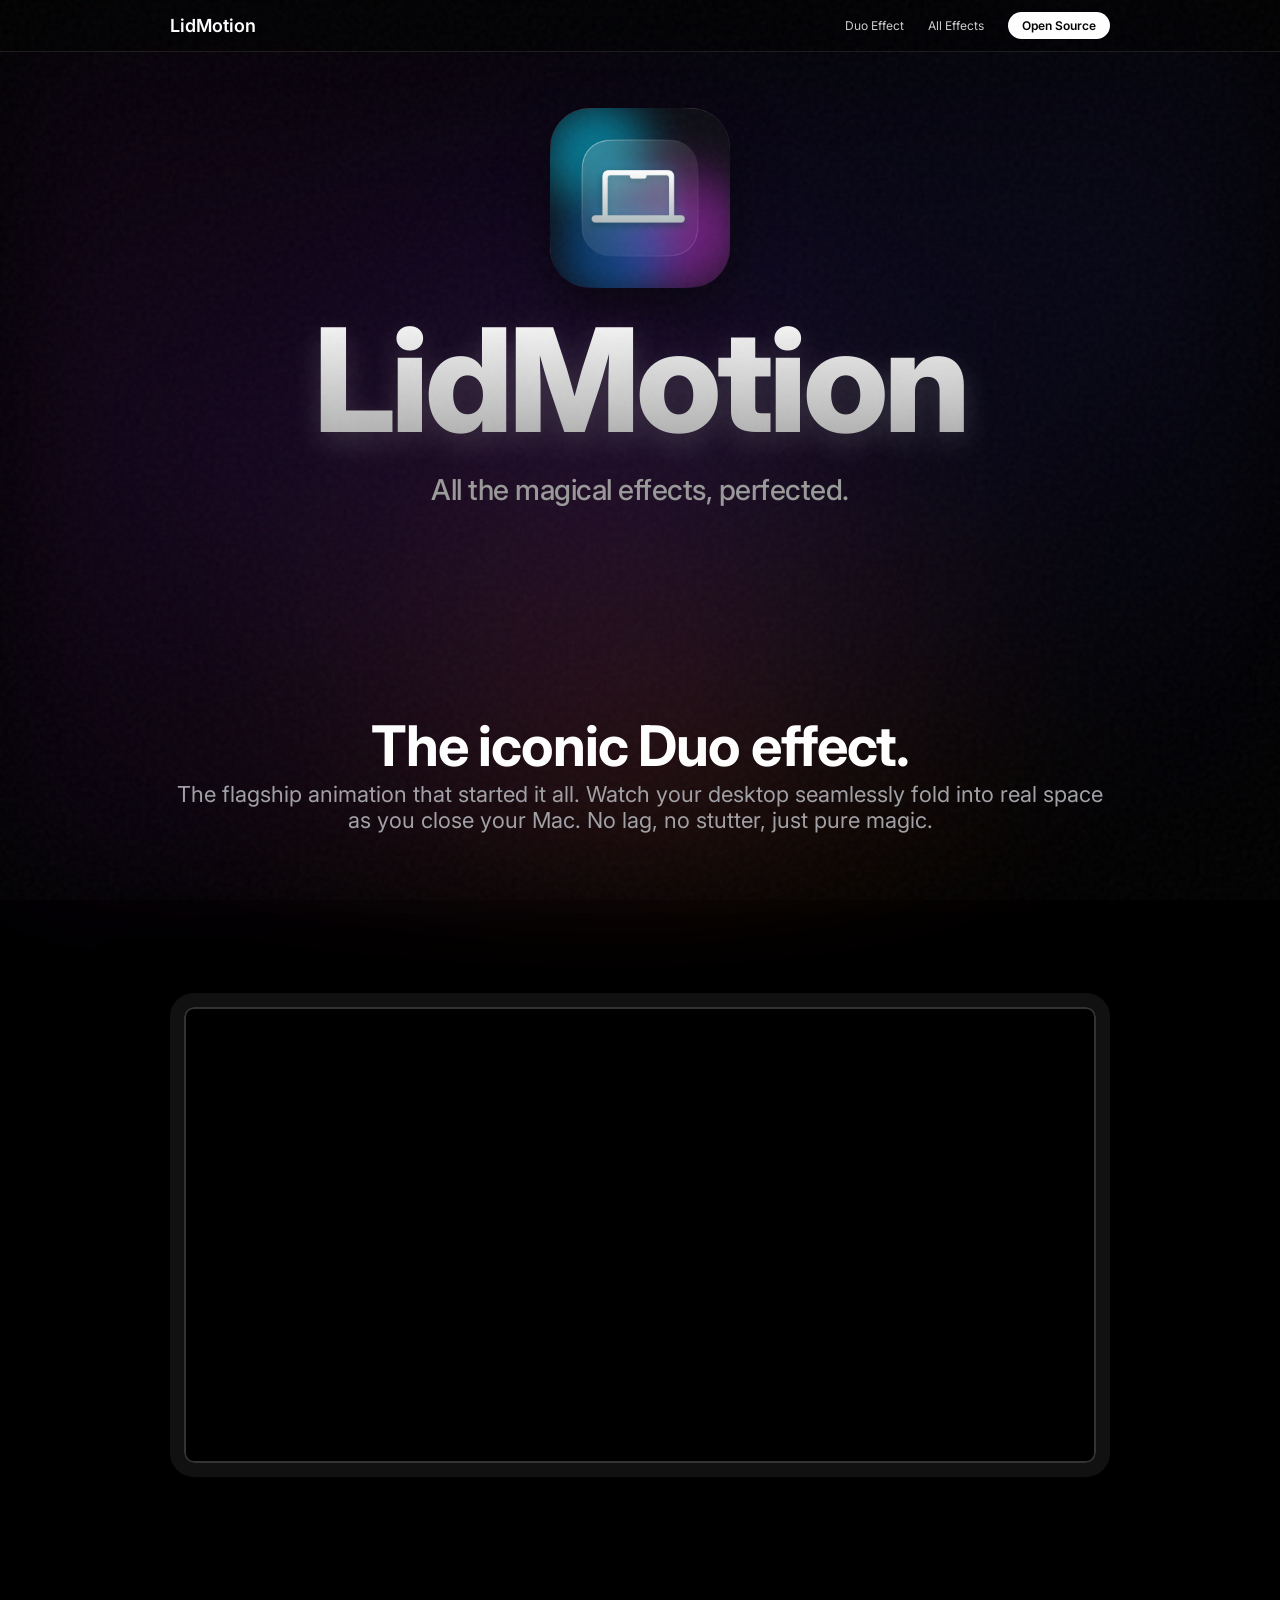
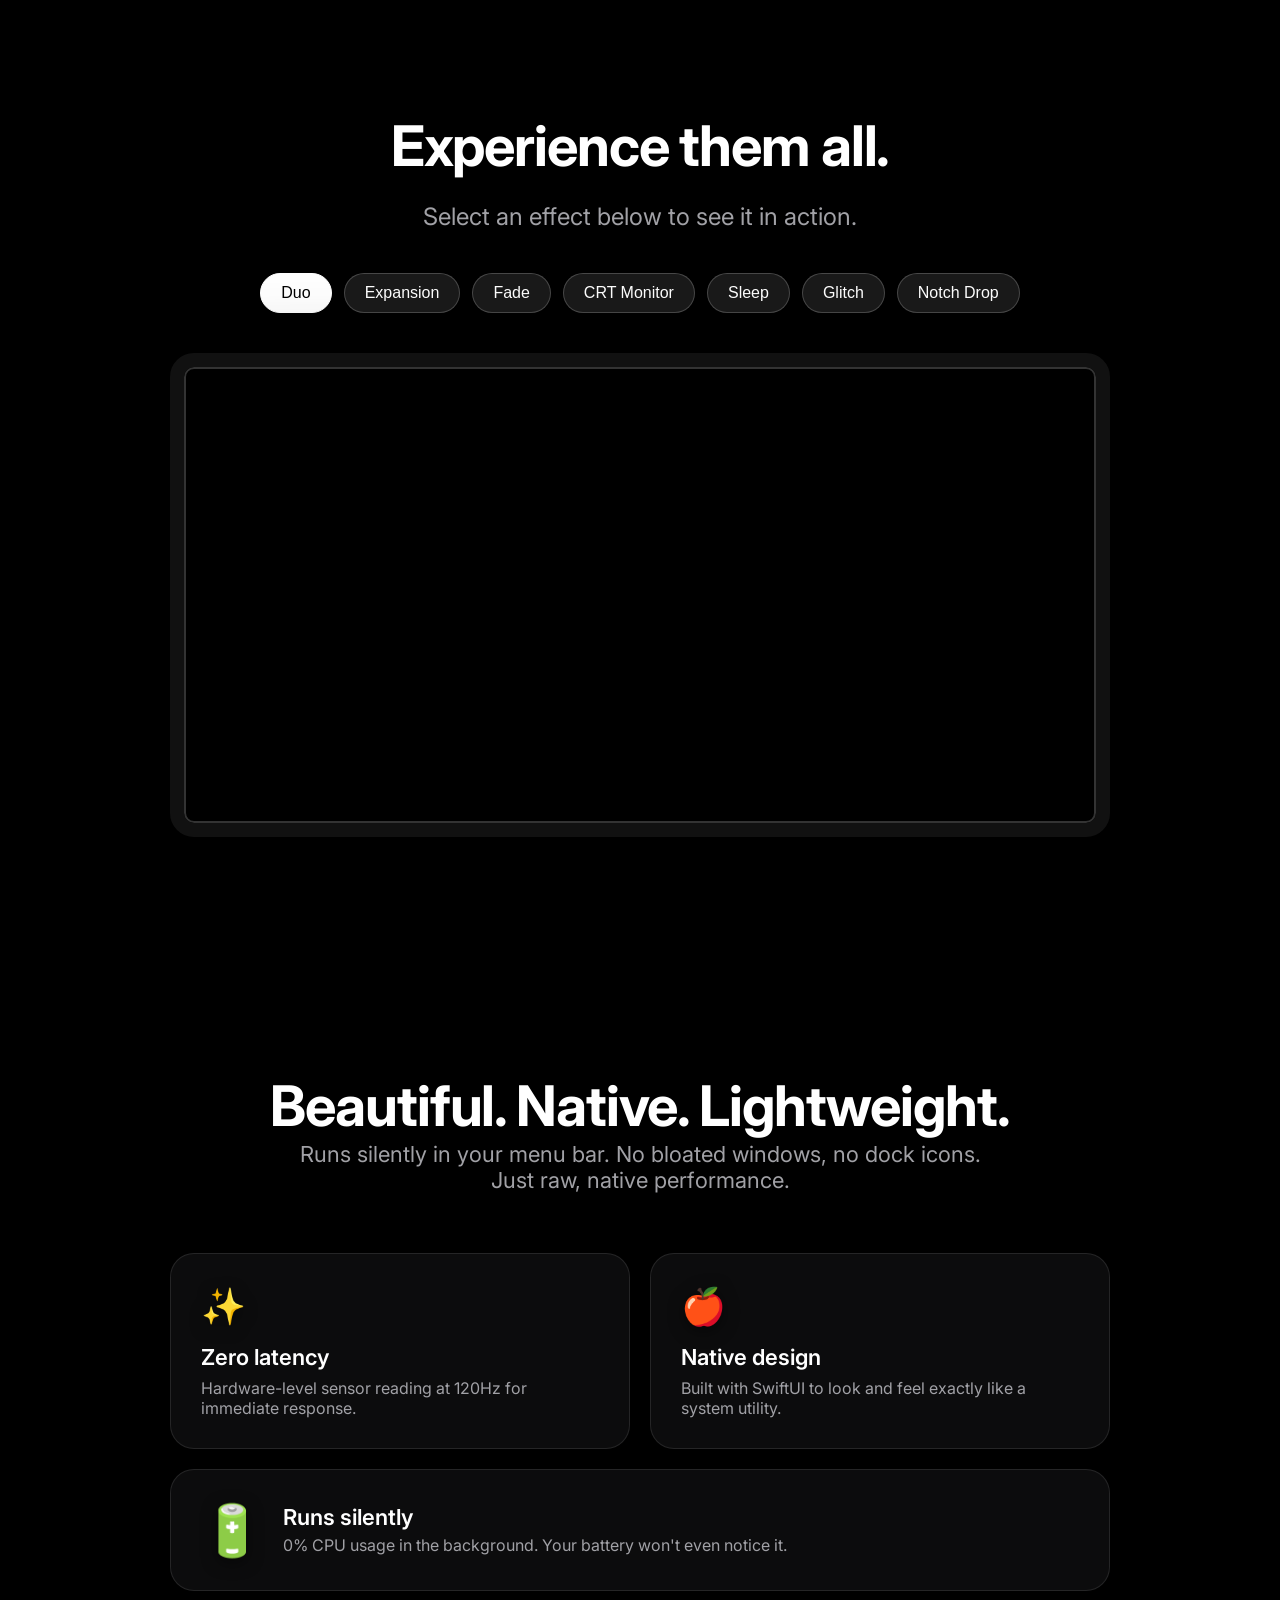
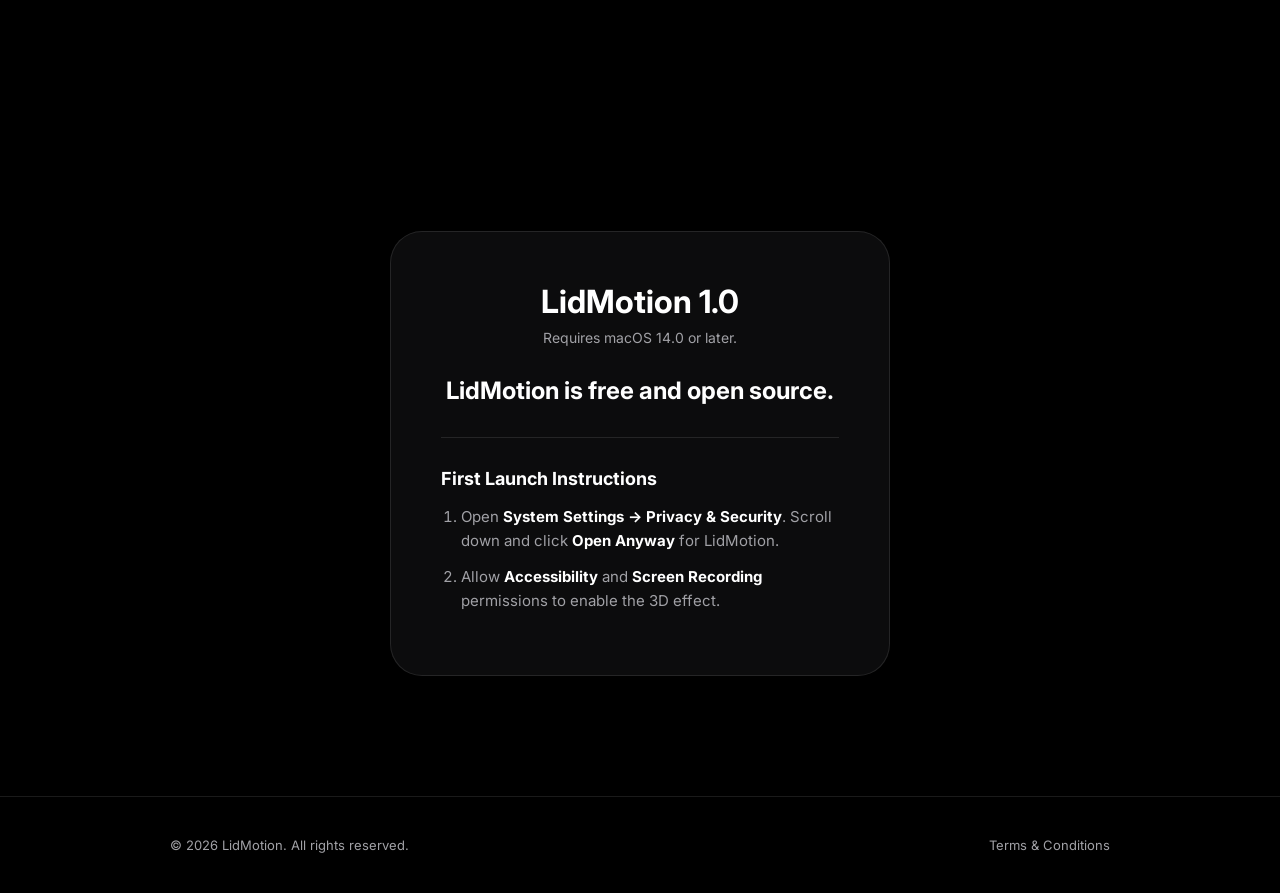
==== Website/index.html @ 9d360ab9 "Initial open source release" ====
<!DOCTYPE html>
<html lang="en">
<head>
    <meta charset="UTF-8">
    <meta name="viewport" content="width=device-width, initial-scale=1.0">
    <title>LidMotion – MacBook Closing Effects & Duo Effect</title>
    <meta name="description" content="LidMotion brings beautiful closing effects to your MacBook, including the iconic Duo effect, Expansion, Fade, CRT and more. Native, lightweight and built for macOS.">
    <link rel="preconnect" href="https://fonts.googleapis.com">
    <link rel="preconnect" href="https://fonts.gstatic.com" crossorigin>
    <link href="https://fonts.googleapis.com/css2?family=Inter:wght@400;500;600;700&display=swap" rel="stylesheet">
    <link rel="stylesheet" href="styles.css">
    

    <link rel="canonical" href="https://lidmotion.n4nhcnd8bg.workers.dev/">
    <meta property="og:title" content="LidMotion – MacBook Closing Effects & Duo Effect">
    <meta property="og:description" content="LidMotion brings beautiful closing effects to your MacBook, including the iconic Duo effect, Expansion, Fade, CRT and more. Native, lightweight and built for macOS.">
    <meta property="og:type" content="website">
    <meta property="og:url" content="https://lidmotion.n4nhcnd8bg.workers.dev/">
    <script type="application/ld+json">
    {
      "@context": "https://schema.org/",
      "@type": "Product",
      "name": "LidMotion",
      "image": "https://lidmotion.n4nhcnd8bg.workers.dev/AppIcon.png",
      "description": "LidMotion brings beautiful closing effects to your MacBook, including the iconic Duo effect, Expansion, Fade, CRT and more. Native, lightweight and built for macOS.",
      "brand": {
        "@type": "Brand",
        "name": "LidMotion"
      },
      "url": "https://lidmotion.n4nhcnd8bg.workers.dev/"
    }
    </script>

    <link rel="icon" type="image/png" href="favicon.png">
    <meta property="og:site_name" content="LidMotion">
    <script type="application/ld+json">
    {
      "@context": "https://schema.org",
      "@type": "WebSite",
      "name": "LidMotion",
      "url": "https://lidmotion.n4nhcnd8bg.workers.dev/"
    }
    </script>
</head>
<body>
    <div class="mesh-gradient-center"></div>

    <nav class="nav-bar">
        <div class="nav-content">
            <a href="#" class="logo">LidMotion</a>
            <div class="nav-links">
                <a href="#duo">Duo Effect</a>
                <a href="#effects">All Effects</a>
                <a href="#pricing" class="btn-buy">Open Source</a>
            </div>
        </div>
    </nav>

    <main>
        
        <!-- Hero Section -->
        
    <header class="hero-header">
        <img src="AppIcon.png" alt="LidMotion Icon" class="hero-icon">
        <h1 class="hero-title">LidMotion</h1>
        <p class="hero-subtitle">All the magical effects, perfected.</p>
    </header>

    <!-- ARCHIVED 3D MAC ANIMATION
    <section class="hero-scroll-container" id="hero-scroll-container">
            <div class="hero-sticky-content">
                <img src="AppIcon.png" alt="LidMotion Icon" class="hero-icon">
                <h1 class="hero-title">LidMotion</h1>
                <p class="hero-subtitle">All the magical effects, perfected.</p>
                
                <div class="mac-3d-wrapper">
                    <div class="mac-3d" id="mac-3d">
                        <div class="mac-lid" id="mac-lid">
                            <div class="mac-screen">
                                <div class="mac-notch"></div>
                                
                                
                                
                                <div class="mac-ui">
                                    <div class="mac-wallpaper"></div>
                                    
                                    <div class="mac-dock">
                                    </div>

                                </div>

                                </div>


                                <div class="screen-dimmer" id="screen-dimmer"></div>
                            </div>
                        </div>
                        <div class="mac-base">
                            <div class="mac-base-layer" style="transform: translateZ(-1px)"></div>
                            <div class="mac-base-layer" style="transform: translateZ(-2px)"></div>
                            <div class="mac-base-layer" style="transform: translateZ(-3px)"></div>
                            <div class="mac-base-layer" style="transform: translateZ(-4px)"></div>
                            <div class="mac-base-layer" style="transform: translateZ(-5px)"></div>
                            <div class="mac-base-layer" style="transform: translateZ(-6px)"></div>
                            <div class="mac-base-layer" style="transform: translateZ(-7px)"></div>
                            <div class="mac-base-layer" style="transform: translateZ(-8px)"></div>
                            <div class="mac-base-layer" style="transform: translateZ(-9px)"></div>
                            <div class="mac-base-layer bottom-layer" style="transform: translateZ(-10px)"></div>
                            <div class="mac-base-layer top-layer" style="transform: translateZ(0)">
                                <div class="mac-keyboard"></div>
                                <div class="mac-trackpad"></div>
                            </div>
                        </div>
                    </div>
                </div>
                </div>
            </div>
        </section>
    -->

    <!-- Dedicated Duo Section -->
        <section id="duo" class="duo-section">
            <div class="content-wrapper flex-center">
                <h2 class="section-title fade-up">The iconic Duo effect.</h2>
                <div class="ui-media fade-up" style="margin-bottom: 60px;">
                    <p class="ui-text">The flagship animation that started it all. Watch your desktop seamlessly fold into real space as you close your Mac. No lag, no stutter, just pure magic.</p>
                </div>
                
                
                <div class="video-presentation fade-up" style="margin-top: 40px;">
                    <video src="https://pub-20faaccbb97540da9fa31b25764ba036.r2.dev/video%20prova/IMG_1843.mov" autoplay loop muted playsinline></video>
                </div>

            </div>
        </section>

        <!-- Effects Showcase Section -->
        <section id="effects" class="interactive-showcase">
            <div class="content-wrapper">
                <h2 class="section-title fade-up">Experience them all.</h2>
                <p class="section-text fade-up" style="margin-bottom: 40px;">Select an effect below to see it in action.</p>
                
                <div class="interactive-container fade-up">
                    <div class="effect-selector">
                        <button class="effect-btn active" data-video="https://pub-20faaccbb97540da9fa31b25764ba036.r2.dev/video%20prova/IMG_1843.mov">Duo</button>
                        <button class="effect-btn" data-video="https://pub-20faaccbb97540da9fa31b25764ba036.r2.dev/video%20prova/IMG_1844.mov">Expansion</button>
                        <button class="effect-btn" data-video="https://pub-20faaccbb97540da9fa31b25764ba036.r2.dev/video%20prova/IMG_1845.mov">Fade</button>
                        <button class="effect-btn" data-video="https://pub-20faaccbb97540da9fa31b25764ba036.r2.dev/video%20prova/IMG_1846.mov">CRT Monitor</button>
                        <button class="effect-btn" data-video="https://pub-20faaccbb97540da9fa31b25764ba036.r2.dev/video%20prova/IMG_1847.mov">Sleep</button>
                        <button class="effect-btn" data-video="https://pub-20faaccbb97540da9fa31b25764ba036.r2.dev/video%20prova/IMG_1848.mov">Glitch</button>
                        <button class="effect-btn" data-video="https://pub-20faaccbb97540da9fa31b25764ba036.r2.dev/video%20prova/IMG_1849.mov">Notch Drop</button>
                    </div>
                    
                    
                    <div class="video-presentation showcase-mockup">
                        <video id="showcase-video" src="https://pub-20faaccbb97540da9fa31b25764ba036.r2.dev/video%20prova/IMG_1843.mov" autoplay loop muted playsinline></video>
                    </div>

                </div>
            </div>
        </section>

        <!-- App UI Section -->
        <section id="features" class="ui-section">
            <div class="content-wrapper flex-center">
                <h2 class="section-title fade-up">Beautiful. Native. Lightweight.</h2>
                
                <div class="ui-media fade-up">
                    <p class="ui-text">Runs silently in your menu bar. No bloated windows, no dock icons.<br>Just raw, native performance.</p>
                </div>
                
                <div class="bento-grid fade-up">
                    <div class="bento-card">
                        <div class="feature-icon">✨</div>
                        <h3>Zero latency</h3>
                        <p>Hardware-level sensor reading at 120Hz for immediate response.</p>
                    </div>
                    <div class="bento-card">
                        <div class="feature-icon">🍎</div>
                        <h3>Native design</h3>
                        <p>Built with SwiftUI to look and feel exactly like a system utility.</p>
                    </div>
                    <div class="bento-card" style="grid-column: 1 / -1; display: flex; align-items: center; gap: 20px;">
                        <div class="feature-icon" style="margin: 0; font-size: 50px;">🔋</div>
                        <div>
                            <h3 style="margin: 0 0 5px 0;">Runs silently</h3>
                            <p style="margin: 0;">0% CPU usage in the background. Your battery won't even notice it.</p>
                        </div>
                    </div>
                </div>
            </div>
        </section>

        <!-- Pricing & Installation -->
        <section id="pricing" class="pricing-section">
            <div class="content-wrapper">
                <div class="pricing-card fade-up">
                    <h2 class="price-title">LidMotion 1.0</h2>
                    <p class="compatibility">Requires macOS 14.0 or later.</p>
                    <div class="price" style="font-size: 1.5rem; margin-bottom: 2rem;">LidMotion is free and open source.</div>
                    
                    <div class="install-instructions">
                        <h4>First Launch Instructions</h4>
                        <ol>
                            <li>Open <strong>System Settings → Privacy & Security</strong>. Scroll down and click <strong>Open Anyway</strong> for LidMotion.</li>
                            <li>Allow <strong>Accessibility</strong> and <strong>Screen Recording</strong> permissions to enable the 3D effect.</li>
                        </ol>
                    </div>
                </div>
            </div>
        </section>
    </main>

    <footer class="footer">
        <div class="content-wrapper footer-wrapper" style="display: flex; justify-content: space-between; align-items: center; flex-wrap: wrap; gap: 10px;">
            <p class="copyright" style="margin: 0;">&copy; 2026 LidMotion. All rights reserved.</p>
            <div class="footer-links">
                <a href="terms.html" style="color: var(--text-secondary); text-decoration: none; font-size: 13px;">Terms & Conditions</a>
            </div>
        </div>
    </footer>

    <script>
        // Prevent horizontal scroll bouncing on iOS
        document.body.addEventListener('touchmove', function(e) { 
            // passive listener
        }, { passive: true });

        const observer = new IntersectionObserver((entries) => {
            entries.forEach(entry => {
                if (entry.isIntersecting) {
                    entry.target.style.animationPlayState = 'running';
                    observer.unobserve(entry.target);
                }
            });
        }, { threshold: 0.1, rootMargin: "0px 0px -50px 0px" });

        document.querySelectorAll('.fade-up').forEach((el) => {
            el.style.animationPlayState = 'paused';
            observer.observe(el);
        });

        // Interactive Showcase Logic
        const buttons = document.querySelectorAll('.effect-btn');
        const showcaseVideo = document.getElementById('showcase-video');

        buttons.forEach(btn => {
            btn.addEventListener('click', () => {
                buttons.forEach(b => b.classList.remove('active'));
                btn.classList.add('active');
                const newSrc = btn.getAttribute('data-video');
                showcaseVideo.src = newSrc;
                showcaseVideo.play();
            });
        });

        // CSS 3D Mac Scrubbing Logic
        const heroContainer = document.getElementById('hero-scroll-container');

        const macLid = document.getElementById('mac-lid');
        const screenDimmer = document.getElementById('screen-dimmer');
        const stickyContent = document.querySelector('.hero-sticky-content');
        
        let isScrolling = false;
        
        
        function resizeMac() {
            const wrapper = document.querySelector('.mac-3d-wrapper');
            if (!wrapper) return;
            if (!wrapper) return;
            const availableWidth = window.innerWidth * 0.9;
            const availableHeight = window.innerHeight - 300;
            let scaleX = availableWidth / 1000;
            let MathScale = Math.min(scaleX, availableHeight / 800, 1.2);
            wrapper.style.transform = `scale(${MathScale})`;
        }
        window.addEventListener('resize', resizeMac);
        window.addEventListener('DOMContentLoaded', resizeMac);

        function updateMacAnimation() {
            if (!heroContainer) return;
            resizeMac(); // Ensure scale is correct

            const rect = heroContainer.getBoundingClientRect();
            const scrollRange = rect.height - window.innerHeight;
            
            let scrollProgress = 0;
            if (rect.top < 0) {
                scrollProgress = Math.min(1, -rect.top / scrollRange);
            }
            
            // DELAY THE CLOSING ANIMATION:
            // 0.0 to 0.15 -> Do nothing, let user scroll the Mac fully into view
            // 0.15 to 0.75 -> Close the Mac
            let animProgress = 0;
            // From 10% to 45% of the scroll range: Close the Mac.
            // From 45% to 100%: It stays perfectly closed on screen!
            if (scrollProgress > 0.05) {
                // Stretch the closing animation across the ENTIRE scroll range so it never looks "stuck"
                animProgress = Math.min(1, (scrollProgress - 0.05) / 0.95);
            }
            // Overclose slightly to -92 to ensure perfect intersection visual
            const angle = animProgress * -92; // -92 degrees is perfectly closed over the keyboard
            macLid.style.transform = `rotateX(${angle}deg)`;
            
            // Dim screen as it closes
            const dimOpacity = Math.min(1, animProgress * 1.5);
            screenDimmer.style.opacity = dimOpacity;

            // Fade out the entire hero block at the very end
            
            
            
            
            isScrolling = false;
        }

        window.addEventListener('scroll', () => {
            if (!isScrolling) {
                isScrolling = true;
                requestAnimationFrame(updateMacAnimation);
            }
        });
        
        // Initial setup
        updateMacAnimation();
    </script>
</body>
</html>
---- Website/styles.css ----
html { overflow-x: hidden; }
:root {
    --card-bg: rgba(20, 20, 22, 0.6);
    --card-bg-hover: rgba(30, 30, 35, 0.8);
    --text-primary: #ffffff;
    --text-secondary: #a1a1a6;
    --primary: #ffffff;
    --primary-hover: #f0f0f0;
    --font-family: "SF Pro Display", "SF Pro Text", "Inter", -apple-system, BlinkMacSystemFont, "Segoe UI", Roboto, Helvetica, Arial, sans-serif;
    --border-dark: rgba(255, 255, 255, 0.1);
}

* {
    margin: 0;
    padding: 0;
    box-sizing: border-box;
}

body {
    overflow-x: hidden;
    width: 100%;
    font-family: var(--font-family);
    background: #000000;
    color: var(--text-primary);
    overflow-x: hidden;
    position: relative;
}

/* Organic Noise Overlay to prevent banding */
body::before {
    content: "";
    position: fixed;
    top: 0; left: 0; width: 100vw; height: 100vh;
    background-image: url("data:image/svg+xml,%3Csvg viewBox='0 0 200 200' xmlns='http://www.w3.org/2000/svg'%3E%3Cfilter id='noiseFilter'%3E%3CfeTurbulence type='fractalNoise' baseFrequency='0.85' numOctaves='3' stitchTiles='stitch'/%3E%3C/filter%3E%3Crect width='100%25' height='100%25' filter='url(%23noiseFilter)'/%3E%3C/svg%3E");
    opacity: 0.04;
    pointer-events: none;
    z-index: 9999;
}

/* Center Mesh Gradient */

.mesh-gradient-center {
    position: fixed;
    top: 0;
    left: 0;
    width: 100vw;
    height: 100vh;
    z-index: 1; /* behind everything */
    background: 
        radial-gradient(circle at 15% 50%, rgba(62, 18, 86, 0.4) 0%, transparent 60%),
        radial-gradient(circle at 85% 30%, rgba(16, 15, 46, 0.6) 0%, transparent 50%),
        radial-gradient(circle at 50% 80%, rgba(255, 106, 0, 0.15) 0%, transparent 50%),
        radial-gradient(circle at 50% 50%, rgba(40, 20, 100, 0.5) 0%, transparent 60%);
    background-color: #000;
    filter: blur(60px);
    opacity: 0.8;
    animation: meshBreath 15s infinite alternate ease-in-out;
    pointer-events: none;
}
@keyframes meshBreath {
    0% { transform: scale(1) translate(0, 0); }
    100% { transform: scale(1.1) translate(-2%, 2%); }
}


.content-wrapper {
    max-width: 980px;
    margin: 0 auto;
    padding: 0 20px;
    text-align: center;
}

.flex-center {
    display: flex;
    flex-direction: column;
    align-items: center;
}

/* Typography */
.section-title {
    font-size: 56px;
    line-height: 1.07;
    font-weight: 700;
    letter-spacing: -0.02em;
    margin-bottom: 24px;
}

.section-text {
    font-size: 24px;
    line-height: 1.33;
    color: var(--text-secondary);
    max-width: 700px;
    margin: 0 auto;
}

/* Entrance Animation (@keyframes as requested) */
.fade-up {
    opacity: 0;
    transform: translateY(30px);
    animation: fadeUpAnim 1s cubic-bezier(0.2, 0.8, 0.2, 1) forwards;
    position: relative;
    z-index: 2; /* above mesh gradient */
}

/* Hero delays */
.hero-icon.fade-up { animation-delay: 0.2s; }
.hero-title.fade-up { animation-delay: 0.4s; }
.hero-subtitle.fade-up { animation-delay: 0.6s; }
.hero-content > .fade-up:last-child { animation-delay: 0.8s; }

@keyframes fadeUpAnim {
    0% {
        opacity: 0;
        transform: translateY(30px);
    }
    100% {
        opacity: 1;
        transform: translateY(0);
    }
}

/* Glassmorphism Nav */
.nav-bar {
    position: fixed; /* Floating header */
    top: 0;
    width: 100%;
    height: 52px;
    background: rgba(0, 0, 0, 0.5);
    backdrop-filter: blur(20px);
    -webkit-backdrop-filter: blur(20px);
    z-index: 9998;
    border-bottom: 1px solid var(--border-dark);
}
.nav-content {
    max-width: 980px;
    margin: 0 auto;
    height: 100%;
    padding: 0 20px;
    display: flex;
    justify-content: space-between;
    align-items: center;
}
.logo {
    font-weight: 600;
    font-size: 18px;
    color: #fff;
    text-decoration: none;
}
.nav-links {
    display: flex;
    align-items: center;
    gap: 24px;
    font-size: 12px;
}
.nav-links a {
    color: #fff;
    text-decoration: none;
    opacity: 0.8;
    transition: opacity 0.2s;
}
.nav-links a:hover {
    opacity: 1;
}

/* Premium Buy Button (Nav) */
.btn-buy {
    background: var(--primary);
    color: #000 !important;
    padding: 6px 14px;
    border-radius: 999px;
    font-weight: 600;
    opacity: 1 !important;
    transition: transform 0.2s, box-shadow 0.2s;
}
.btn-buy:hover {
    transform: scale(1.05);
    box-shadow: 0 0 15px rgba(255, 255, 255, 0.3);
}

/* HERO SECTION */









































.hero-subtitle {
    font-size: 1.8rem;
    color: #999;
    margin-top: 10px;
    font-weight: 500;
    letter-spacing: -0.5px;
}


/* Sections Base */
section:not(.hero-section) {
    padding: 120px 0;
    position: relative;
    z-index: 2;
}

/* UI Section */
.ui-text {
    font-size: 22px;
    color: var(--text-secondary);
    margin-top: -20px;
    margin-bottom: 60px;
}

/* Bento & Effects Grids */
.bento-grid {
    display: grid;
    grid-template-columns: repeat(2, 1fr);
    gap: 20px;
    text-align: left;
}
.bento-card {
    background: var(--card-bg);
    border: 1px solid var(--border-dark);
    border-radius: 24px;
    padding: 30px;
    backdrop-filter: blur(20px);
    -webkit-backdrop-filter: blur(20px);
}
.feature-icon, .effect-icon {
    font-size: 36px;
    margin-bottom: 16px;
    filter: drop-shadow(0 4px 8px rgba(0,0,0,0.5));
}
.bento-card h3, .effect-card h3 {
    font-size: 22px;
    font-weight: 600;
    margin-bottom: 8px;
}
.bento-card p, .effect-card p {
    font-size: 16px;
    color: var(--text-secondary);
}

.effects-grid {
    display: grid;
    grid-template-columns: repeat(3, 1fr);
    gap: 20px;
}
.effect-card {
    background: var(--card-bg);
    border: 1px solid var(--border-dark);
    padding: 30px;
    border-radius: 24px;
    text-align: left;
    backdrop-filter: blur(20px);
    -webkit-backdrop-filter: blur(20px);
}
.highlight-card {
    background: rgba(255, 255, 255, 0.1);
    border-color: rgba(255,255,255,0.3);
}

/* Pricing & Instructions */
.pricing-card {
    max-width: 500px;
    margin: 0 auto;
    padding: 50px;
    background: var(--card-bg);
    border: 1px solid var(--border-dark);
    border-radius: 32px;
    backdrop-filter: blur(20px);
    -webkit-backdrop-filter: blur(20px);
}
.price-title {
    font-size: 32px;
    font-weight: 700;
    margin-bottom: 8px;
}
.compatibility {
    font-size: 14px;
    color: var(--text-secondary);
    margin-bottom: 30px;
}
.price {
    font-size: 64px;
    font-weight: 700;
    margin-bottom: 30px;
}

/* Premium Buy Button (Large) */
.btn-buy-large {
    background: var(--primary);
    color: #000;
    border: none;
    width: 100%;
    padding: 18px;
    font-size: 18px;
    font-weight: 600;
    border-radius: 999px; /* Perfectly round corners */
    cursor: pointer;
    transition: transform 0.2s, box-shadow 0.2s;
    margin-bottom: 40px;
}
.btn-buy-large:hover {
    transform: scale(1.05);
    box-shadow: 0 0 20px rgba(255, 255, 255, 0.3);
}

.install-instructions {
    text-align: left;
    border-top: 1px solid var(--border-dark);
    padding-top: 30px;
}
.install-instructions h4 {
    font-size: 18px;
    margin-bottom: 16px;
}
.install-instructions ol {
    padding-left: 20px;
    color: var(--text-secondary);
    font-size: 15px;
    line-height: 1.6;
}
.install-instructions li {
    margin-bottom: 12px;
}
.install-instructions strong {
    color: var(--text-primary);
}

.footer {
    padding: 40px 0;
    border-top: 1px solid var(--border-dark);
    color: var(--text-secondary);
    font-size: 13px;
    position: relative;
    z-index: 2;
}

@media (max-width: 768px) {
    
    .hero-subtitle { font-size: 1.5rem; }
    .bento-grid, .effects-grid { grid-template-columns: 1fr; }
    .effect-card[style] { grid-column: 1 / -1 !important; }
}

/* Interactive Showcase */
.interactive-showcase {
    padding: 120px 0;
    position: relative;
    z-index: 2;
}
.interactive-container {
    display: flex;
    flex-direction: column;
    align-items: center;
    gap: 40px;
}
.effect-selector {
    display: flex;
    flex-wrap: wrap;
    justify-content: center;
    gap: 12px;
}
.effect-btn {
    background: rgba(255, 255, 255, 0.1);
    border: 1px solid rgba(255, 255, 255, 0.2);
    color: var(--text-primary);
    padding: 10px 20px;
    border-radius: 999px;
    font-size: 16px;
    font-weight: 500;
    cursor: pointer;
    transition: all 0.2s;
    backdrop-filter: blur(10px);
    -webkit-backdrop-filter: blur(10px);
}
.effect-btn:hover {
    background: rgba(255, 255, 255, 0.2);
    transform: translateY(-2px);
}
.effect-btn.active {
    background: var(--text-primary);
    color: #000;
    border-color: var(--text-primary);
}
.showcase-mockup {
    margin-top: 20px;
}


/* Clean MacBook Mockup with Video */


/* Interactive Showcase */
.interactive-showcase {
    padding: 120px 0;
    position: relative;
    z-index: 2;
}
.interactive-container {
    display: flex;
    flex-direction: column;
    align-items: center;
    gap: 40px;
}
.effect-selector {
    display: flex;
    flex-wrap: wrap;
    justify-content: center;
    gap: 12px;
}
.effect-btn {
    background: rgba(255, 255, 255, 0.1);
    border: 1px solid rgba(255, 255, 255, 0.2);
    color: var(--text-primary);
    padding: 10px 20px;
    border-radius: 999px;
    font-size: 16px;
    font-weight: 500;
    cursor: pointer;
    transition: all 0.2s;
    backdrop-filter: blur(10px);
    -webkit-backdrop-filter: blur(10px);
}
.effect-btn:hover {
    background: rgba(255, 255, 255, 0.2);
    transform: translateY(-2px);
}
.effect-btn.active {
    background: var(--text-primary);
    color: #000;
    border-color: var(--text-primary);
}
.showcase-mockup {
    margin-top: 20px;
}

    font-size: 14px;
    color: #aaa;
    margin-top: 4px;
}
.mba-notch::after {
    content: '';
    position: absolute;
    top: 50%;
    left: 50%;
    transform: translate(-50%, -50%);
    width: 8px;
    height: 8px;
    border-radius: 50%;
    background: #111;
    box-shadow: inset 0 0 2px rgba(255,255,255,0.2);
}

main, nav {
    position: relative;
    z-index: 2;
}

@media (max-width: 768px) {
    
    
    
    
}

/* Video Presentation (Replaces Fake CSS Mockups) */

.video-presentation {
    width: 100%;
    max-width: 1000px;
    margin: 0 auto;
    border-radius: 24px;
    border: 14px solid #111; /* The iPad-style thick border you liked */
    overflow: hidden;
    background: #000;
    box-shadow: 0 40px 100px rgba(0,0,0,0.8), inset 0 0 0 2px #333;
    position: relative;
    z-index: 10;
}

.video-presentation video {
    width: 100%;
    height: auto;
    display: block;
}

/* Ensure text is centered properly on all devices */
.hero-subtitle, .section-text, .hero-title, .ui-text {
    text-align: center;
}


@media (max-height: 900px) {
    .video-presentation
    
}
@media (max-height: 750px) {
    .video-presentation
    
    
}

/* CSS 3D Scroll Hero */
.hero-scroll-container {
    height: 250vh; /* Plenty of time to admire the closed Mac */
    position: relative;
    z-index: 10;
}



.hero-sticky-content {
    position: sticky;
    top: 0;
    height: 100vh;
    display: flex;
    flex-direction: column;
    align-items: center;
    justify-content: flex-start; /* Push everything to the top */
    padding: 0; /* Remove padding to push to absolute top */
    padding-top: 10vh; /* Dynamic spacing from top */
    box-sizing: border-box;
    width: 100%;
    perspective: 1500px;
}









.mac-3d-wrapper {
    margin: 5vh auto 0 auto;
    width: 1000px;
    height: 625px;
    perspective: 3000px;
    position: relative;
    transform-origin: top center;
    /* Scale is applied via JS */
}









.mac-3d {
    position: absolute;
    width: 1000px;
    height: 625px;
    transform-style: preserve-3d;
    transform: rotateX(15deg);
}





.mac-lid {
    position: absolute;
    width: 1000px;
    height: 625px;
    top: 0; left: 0;
    transform-origin: bottom center;
    transform-style: preserve-3d;
    z-index: 2;
}



.mac-screen {
    position: absolute;
    top: 10px; left: 10px; right: 10px; bottom: 10px;
    background: linear-gradient(135deg, #100f2e, #3e1256, #FF6A00);
    border-radius: 12px 12px 0 0;
    overflow: hidden;
    display: flex;
    flex-direction: column;
    align-items: center;
    justify-content: center;
    text-align: center;
}

.mac-notch {
    position: absolute;
    top: 0; left: 50%;
    transform: translateX(-50%);
    width: 90px; /* Smaller width */
    height: 14px; /* Smaller height */
    background: #080808;
    border-radius: 0 0 8px 8px;
    z-index: 10;
}


.mac-notch::after {
    content: '';
    position: absolute;
    top: 50%; left: 50%;
    transform: translate(-50%, -50%);
    width: 4px; height: 4px; /* Smaller camera */
    background: #111;
    border-radius: 50%;
    box-shadow: inset 0 0 2px rgba(255,255,255,0.4);
}

.screen-dimmer {
    position: absolute;
    inset: 0;
    background: #000;
    z-index: 20;
    opacity: 0;
    pointer-events: none;
    will-change: opacity;
}






.mac-base {
    position: absolute;
    width: 1000px;
    height: 650px;
    top: 625px; left: 0;
    transform-origin: top center;
    transform: rotateX(90deg);
    transform-style: preserve-3d;
    z-index: 1;
}








.mac-base-layer {
    position: absolute;
    inset: 0;
    background: #111; /* Dark edge color */
    border-radius: 0 0 20px 20px;
    border: 1px solid #222;
    border-top: none;
}
.top-layer {
    background: linear-gradient(to bottom, #1a1a1c, #0a0a0b);
}
.bottom-layer {
    box-shadow: 0 40px 100px rgba(0,0,0,1); /* Shadow cast onto table */
}


.mac-keyboard {
    position: absolute;
    top: 10%; left: 8%; right: 8%; height: 45%;
    background: #000;
    border-radius: 8px;
    box-shadow: inset 0 2px 10px rgba(0,0,0,0.9);
}
/* Let's draw some fake keys so it looks like a real keyboard! */
.mac-keyboard::after {
    content: '';
    position: absolute;
    inset: 4px;
    background-image: 
      linear-gradient(90deg, transparent 95%, #111 95%),
      linear-gradient(0deg, transparent 90%, #111 90%);
    background-size: 6% 16%; /* Grid of keys */
    border-radius: 4px;
    background-color: #1a1a1c;
}




.mac-trackpad {
    position: absolute;
    bottom: 5%; left: 35%; right: 35%; height: 35%;
    background: #111;
    border: 1px solid #222;
    border-radius: 8px;
}



@media (max-height: 900px) {
    .mac-3d-wrapper { max-width: 600px; }
}
@media (max-width: 768px) {
    .mac-3d-wrapper { margin-top: 20px; }
    
}

.mac-ui {
    width: 100%;
    height: 100%;
    position: relative;
    display: flex;
    flex-direction: column;
    align-items: center;
    justify-content: center;
}
.mac-menubar {
    position: absolute;
    top: 0; left: 0; right: 0;
    height: 24px;
    background: rgba(0,0,0,0.2);
    backdrop-filter: blur(10px);
    display: flex;
    justify-content: space-between;
    padding: 0 15px;
    font-size: 12px;
    color: white;
    align-items: center;
    font-weight: 500;
}

@media (max-height: 850px) {
    .mac-3d-wrapper { max-width: 600px; margin-top: 10px; }
    .hero-sticky-content { padding-top: 80px; }
    
    
}
@media (max-height: 700px) {
    .mac-3d-wrapper { max-width: 500px; }
    .hero-sticky-content { padding-top: 60px; }
    
    .hero-subtitle { font-size: 1.2rem; }
}

.mac-wallpaper {
    position: absolute;
    inset: 0;
    background: radial-gradient(circle at 80% 20%, #4a00e0, transparent 50%),
                radial-gradient(circle at 20% 80%, #8e2de2, transparent 50%),
                linear-gradient(135deg, #0f0c29, #302b63, #24243e);
    opacity: 0.9;
}


.mac-dock {
    position: absolute;
    bottom: 8px;
    left: 50%;
    transform: translateX(-50%);
    width: 60px;
    height: 6px;
    border-radius: 3px;
    background: rgba(255, 255, 255, 0.4);
    box-shadow: 0 2px 5px rgba(0,0,0,0.5);
}



.mac-lid {
    transform-style: preserve-3d;
}
.mac-lid-front, 
.mac-lid-back {
    transform: rotateY(180deg) translateZ(1px); /* Physical Z thickness */
    background: linear-gradient(to bottom, #3a3a3c, #1a1a1c);
    border: 1px solid #555;
    box-shadow: inset 0 0 20px rgba(0,0,0,0.5);
    display: flex;
    justify-content: center;
    align-items: center;
}


.mac-lid-front {
    transform: translateZ(1px); /* Physical Z thickness solves Safari glitches */
    border: 2px solid #222;
    background: #000;
    overflow: hidden;
}

.mac-lid-back {
    transform: rotateY(180deg) translateZ(1px);
    background: linear-gradient(to bottom, #3a3a3c, #1a1a1c); /* Aluminum shell */
    border: 1px solid #555;
    box-shadow: inset 0 0 20px rgba(0,0,0,0.5);
    display: flex;
    justify-content: center;
    align-items: center;
}



.mac-apple-logo {
    font-size: 140px;
    color: #f0f0f0;
    transform: scale(-1, 1);
    text-shadow: 0 4px 15px rgba(0,0,0,0.8);
}




.hero-header {
    display: flex;
    flex-direction: column;
    align-items: center;
    justify-content: center;
    padding: 15vh 20px 8vh 20px;
    text-align: center;
}

.hero-title {
    font-size: min(18vw, 9rem); /* Absolutely massive */
    font-weight: 800;
    margin: 20px 0 10px 0;
    line-height: 1;
    letter-spacing: -4px;
    background: linear-gradient(180deg, #ffffff 0%, #a0a0a0 100%);
    -webkit-background-clip: text;
    -webkit-text-fill-color: transparent;
    text-shadow: 0px 10px 30px rgba(255,255,255,0.15);
    text-align: center;
}

.hero-icon {
    width: 180px;
    border-radius: 40px;
    box-shadow: 0 20px 50px rgba(0,0,0,0.5), inset 0 2px 4px rgba(255,255,255,0.3);
    display: block;
    margin: 0 auto;
}

.hero-header {
    display: flex;
    flex-direction: column;
    align-items: center;
    justify-content: center;
    padding: 12vh 20px 10vh 20px;
    text-align: center;
    width: 100%;
}

@media (max-width: 768px) {
    .hero-title { font-size: min(15vw, 5rem); letter-spacing: -2px; }
    .hero-icon { width: 120px; border-radius: 28px; }
    .hero-header { padding: 10vh 20px 8vh 20px; }
}
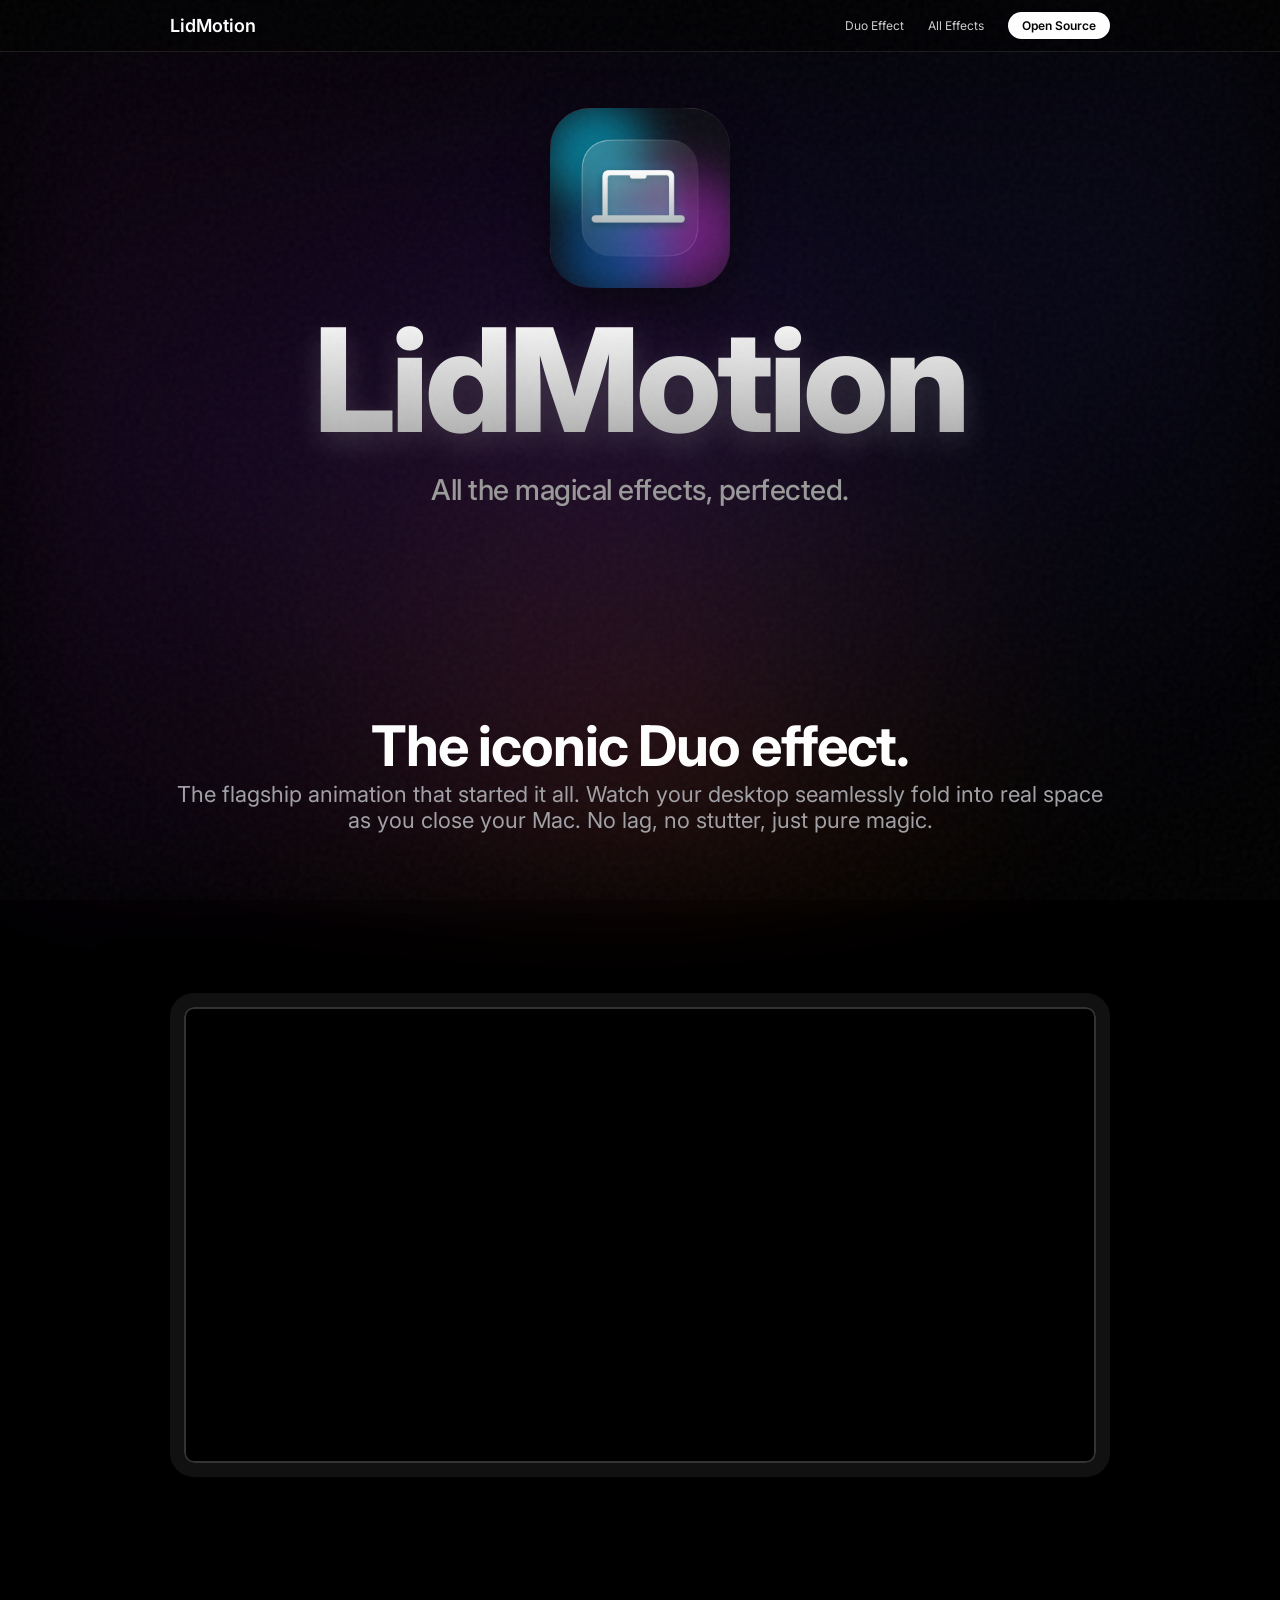
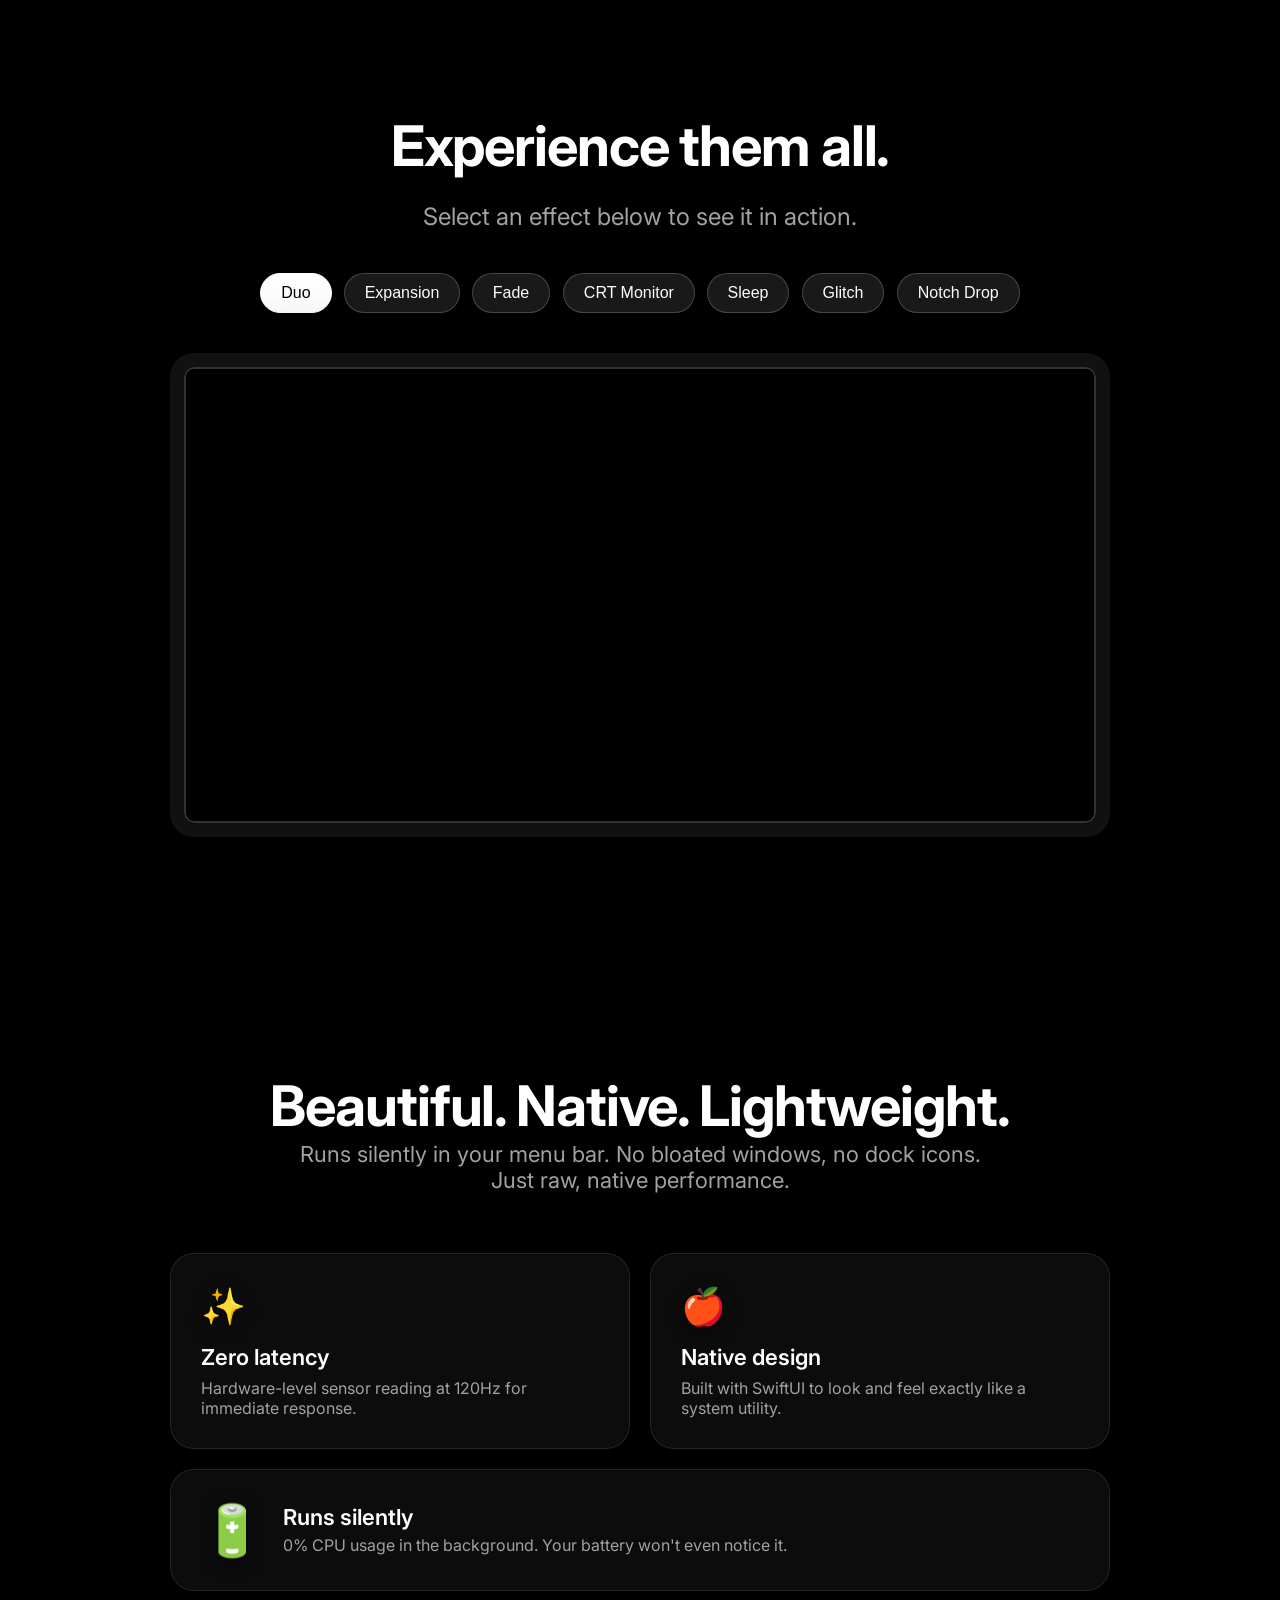
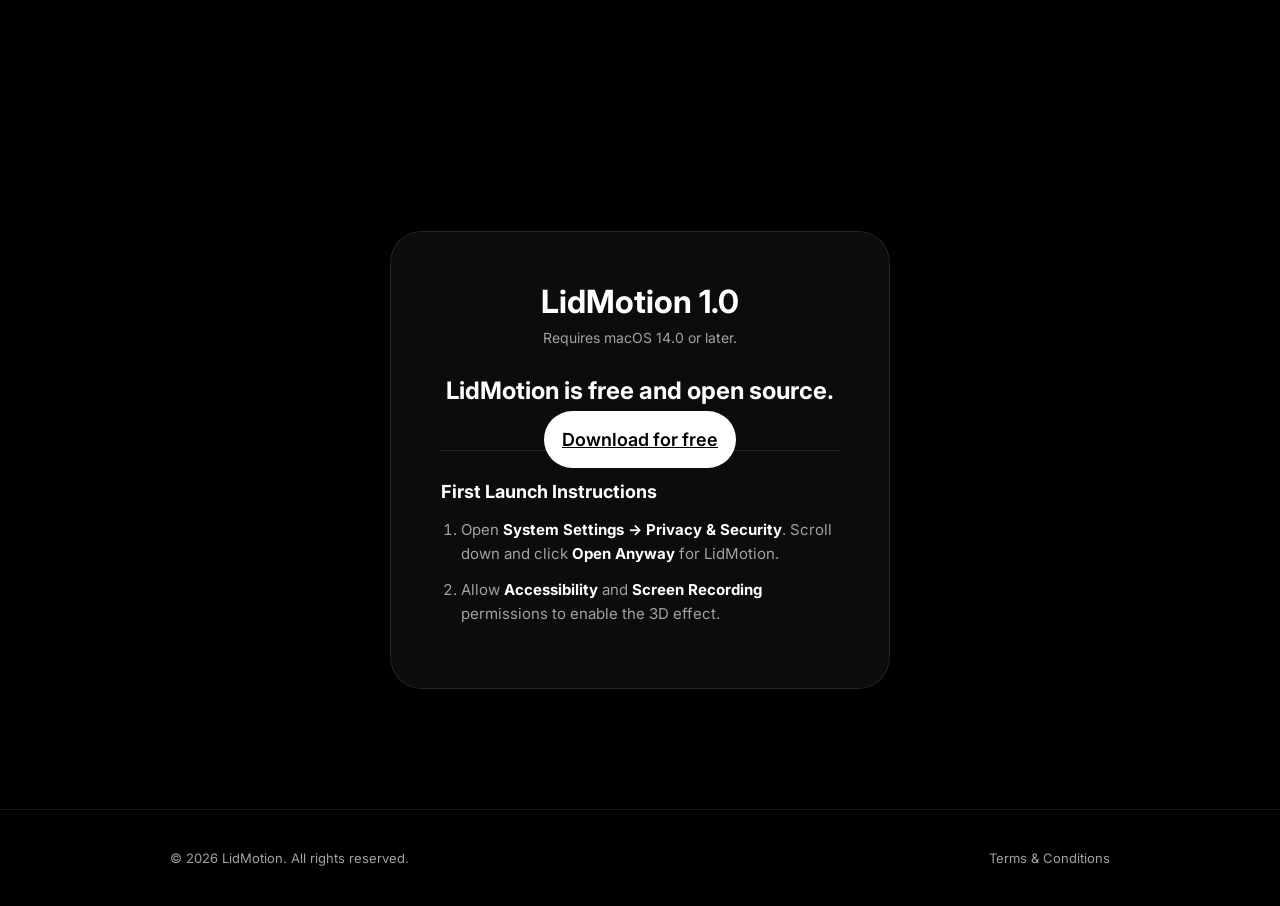
==== commit f8017f97: "Add download button linking to GitHub Release" ====
--- a/Website/index.html
+++ b/Website/index.html
@@ -197,7 +197,8 @@
                 <div class="pricing-card fade-up">
                     <h2 class="price-title">LidMotion 1.0</h2>
                     <p class="compatibility">Requires macOS 14.0 or later.</p>
-                    <div class="price" style="font-size: 1.5rem; margin-bottom: 2rem;">LidMotion is free and open source.</div>
+                    <div class="price" style="font-size: 1.5rem; margin-bottom: 1.5rem;">LidMotion is free and open source.</div>
+                    <a href="https://github.com/tommasogodi06-crypto/LidMotion/releases/tag/v1.0.0" class="btn-buy-large" target="_blank" rel="noopener">Download for free</a>
                     
                     <div class="install-instructions">
                         <h4>First Launch Instructions</h4>
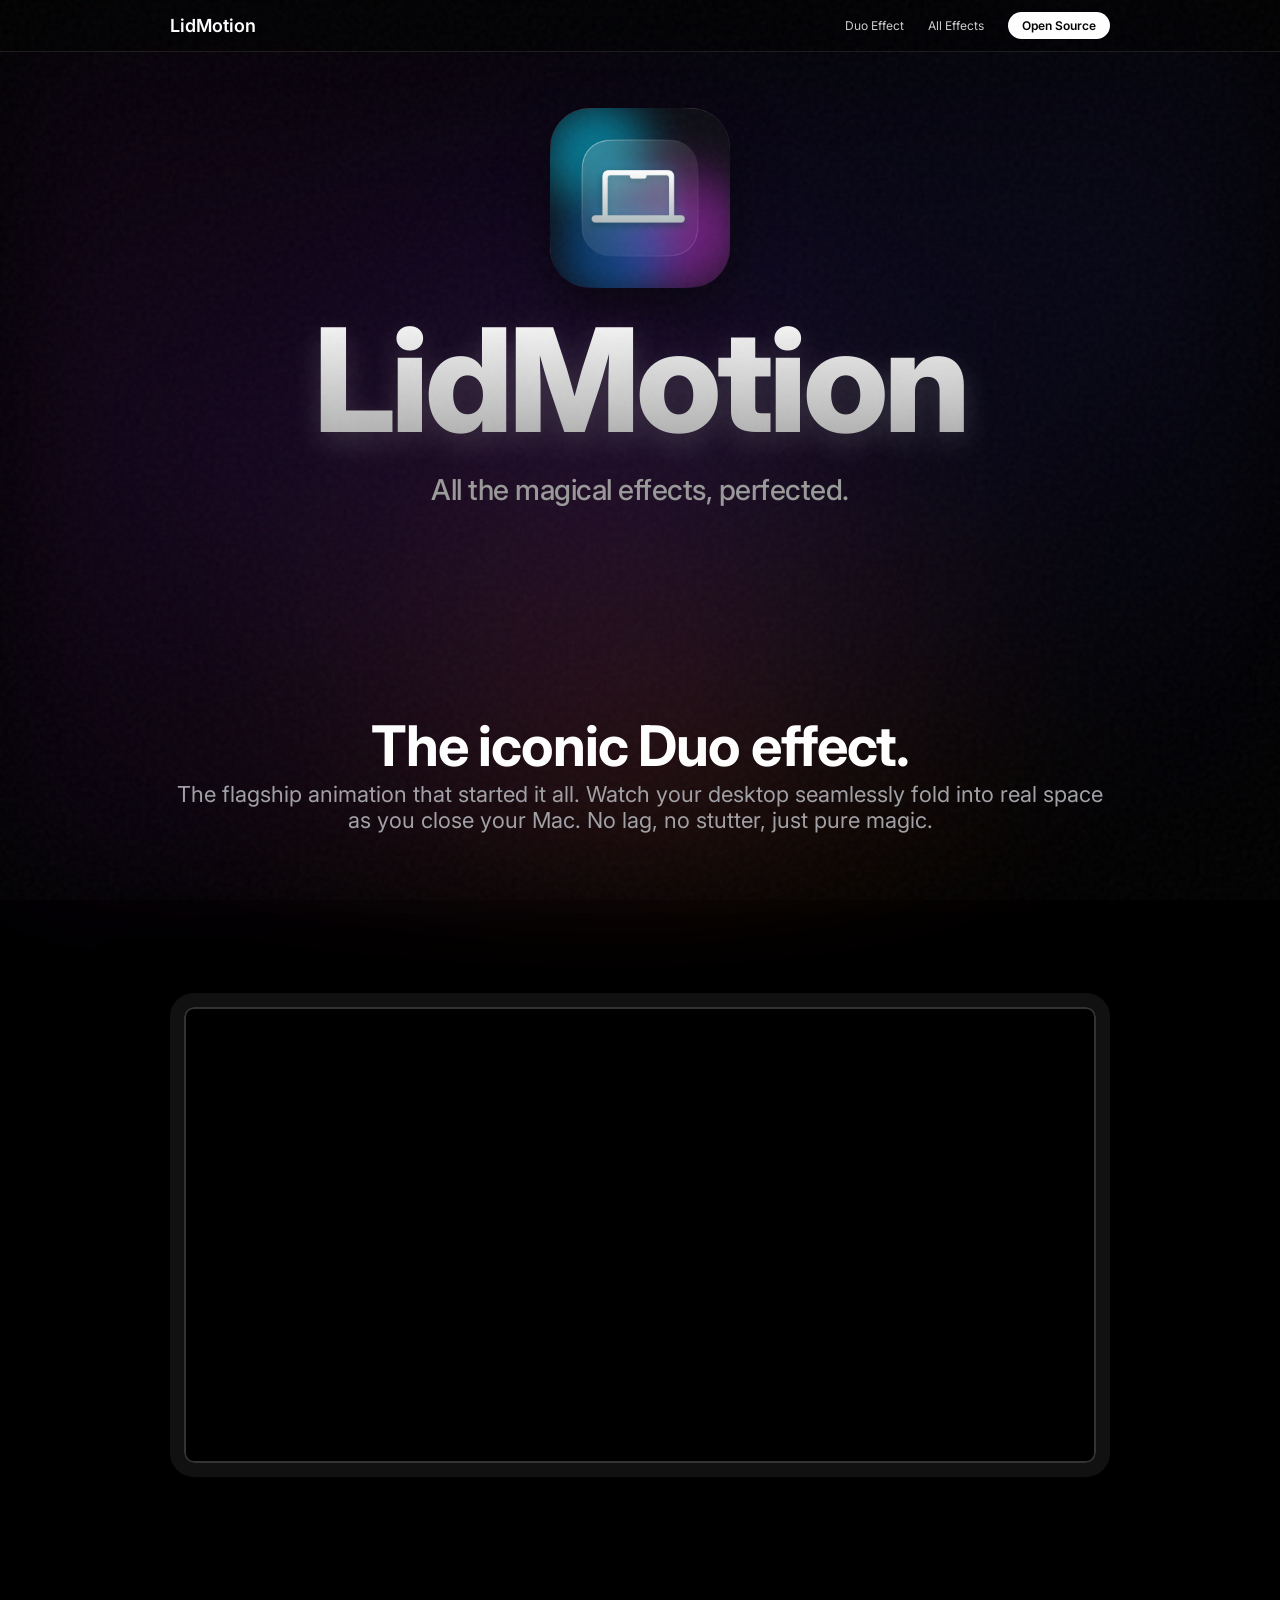
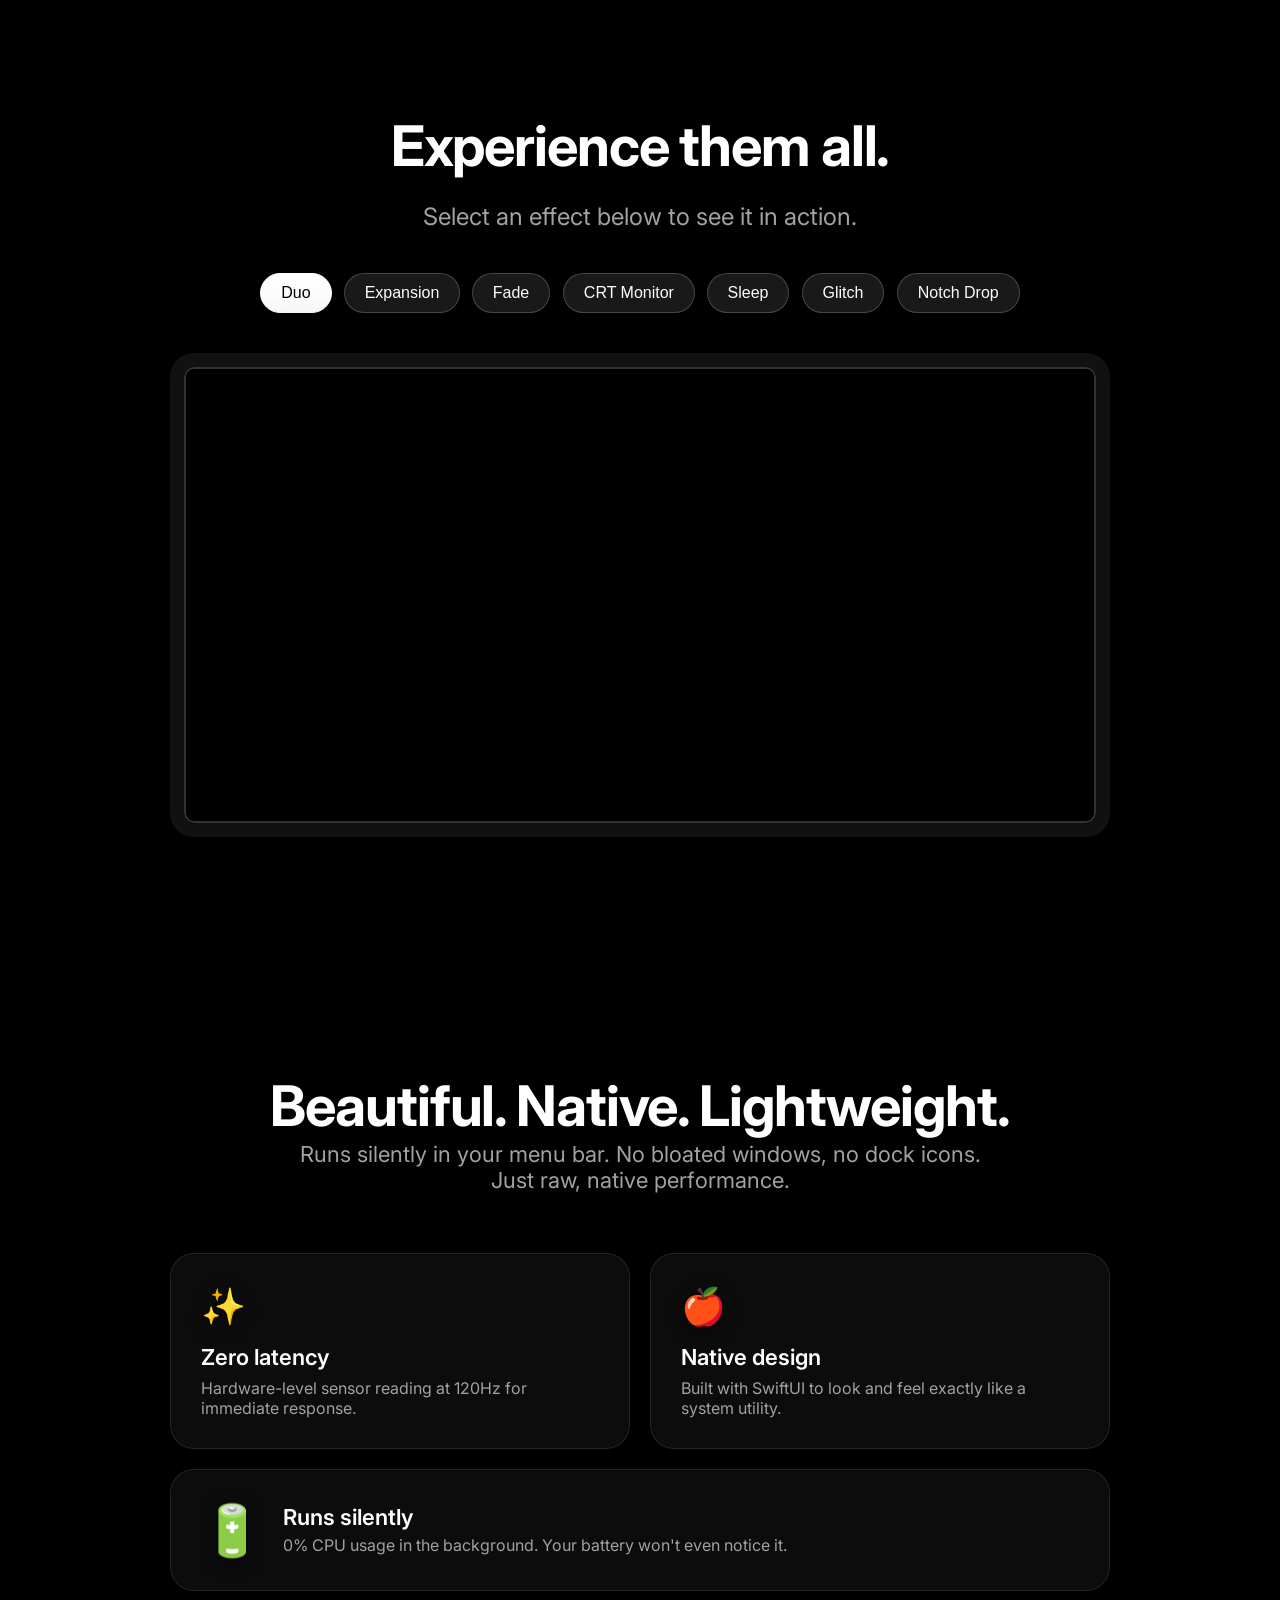
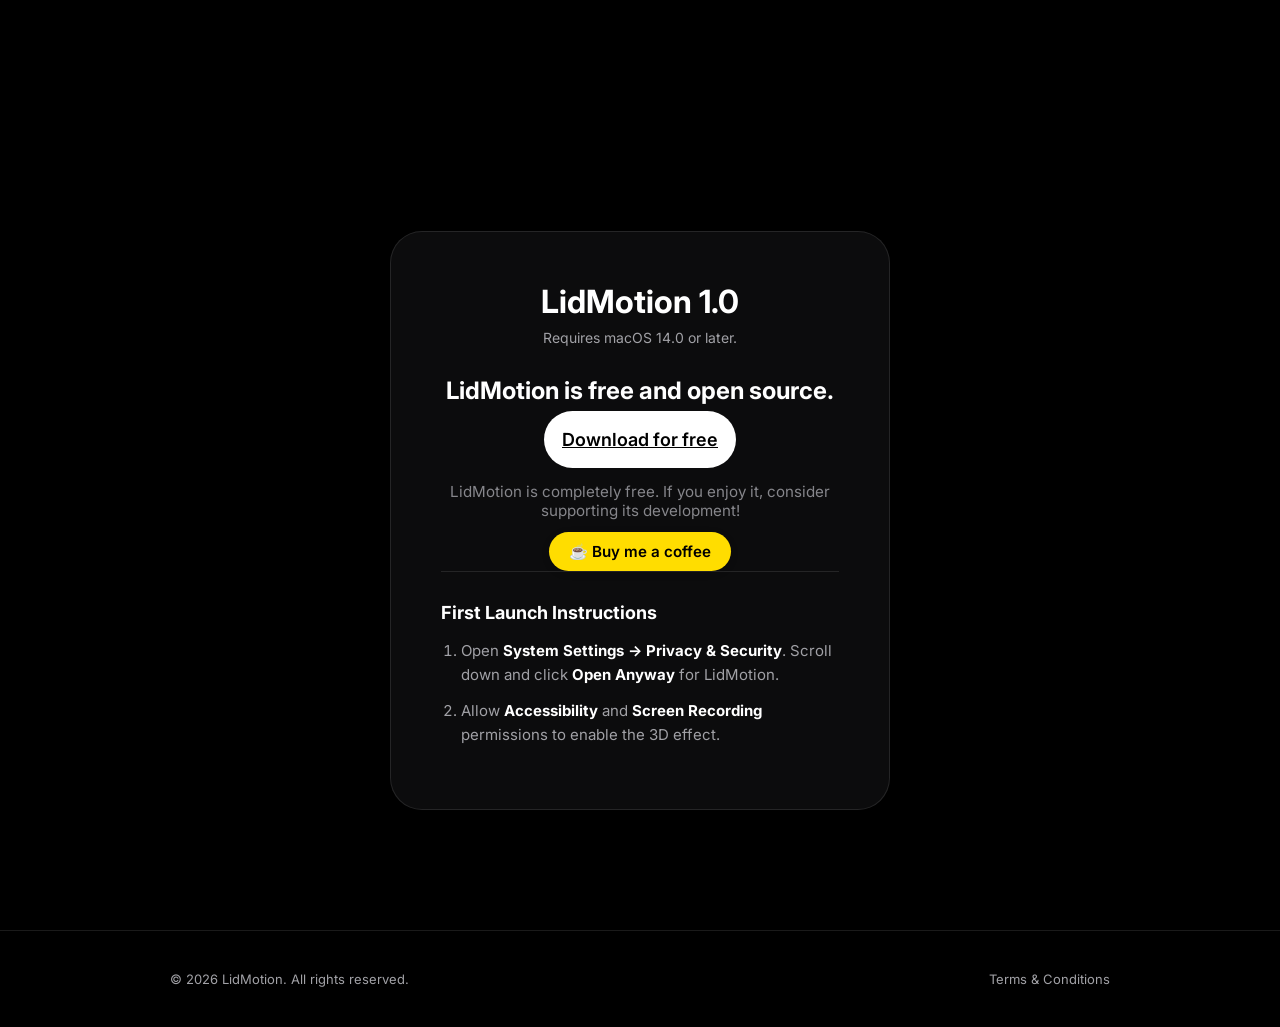
==== commit 9167d1f2: "Add sponsorship links" ====
--- a/Website/index.html
+++ b/Website/index.html
@@ -9,7 +9,7 @@
     <link rel="preconnect" href="https://fonts.gstatic.com" crossorigin>
     <link href="https://fonts.googleapis.com/css2?family=Inter:wght@400;500;600;700&display=swap" rel="stylesheet">
     <link rel="stylesheet" href="styles.css">
-    
+
 
     <link rel="canonical" href="https://lidmotion.n4nhcnd8bg.workers.dev/">
     <meta property="og:title" content="LidMotion – MacBook Closing Effects & Duo Effect">
@@ -57,9 +57,9 @@
     </nav>
 
     <main>
-        
+
         <!-- Hero Section -->
-        
+
     <header class="hero-header">
         <img src="AppIcon.png" alt="LidMotion Icon" class="hero-icon">
         <h1 class="hero-title">LidMotion</h1>
@@ -72,18 +72,18 @@
                 <img src="AppIcon.png" alt="LidMotion Icon" class="hero-icon">
                 <h1 class="hero-title">LidMotion</h1>
                 <p class="hero-subtitle">All the magical effects, perfected.</p>
-                
+
                 <div class="mac-3d-wrapper">
                     <div class="mac-3d" id="mac-3d">
                         <div class="mac-lid" id="mac-lid">
                             <div class="mac-screen">
                                 <div class="mac-notch"></div>
-                                
-                                
-                                
+
+
+
                                 <div class="mac-ui">
                                     <div class="mac-wallpaper"></div>
-                                    
+
                                     <div class="mac-dock">
                                     </div>
 
@@ -125,8 +125,8 @@
                 <div class="ui-media fade-up" style="margin-bottom: 60px;">
                     <p class="ui-text">The flagship animation that started it all. Watch your desktop seamlessly fold into real space as you close your Mac. No lag, no stutter, just pure magic.</p>
                 </div>
-                
-                
+
+
                 <div class="video-presentation fade-up" style="margin-top: 40px;">
                     <video src="https://pub-20faaccbb97540da9fa31b25764ba036.r2.dev/video%20prova/IMG_1843.mov" autoplay loop muted playsinline></video>
                 </div>
@@ -139,7 +139,7 @@
             <div class="content-wrapper">
                 <h2 class="section-title fade-up">Experience them all.</h2>
                 <p class="section-text fade-up" style="margin-bottom: 40px;">Select an effect below to see it in action.</p>
-                
+
                 <div class="interactive-container fade-up">
                     <div class="effect-selector">
                         <button class="effect-btn active" data-video="https://pub-20faaccbb97540da9fa31b25764ba036.r2.dev/video%20prova/IMG_1843.mov">Duo</button>
@@ -150,8 +150,8 @@
                         <button class="effect-btn" data-video="https://pub-20faaccbb97540da9fa31b25764ba036.r2.dev/video%20prova/IMG_1848.mov">Glitch</button>
                         <button class="effect-btn" data-video="https://pub-20faaccbb97540da9fa31b25764ba036.r2.dev/video%20prova/IMG_1849.mov">Notch Drop</button>
                     </div>
-                    
-                    
+
+
                     <div class="video-presentation showcase-mockup">
                         <video id="showcase-video" src="https://pub-20faaccbb97540da9fa31b25764ba036.r2.dev/video%20prova/IMG_1843.mov" autoplay loop muted playsinline></video>
                     </div>
@@ -164,11 +164,11 @@
         <section id="features" class="ui-section">
             <div class="content-wrapper flex-center">
                 <h2 class="section-title fade-up">Beautiful. Native. Lightweight.</h2>
-                
+
                 <div class="ui-media fade-up">
                     <p class="ui-text">Runs silently in your menu bar. No bloated windows, no dock icons.<br>Just raw, native performance.</p>
                 </div>
-                
+
                 <div class="bento-grid fade-up">
                     <div class="bento-card">
                         <div class="feature-icon">✨</div>
@@ -198,8 +198,13 @@
                     <h2 class="price-title">LidMotion 1.0</h2>
                     <p class="compatibility">Requires macOS 14.0 or later.</p>
                     <div class="price" style="font-size: 1.5rem; margin-bottom: 1.5rem;">LidMotion is free and open source.</div>
-                    <a href="https://github.com/tommasogodi06-crypto/LidMotion/releases/tag/v1.0.0" class="btn-buy-large" target="_blank" rel="noopener">Download for free</a>
-                    
+                    <a href="https://github.com/TommasoGodiDev/LidMotion/releases/tag/v1.0.0" class="btn-buy-large" target="_blank" rel="noopener">Download for free</a>
+
+                    <div style="margin-top: 2rem;">
+                        <p style="font-size: 0.95rem; color: #86868b; margin-bottom: 0.8rem;">LidMotion is completely free. If you enjoy it, consider supporting its development!</p>
+                        <a href="https://buymeacoffee.com/lidmotion" target="_blank" rel="noopener" style="display: inline-block; background-color: #FFDD00; color: #000000; padding: 10px 20px; border-radius: 980px; font-weight: 600; text-decoration: none; font-size: 0.95rem; transition: opacity 0.2s; box-shadow: 0 2px 8px rgba(0,0,0,0.1);">☕ Buy me a coffee</a>
+                    </div>
+
                     <div class="install-instructions">
                         <h4>First Launch Instructions</h4>
                         <ol>
@@ -223,7 +228,7 @@
 
     <script>
         // Prevent horizontal scroll bouncing on iOS
-        document.body.addEventListener('touchmove', function(e) { 
+        document.body.addEventListener('touchmove', function(e) {
             // passive listener
         }, { passive: true });
 
@@ -261,10 +266,10 @@
         const macLid = document.getElementById('mac-lid');
         const screenDimmer = document.getElementById('screen-dimmer');
         const stickyContent = document.querySelector('.hero-sticky-content');
-        
+
         let isScrolling = false;
-        
-        
+
+
         function resizeMac() {
             const wrapper = document.querySelector('.mac-3d-wrapper');
             if (!wrapper) return;
@@ -284,12 +289,12 @@
 
             const rect = heroContainer.getBoundingClientRect();
             const scrollRange = rect.height - window.innerHeight;
-            
+
             let scrollProgress = 0;
             if (rect.top < 0) {
                 scrollProgress = Math.min(1, -rect.top / scrollRange);
             }
-            
+
             // DELAY THE CLOSING ANIMATION:
             // 0.0 to 0.15 -> Do nothing, let user scroll the Mac fully into view
             // 0.15 to 0.75 -> Close the Mac
@@ -303,16 +308,16 @@
             // Overclose slightly to -92 to ensure perfect intersection visual
             const angle = animProgress * -92; // -92 degrees is perfectly closed over the keyboard
             macLid.style.transform = `rotateX(${angle}deg)`;
-            
+
             // Dim screen as it closes
             const dimOpacity = Math.min(1, animProgress * 1.5);
             screenDimmer.style.opacity = dimOpacity;
 
             // Fade out the entire hero block at the very end
-            
-            
-            
-            
+
+
+
+
             isScrolling = false;
         }
 
@@ -322,7 +327,7 @@
                 requestAnimationFrame(updateMacAnimation);
             }
         });
-        
+
         // Initial setup
         updateMacAnimation();
     </script>
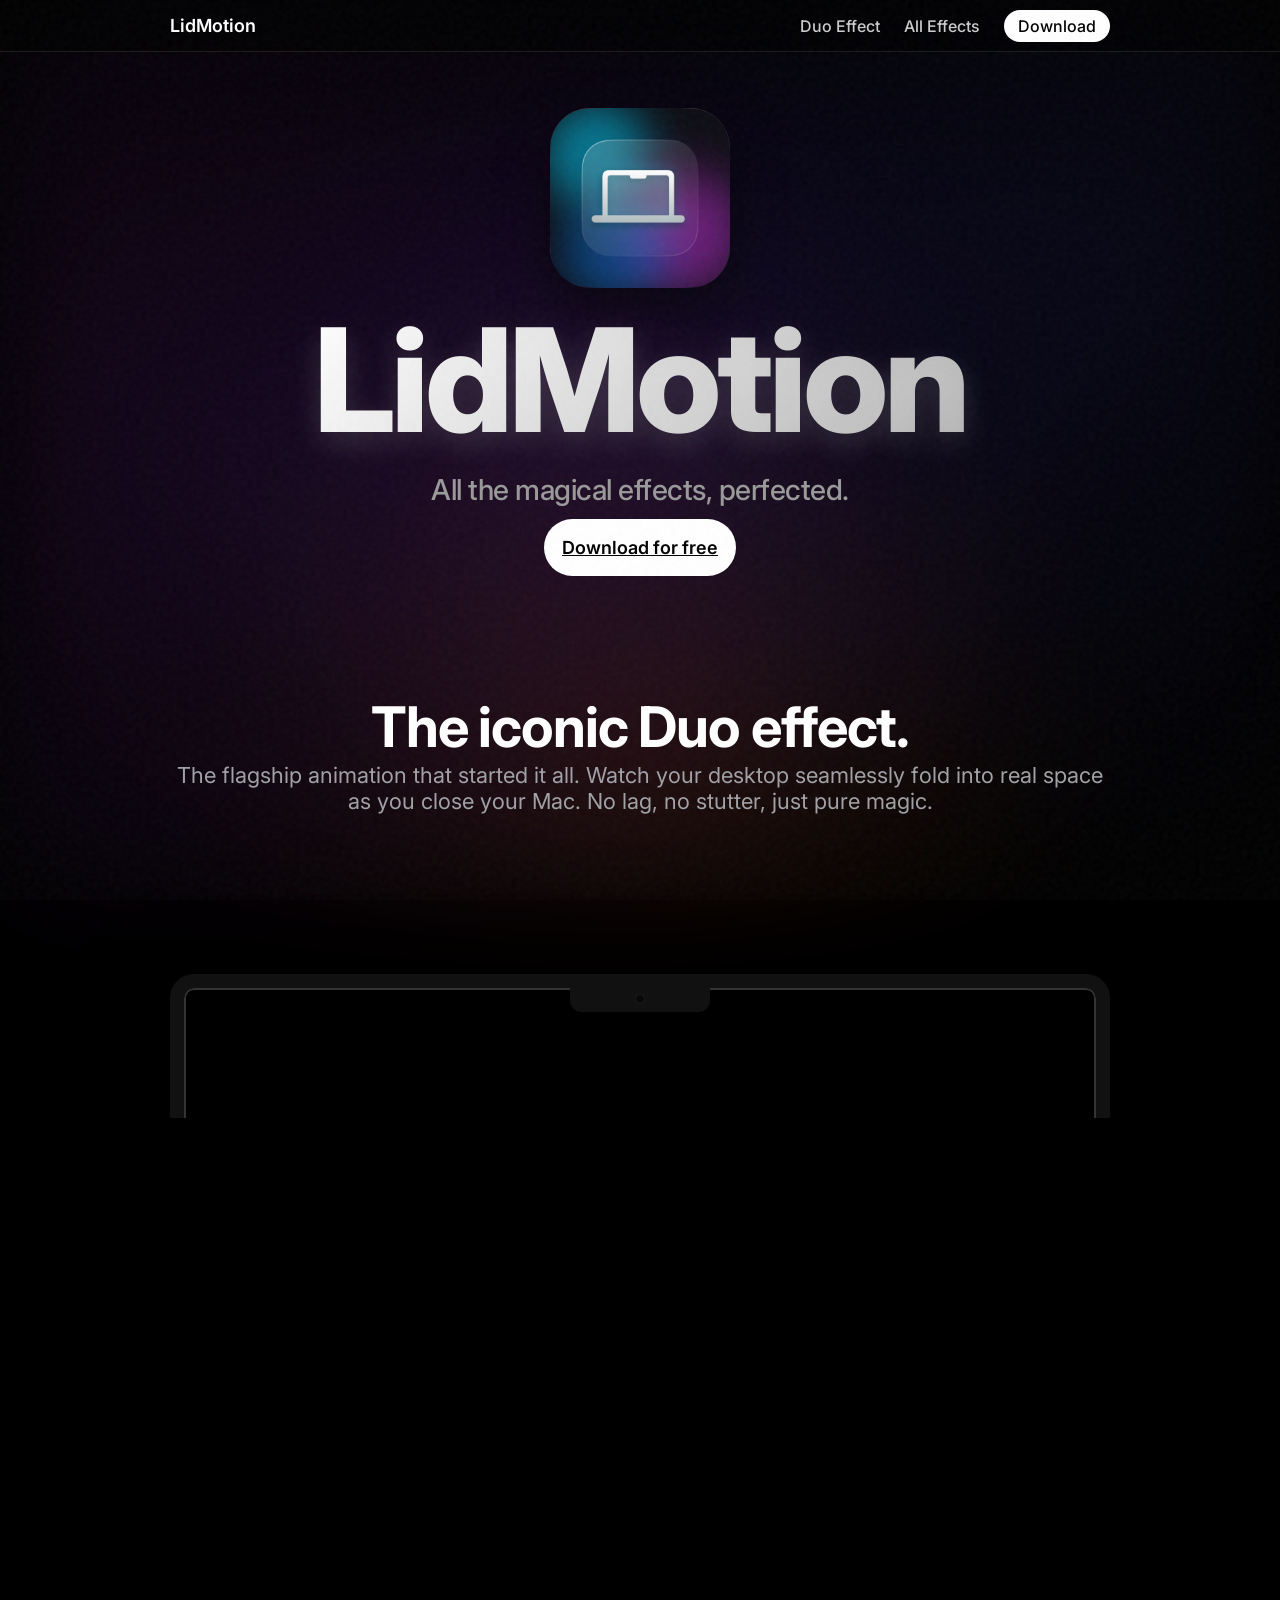
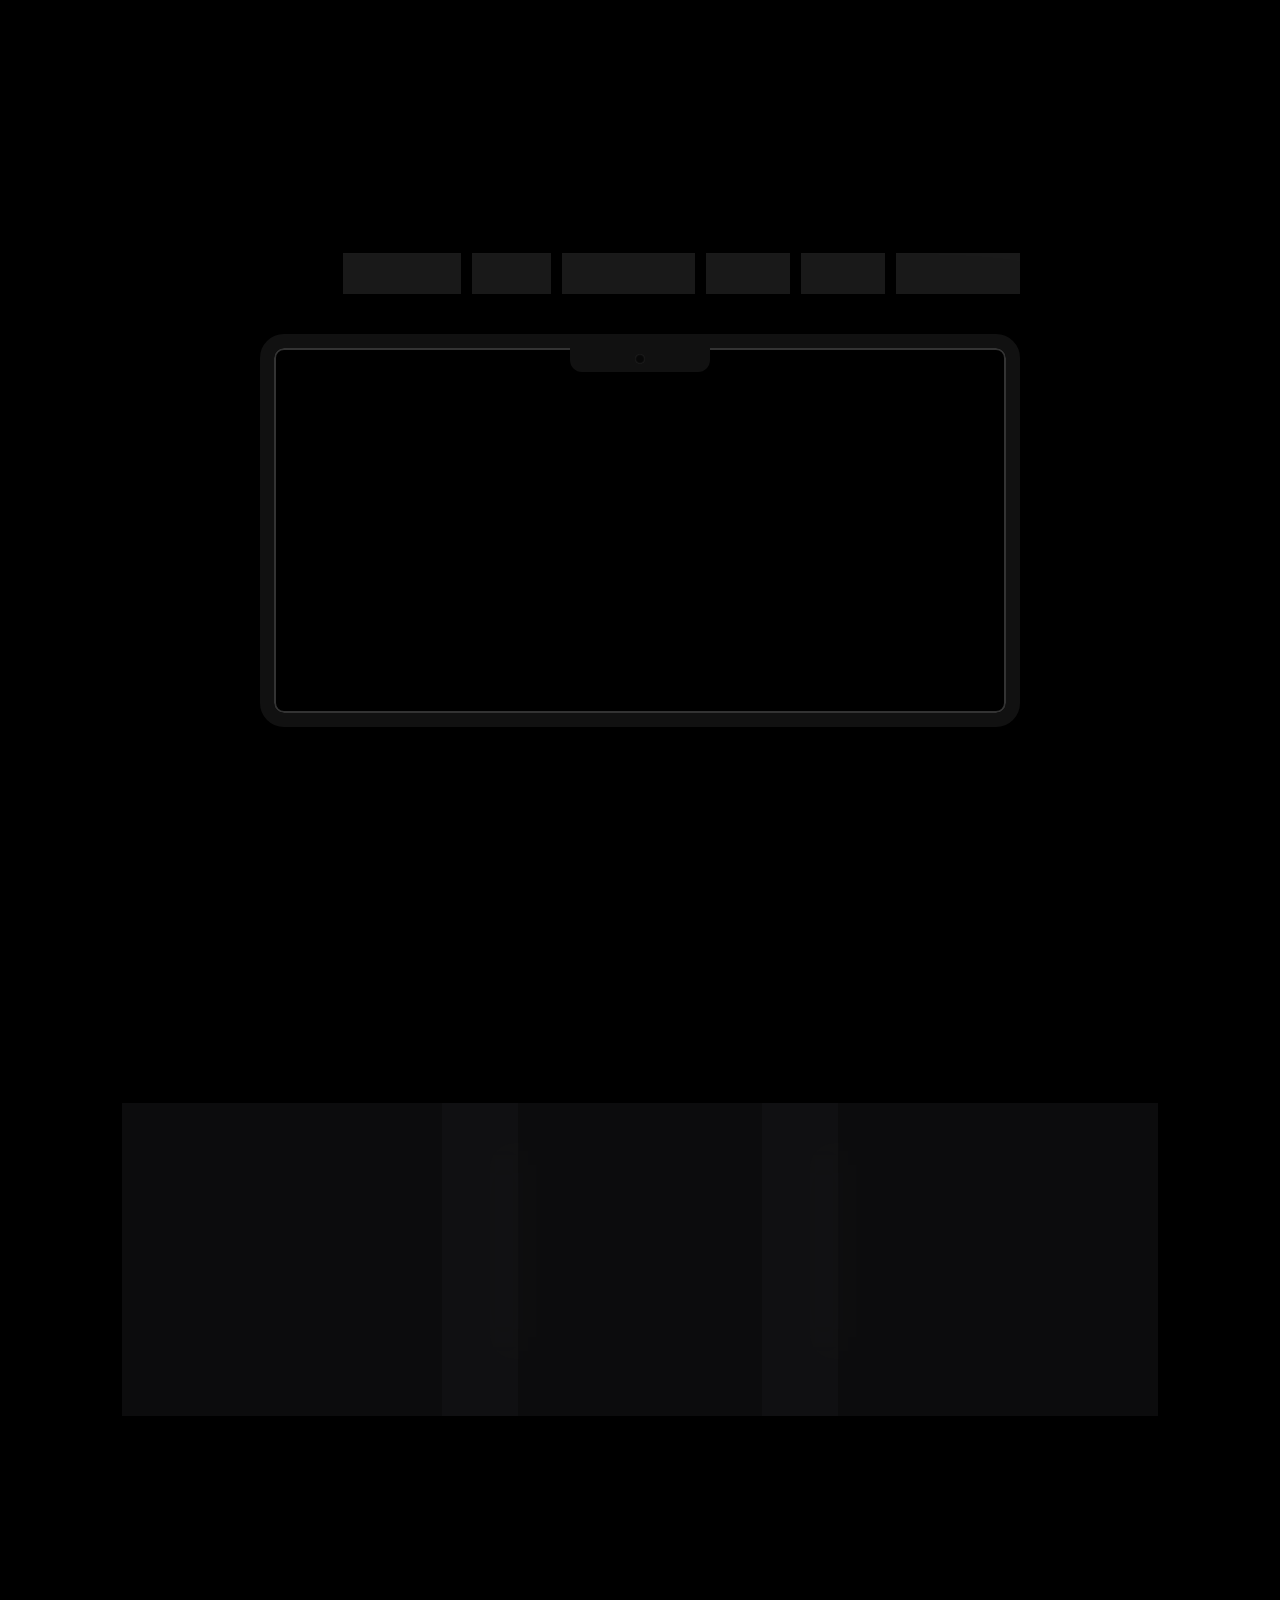
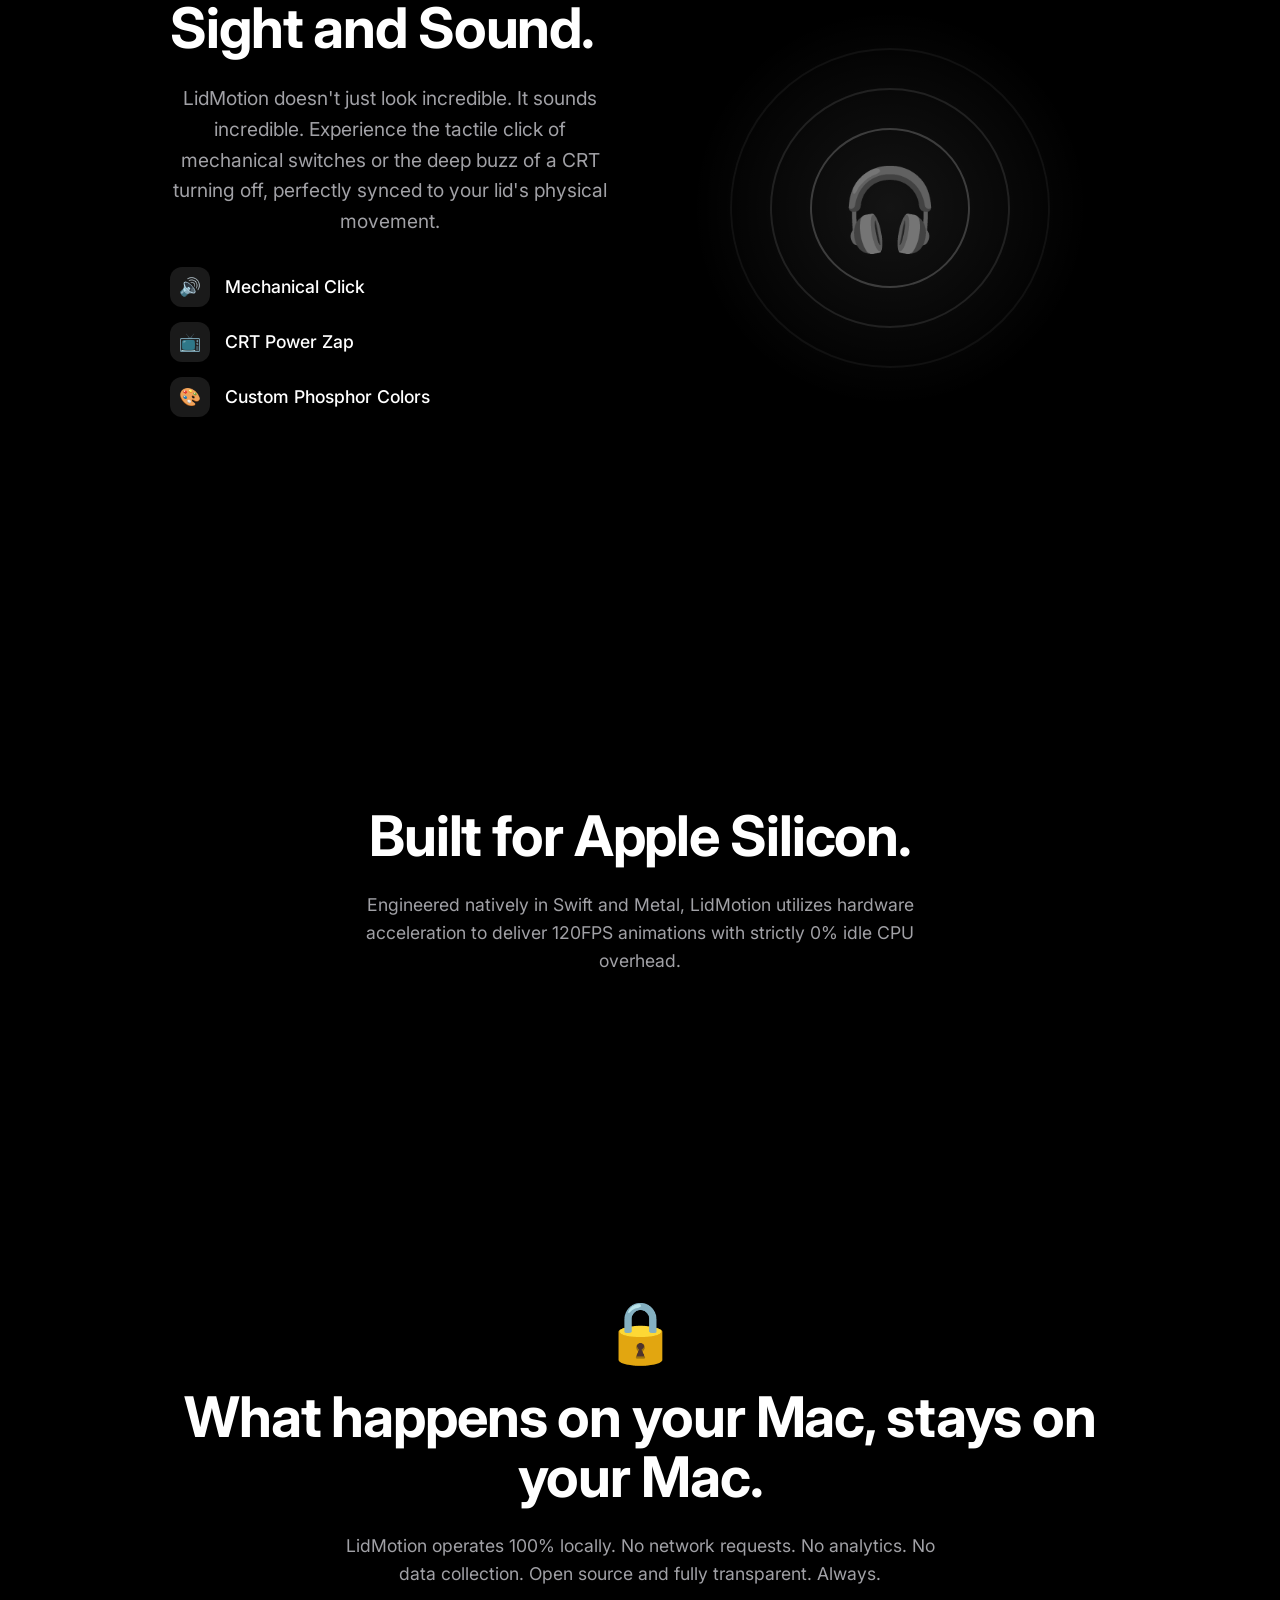
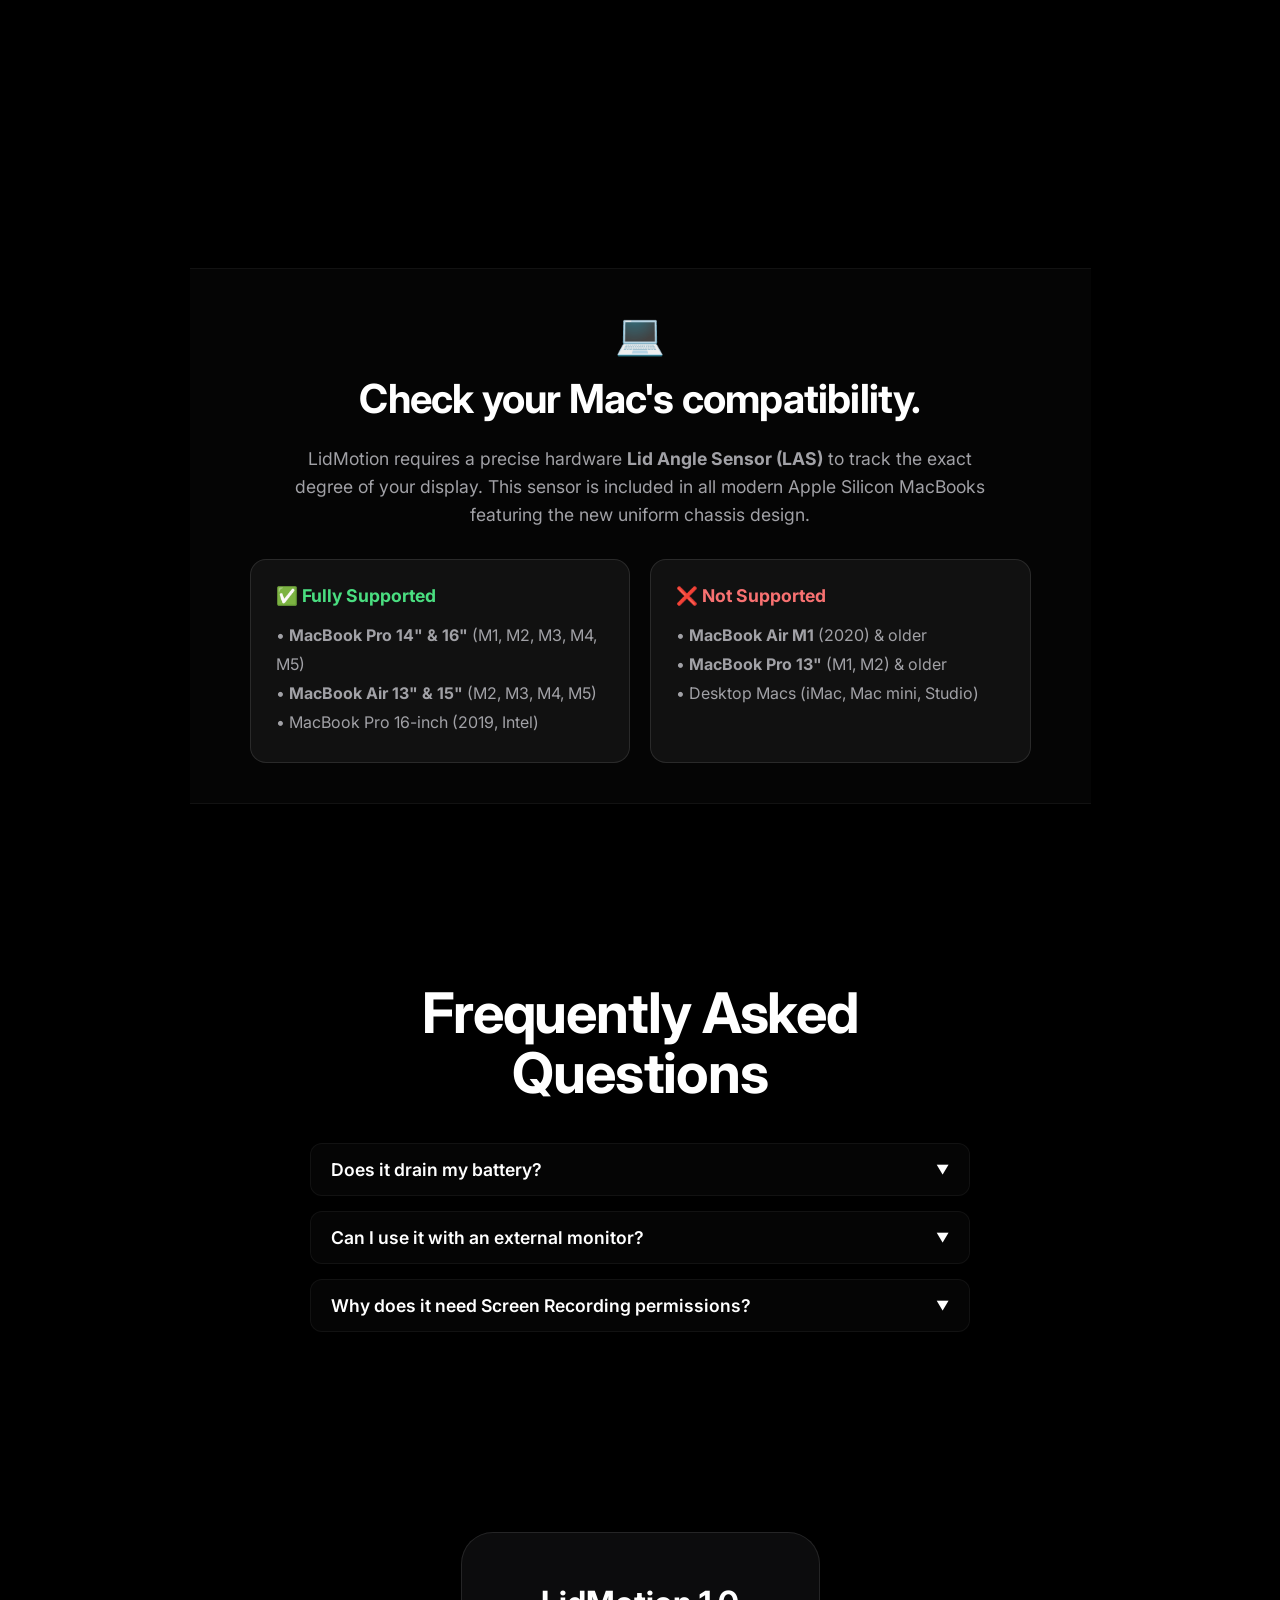
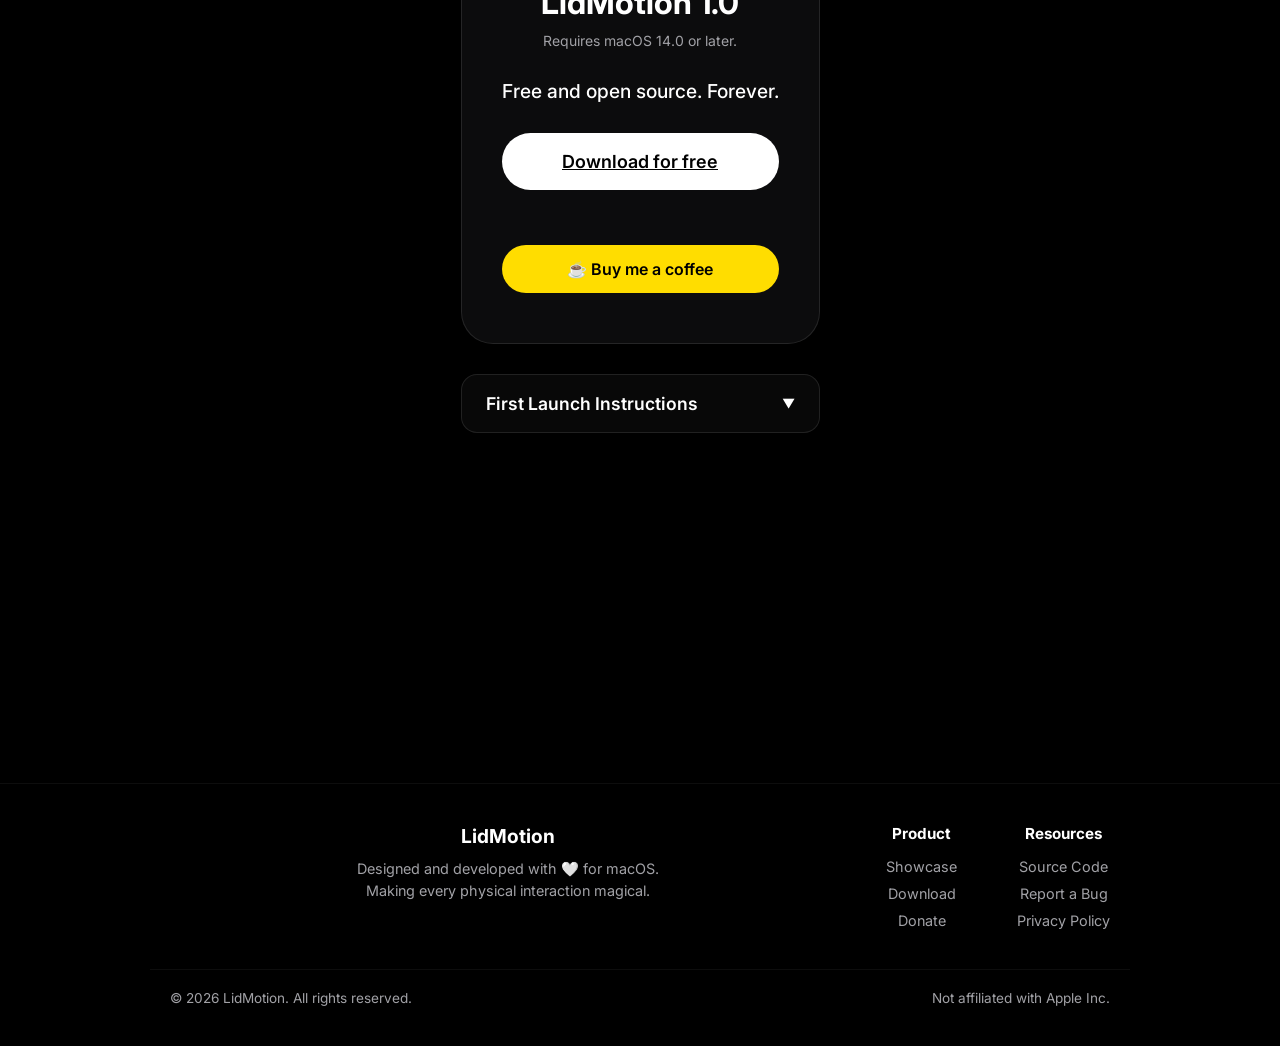
==== commit bcffec3a: "Release v1.2: Advanced Sound System, Refined Web UI, Custom Audio" ====
--- a/Website/index.html
+++ b/Website/index.html
@@ -51,7 +51,7 @@
             <div class="nav-links">
                 <a href="#duo">Duo Effect</a>
                 <a href="#effects">All Effects</a>
-                <a href="#pricing" class="btn-buy">Open Source</a>
+                <a href="#pricing" class="btn-buy">Download</a>
             </div>
         </div>
     </nav>
@@ -64,32 +64,11 @@
         <img src="AppIcon.png" alt="LidMotion Icon" class="hero-icon">
         <h1 class="hero-title">LidMotion</h1>
         <p class="hero-subtitle">All the magical effects, perfected.</p>
-    </header>
-
-    <!-- ARCHIVED 3D MAC ANIMATION
-    <section class="hero-scroll-container" id="hero-scroll-container">
-            <div class="hero-sticky-content">
-                <img src="AppIcon.png" alt="LidMotion Icon" class="hero-icon">
-                <h1 class="hero-title">LidMotion</h1>
-                <p class="hero-subtitle">All the magical effects, perfected.</p>
-
-                <div class="mac-3d-wrapper">
-                    <div class="mac-3d" id="mac-3d">
-                        <div class="mac-lid" id="mac-lid">
-                            <div class="mac-screen">
-                                <div class="mac-notch"></div>
-
-
-
-                                <div class="mac-ui">
-                                    <div class="mac-wallpaper"></div>
-
-                                    <div class="mac-dock">
-                                    </div>
-
-                                </div>
-
-                                </div>
+        <div style="margin-top: 30px; text-align: center;">
+            <a href="#pricing" class="btn-buy-large hero-cta">Download for free</a>
+        </div>
+
+        
 
 
                                 <div class="screen-dimmer" id="screen-dimmer"></div>
@@ -180,49 +159,206 @@
                         <h3>Native design</h3>
                         <p>Built with SwiftUI to look and feel exactly like a system utility.</p>
                     </div>
-                    <div class="bento-card" style="grid-column: 1 / -1; display: flex; align-items: center; gap: 20px;">
-                        <div class="feature-icon" style="margin: 0; font-size: 50px;">🔋</div>
-                        <div>
-                            <h3 style="margin: 0 0 5px 0;">Runs silently</h3>
-                            <p style="margin: 0;">0% CPU usage in the background. Your battery won't even notice it.</p>
+                    <div class="bento-card">
+                        <div class="feature-icon">🔋</div>
+                        <h3>Runs silently</h3>
+                        <p>0% CPU usage in the background. Your battery won't even notice it.</p>
+                    </div>
+                </div>
+            </div>
+        </section>
+
+        
+        <!-- Sound & Colors Section -->
+        <section class="features-split fade-up" style="margin-top: 80px; padding: 40px 0;">
+            <div class="content-wrapper" style="display: flex; align-items: center; gap: 60px; flex-wrap: wrap;">
+                <div class="split-text" style="flex: 1; min-width: 300px;">
+                    <h2 class="section-title" style="text-align: left;">Sight and Sound.</h2>
+                    <p style="color: var(--text-secondary); font-size: 1.2rem; line-height: 1.6;">LidMotion doesn't just look incredible. It sounds incredible. Experience the tactile click of mechanical switches or the deep buzz of a CRT turning off, perfectly synced to your lid's physical movement.</p>
+                    <ul style="list-style: none; padding: 0; margin-top: 30px; display: flex; flex-direction: column; gap: 15px; font-size: 1.1rem; font-weight: 500;">
+                        <li style="display: flex; align-items: center; gap: 15px;"><div style="background: rgba(255,255,255,0.1); width: 40px; height: 40px; display: flex; align-items: center; justify-content: center; border-radius: 12px;">🔊</div> Mechanical Click</li>
+                        <li style="display: flex; align-items: center; gap: 15px;"><div style="background: rgba(255,255,255,0.1); width: 40px; height: 40px; display: flex; align-items: center; justify-content: center; border-radius: 12px;">📺</div> CRT Power Zap</li>
+                        <li style="display: flex; align-items: center; gap: 15px;"><div style="background: rgba(255,255,255,0.1); width: 40px; height: 40px; display: flex; align-items: center; justify-content: center; border-radius: 12px;">🎨</div> Custom Phosphor Colors</li>
+                    </ul>
+                </div>
+                <div class="split-visual" style="flex: 1; min-width: 300px; display: flex; justify-content: center; position: relative;">
+                    <div style="width: 100%; aspect-ratio: 1; max-width: 400px; background: radial-gradient(circle, rgba(255,255,255,0.08) 0%, transparent 70%); border-radius: 50%; display: flex; align-items: center; justify-content: center; position: relative;">
+                        <!-- Animated equalizer rings -->
+                        <div class="ring" style="position: absolute; width: 40%; height: 40%; border: 2px solid rgba(255,255,255,0.2); border-radius: 50%; animation: pulseRing 2s infinite ease-out;"></div>
+                        <div class="ring" style="position: absolute; width: 60%; height: 60%; border: 2px solid rgba(255,255,255,0.1); border-radius: 50%; animation: pulseRing 2s infinite ease-out 0.6s;"></div>
+                        <div class="ring" style="position: absolute; width: 80%; height: 80%; border: 2px solid rgba(255,255,255,0.05); border-radius: 50%; animation: pulseRing 2s infinite ease-out 1.2s;"></div>
+                        <div style="font-size: 80px; z-index: 10;">🎧</div>
+                    </div>
+                </div>
+            </div>
+        </section>
+
+        
+        <!-- Apple Silicon Section -->
+        <section class="silicon-section fade-up" style="margin-top: 80px; text-align: center;">
+            <div class="content-wrapper">
+                <div class="chip-container" style="position: relative; width: 120px; height: 120px; margin: 0 auto 30px;">
+                    <div style="position: absolute; inset: 0; background: linear-gradient(135deg, rgba(255,255,255,0.1), rgba(255,255,255,0)); border-radius: 20px; border: 1px solid rgba(255,255,255,0.2); backdrop-filter: blur(10px); display: flex; align-items: center; justify-content: center; box-shadow: 0 10px 40px rgba(0,0,0,0.5);">
+                        <svg width="60" height="60" viewBox="0 0 24 24" fill="none" stroke="white" stroke-width="1" stroke-linecap="round" stroke-linejoin="round">
+                            <rect x="4" y="4" width="16" height="16" rx="2" ry="2"></rect>
+                            <rect x="9" y="9" width="6" height="6"></rect>
+                            <line x1="9" y1="1" x2="9" y2="4"></line>
+                            <line x1="15" y1="1" x2="15" y2="4"></line>
+                            <line x1="9" y1="20" x2="9" y2="23"></line>
+                            <line x1="15" y1="20" x2="15" y2="23"></line>
+                            <line x1="20" y1="9" x2="23" y2="9"></line>
+                            <line x1="20" y1="14" x2="23" y2="14"></line>
+                            <line x1="1" y1="9" x2="4" y2="9"></line>
+                            <line x1="1" y1="14" x2="4" y2="14"></line>
+                        </svg>
+                    </div>
+                </div>
+                <h2 class="section-title">Built for Apple Silicon.</h2>
+                <p style="color: var(--text-secondary); max-width: 600px; margin: 0 auto; font-size: 1.1rem; line-height: 1.6;">Engineered natively in Swift and Metal, LidMotion utilizes hardware acceleration to deliver 120FPS animations with strictly 0% idle CPU overhead.</p>
+            </div>
+        </section>
+
+        <!-- Privacy Section -->
+        <section class="privacy-section fade-up" style="margin-top: 80px; margin-bottom: 80px; text-align: center;">
+            <div class="content-wrapper">
+                <div style="font-size: 60px; margin-bottom: 20px;">🔒</div>
+                <h2 class="section-title">What happens on your Mac, stays on your Mac.</h2>
+                <p style="color: var(--text-secondary); max-width: 600px; margin: 0 auto; font-size: 1.1rem; line-height: 1.6;">LidMotion operates 100% locally. No network requests. No analytics. No data collection. Open source and fully transparent. Always.</p>
+            </div>
+        </section>
+
+        
+        <!-- Compatibility Section -->
+        <section class="compatibility-section fade-up" style="margin-top: 80px; margin-bottom: 80px; padding: 40px; background: rgba(255,255,255,0.02); border-top: 1px solid rgba(255,255,255,0.05); border-bottom: 1px solid rgba(255,255,255,0.05); text-align: center;">
+            <div class="content-wrapper">
+                <div style="font-size: 40px; margin-bottom: 20px;">💻</div>
+                <h2 class="section-title" style="font-size: 2.5rem;">Check your Mac's compatibility.</h2>
+                <p style="color: var(--text-secondary); max-width: 700px; margin: 0 auto 30px; font-size: 1.1rem; line-height: 1.6;">LidMotion requires a precise hardware <strong>Lid Angle Sensor (LAS)</strong> to track the exact degree of your display. This sensor is included in all modern Apple Silicon MacBooks featuring the new uniform chassis design.</p>
+                
+                <div style="display: flex; flex-wrap: wrap; gap: 20px; justify-content: center; text-align: left; max-width: 850px; margin: 0 auto;">
+                    <div style="flex: 1; min-width: 250px; background: rgba(255,255,255,0.05); padding: 25px; border-radius: 16px; border: 1px solid rgba(255,255,255,0.1);">
+                        <h4 style="color: #4ade80; margin-top: 0; margin-bottom: 15px; font-size: 1.1rem;">✅ Fully Supported</h4>
+                        <ul style="color: var(--text-secondary); list-style: none; padding: 0; margin: 0; line-height: 1.8;">
+                            <li>• <strong>MacBook Pro 14" & 16"</strong> (M1, M2, M3, M4, M5)</li>
+                            <li>• <strong>MacBook Air 13" & 15"</strong> (M2, M3, M4, M5)</li>
+                            <li>• MacBook Pro 16-inch (2019, Intel)</li>
+                        </ul>
+                    </div>
+                    <div style="flex: 1; min-width: 250px; background: rgba(255,255,255,0.05); padding: 25px; border-radius: 16px; border: 1px solid rgba(255,255,255,0.1);">
+                        <h4 style="color: #f87171; margin-top: 0; margin-bottom: 15px; font-size: 1.1rem;">❌ Not Supported</h4>
+                        <ul style="color: var(--text-secondary); list-style: none; padding: 0; margin: 0; line-height: 1.8;">
+                            <li>• <strong>MacBook Air M1</strong> (2020) & older</li>
+                            <li>• <strong>MacBook Pro 13"</strong> (M1, M2) & older</li>
+                            <li>• Desktop Macs (iMac, Mac mini, Studio)</li>
+                        </ul>
+                    </div>
+                </div>
+                
+            </div>
+        </section>
+        
+        
+        <!-- FAQ Section -->
+        <section class="faq-section fade-up" style="margin-top: 100px; margin-bottom: 80px; max-width: 700px; margin-left: auto; margin-right: auto; padding: 0 20px;">
+            <div style="text-align: center; margin-bottom: 40px;">
+                <h2 class="section-title">Frequently Asked Questions</h2>
+            </div>
+            
+            <div class="accordion-container" style="display: flex; flex-direction: column; gap: 15px;">
+                <details style="background: rgba(255,255,255,0.02); border: 1px solid rgba(255,255,255,0.05); border-radius: 12px; padding: 15px 20px; transition: all 0.2s ease;">
+                    <summary style="cursor: pointer; font-weight: 600; font-size: 1.1rem; color: #fff; list-style: none; display: flex; justify-content: space-between; align-items: center; outline: none;">
+                        Does it drain my battery?
+                        <span class="accordion-icon" style="font-size: 0.8rem; transition: transform 0.3s;">▼</span>
+                    </summary>
+                    <div style="margin-top: 15px; padding-top: 15px; border-top: 1px solid rgba(255,255,255,0.05); color: var(--text-secondary); font-size: 0.95rem; line-height: 1.6;">
+                        Not at all. LidMotion uses a highly optimized hardware event listener. It registers 0.0% CPU usage when idle and only wakes up the GPU for the fraction of a second when the lid is actively moving.
+                    </div>
+                </details>
+
+                <details style="background: rgba(255,255,255,0.02); border: 1px solid rgba(255,255,255,0.05); border-radius: 12px; padding: 15px 20px; transition: all 0.2s ease;">
+                    <summary style="cursor: pointer; font-weight: 600; font-size: 1.1rem; color: #fff; list-style: none; display: flex; justify-content: space-between; align-items: center; outline: none;">
+                        Can I use it with an external monitor?
+                        <span class="accordion-icon" style="font-size: 0.8rem; transition: transform 0.3s;">▼</span>
+                    </summary>
+                    <div style="margin-top: 15px; padding-top: 15px; border-top: 1px solid rgba(255,255,255,0.05); color: var(--text-secondary); font-size: 0.95rem; line-height: 1.6;">
+                        Yes! LidMotion only renders on your Mac's built-in display. If you close your MacBook to use an external monitor in "Clamshell Mode", the animation will play perfectly on the built-in screen just before it shuts off.
+                    </div>
+                </details>
+
+                <details style="background: rgba(255,255,255,0.02); border: 1px solid rgba(255,255,255,0.05); border-radius: 12px; padding: 15px 20px; transition: all 0.2s ease;">
+                    <summary style="cursor: pointer; font-weight: 600; font-size: 1.1rem; color: #fff; list-style: none; display: flex; justify-content: space-between; align-items: center; outline: none;">
+                        Why does it need Screen Recording permissions?
+                        <span class="accordion-icon" style="font-size: 0.8rem; transition: transform 0.3s;">▼</span>
+                    </summary>
+                    <div style="margin-top: 15px; padding-top: 15px; border-top: 1px solid rgba(255,255,255,0.05); color: var(--text-secondary); font-size: 0.95rem; line-height: 1.6;">
+                        To create the seamless 3D folding effect, LidMotion needs to capture a single frame of your desktop exactly when you start closing the lid. This frame is rendered in 3D space. No data is ever recorded, saved, or transmitted.
+                    </div>
+                </details>
+            </div>
+        </section>
+
+        <!-- Pricing & Installation -->
+        <section id="pricing" class="pricing-section" style="margin-bottom: 80px;">
+            <div class="content-wrapper">
+                <div class="pricing-card fade-up" style="max-width: 500px; padding: 50px 40px;">
+                    <h2 class="price-title" style="margin-bottom: 10px;">LidMotion 1.0</h2>
+                    <p class="compatibility" style="margin-bottom: 30px;">Requires macOS 14.0 or later.</p>
+                    <div class="price" style="font-size: 1.2rem; margin-bottom: 30px; font-weight: 500;">Free and open source. Forever.</div>
+                    
+                    <div style="display: flex; flex-direction: column; gap: 15px; align-items: center;">
+                        <a href="https://github.com/TommasoGodiDev/LidMotion/releases/tag/v1.2" class="btn-buy-large" target="_blank" rel="noopener" style="width: 100%; text-align: center; box-sizing: border-box;">Download for free</a>
+                        
+                        <a href="https://buymeacoffee.com/lidmotion" target="_blank" rel="noopener" style="display: inline-block; background-color: #FFDD00; color: #000000; padding: 14px 20px; border-radius: 980px; font-weight: 600; text-decoration: none; font-size: 1rem; transition: transform 0.2s; width: 100%; box-sizing: border-box; text-align: center;">☕ Buy me a coffee</a>
+                    </div>
+                </div>
+
+                <div class="accordion-container fade-up" style="max-width: 500px; margin: 30px auto 0; text-align: left;">
+                    <details style="background: rgba(255,255,255,0.03); border: 1px solid rgba(255,255,255,0.1); border-radius: 16px; padding: 18px 24px; transition: all 0.3s ease;">
+                        <summary style="cursor: pointer; font-weight: 600; font-size: 1.1rem; color: #fff; list-style: none; display: flex; justify-content: space-between; outline: none; align-items: center;">
+                            First Launch Instructions
+                            <span class="accordion-icon" style="font-size: 0.8rem; transition: transform 0.3s;">▼</span>
+                        </summary>
+                        <div style="margin-top: 20px; padding-top: 20px; border-top: 1px solid rgba(255,255,255,0.1); color: var(--text-secondary); font-size: 1rem; line-height: 1.6;">
+                            <ol style="padding-left: 20px; margin: 0;">
+                                <li style="margin-bottom: 10px;">Open <strong>System Settings → Privacy & Security</strong>. Scroll down and click <strong>Open Anyway</strong> for LidMotion.</li>
+                                <li>Allow <strong>Accessibility</strong> and <strong>Screen Recording</strong> permissions to enable the 3D effect.</li>
+                            </ol>
                         </div>
-                    </div>
-                </div>
-            </div>
-        </section>
-
-        <!-- Pricing & Installation -->
-        <section id="pricing" class="pricing-section">
-            <div class="content-wrapper">
-                <div class="pricing-card fade-up">
-                    <h2 class="price-title">LidMotion 1.0</h2>
-                    <p class="compatibility">Requires macOS 14.0 or later.</p>
-                    <div class="price" style="font-size: 1.5rem; margin-bottom: 1.5rem;">LidMotion is free and open source.</div>
-                    <a href="https://github.com/TommasoGodiDev/LidMotion/releases/tag/v1.0.0" class="btn-buy-large" target="_blank" rel="noopener">Download for free</a>
-
-                    <div style="margin-top: 2rem;">
-                        <p style="font-size: 0.95rem; color: #86868b; margin-bottom: 0.8rem;">LidMotion is completely free. If you enjoy it, consider supporting its development!</p>
-                        <a href="https://buymeacoffee.com/lidmotion" target="_blank" rel="noopener" style="display: inline-block; background-color: #FFDD00; color: #000000; padding: 10px 20px; border-radius: 980px; font-weight: 600; text-decoration: none; font-size: 0.95rem; transition: opacity 0.2s; box-shadow: 0 2px 8px rgba(0,0,0,0.1);">☕ Buy me a coffee</a>
-                    </div>
-
-                    <div class="install-instructions">
-                        <h4>First Launch Instructions</h4>
-                        <ol>
-                            <li>Open <strong>System Settings → Privacy & Security</strong>. Scroll down and click <strong>Open Anyway</strong> for LidMotion.</li>
-                            <li>Allow <strong>Accessibility</strong> and <strong>Screen Recording</strong> permissions to enable the 3D effect.</li>
-                        </ol>
-                    </div>
+                    </details>
                 </div>
             </div>
         </section>
     </main>
 
-    <footer class="footer">
-        <div class="content-wrapper footer-wrapper" style="display: flex; justify-content: space-between; align-items: center; flex-wrap: wrap; gap: 10px;">
-            <p class="copyright" style="margin: 0;">&copy; 2026 LidMotion. All rights reserved.</p>
-            <div class="footer-links">
-                <a href="terms.html" style="color: var(--text-secondary); text-decoration: none; font-size: 13px;">Terms & Conditions</a>
-            </div>
+        <footer class="footer" style="border-top: 1px solid rgba(255,255,255,0.05); padding: 40px 20px; margin-top: 60px; background: rgba(0,0,0,0.3);">
+        <div class="content-wrapper" style="display: flex; justify-content: space-between; align-items: flex-start; flex-wrap: wrap; gap: 40px;">
+            <div style="flex: 1; min-width: 250px;">
+                <div style="font-weight: 700; font-size: 1.2rem; margin-bottom: 10px; color: #fff;">LidMotion</div>
+                <p style="color: var(--text-secondary); font-size: 0.9rem; line-height: 1.5; margin: 0;">Designed and developed with 🤍 for macOS.<br>Making every physical interaction magical.</p>
+            </div>
+            
+            <div style="display: flex; gap: 60px; flex-wrap: wrap;">
+                <div>
+                    <h4 style="color: #fff; margin-bottom: 15px; font-size: 0.95rem;">Product</h4>
+                    <div style="display: flex; flex-direction: column; gap: 10px;">
+                        <a href="#effects" style="color: var(--text-secondary); text-decoration: none; font-size: 0.9rem; transition: color 0.2s;">Showcase</a>
+                        <a href="https://github.com/TommasoGodiDev/LidMotion/releases/tag/v1.2" target="_blank" style="color: var(--text-secondary); text-decoration: none; font-size: 0.9rem; transition: color 0.2s;">Download</a>
+                        <a href="https://buymeacoffee.com/lidmotion" target="_blank" style="color: var(--text-secondary); text-decoration: none; font-size: 0.9rem; transition: color 0.2s;">Donate</a>
+                    </div>
+                </div>
+                <div>
+                    <h4 style="color: #fff; margin-bottom: 15px; font-size: 0.95rem;">Resources</h4>
+                    <div style="display: flex; flex-direction: column; gap: 10px;">
+                        <a href="https://github.com/TommasoGodiDev/LidMotion" target="_blank" style="color: var(--text-secondary); text-decoration: none; font-size: 0.9rem; transition: color 0.2s;">Source Code</a>
+                        <a href="https://github.com/TommasoGodiDev/LidMotion/issues" target="_blank" style="color: var(--text-secondary); text-decoration: none; font-size: 0.9rem; transition: color 0.2s;">Report a Bug</a>
+                        <a href="#" style="color: var(--text-secondary); text-decoration: none; font-size: 0.9rem; transition: color 0.2s;">Privacy Policy</a>
+                    </div>
+                </div>
+            </div>
+        </div>
+        <div class="content-wrapper" style="border-top: 1px solid rgba(255,255,255,0.05); margin-top: 40px; padding-top: 20px; display: flex; justify-content: space-between; flex-wrap: wrap; gap: 10px; color: var(--text-secondary); font-size: 0.85rem;">
+            <div>&copy; 2026 LidMotion. All rights reserved.</div>
+            <div>Not affiliated with Apple Inc.</div>
         </div>
     </footer>
 
--- a/Website/styles.css
+++ b/Website/styles.css
@@ -157,6 +157,8 @@
     text-decoration: none;
     opacity: 0.8;
     transition: opacity 0.2s;
+    font-size: 16px;
+    font-weight: 500;
 }
 .nav-links a:hover {
     opacity: 1;
@@ -246,17 +248,19 @@
 /* Bento & Effects Grids */
 .bento-grid {
     display: grid;
-    grid-template-columns: repeat(2, 1fr);
+    grid-template-columns: repeat(3, 1fr);
     gap: 20px;
     text-align: left;
 }
 .bento-card {
+    backdrop-filter: blur(24px);
+    -webkit-backdrop-filter: blur(24px);
+    border-top: 1px solid rgba(255,255,255,0.1);
+    box-shadow: 0 8px 32px rgba(0,0,0,0.2);
     background: var(--card-bg);
     border: 1px solid var(--border-dark);
     border-radius: 24px;
     padding: 30px;
-    backdrop-filter: blur(20px);
-    -webkit-backdrop-filter: blur(20px);
 }
 .feature-icon, .effect-icon {
     font-size: 36px;
@@ -279,13 +283,15 @@
     gap: 20px;
 }
 .effect-card {
+    backdrop-filter: blur(24px);
+    -webkit-backdrop-filter: blur(24px);
+    border-top: 1px solid rgba(255,255,255,0.1);
+    box-shadow: 0 8px 32px rgba(0,0,0,0.2);
     background: var(--card-bg);
     border: 1px solid var(--border-dark);
     padding: 30px;
     border-radius: 24px;
     text-align: left;
-    backdrop-filter: blur(20px);
-    -webkit-backdrop-filter: blur(20px);
 }
 .highlight-card {
     background: rgba(255, 255, 255, 0.1);
@@ -300,8 +306,6 @@
     background: var(--card-bg);
     border: 1px solid var(--border-dark);
     border-radius: 32px;
-    backdrop-filter: blur(20px);
-    -webkit-backdrop-filter: blur(20px);
 }
 .price-title {
     font-size: 32px;
@@ -884,3 +888,115 @@
     .hero-icon { width: 120px; border-radius: 28px; }
     .hero-header { padding: 10vh 20px 8vh 20px; }
 }
+
+.badge-original {
+    display: inline-block;
+    background: linear-gradient(90deg, rgba(255,215,0,0.1) 0%, rgba(255,215,0,0.2) 100%);
+    border: 1px solid rgba(255,215,0,0.3);
+    color: #FFD700;
+    padding: 6px 14px;
+    border-radius: 980px;
+    font-size: 11px;
+    font-weight: 700;
+    letter-spacing: 1px;
+    text-transform: uppercase;
+    margin-bottom: 20px;
+    backdrop-filter: blur(10px);
+    -webkit-backdrop-filter: blur(10px);
+    box-shadow: 0 4px 12px rgba(255,215,0,0.1);
+}
+
+.glow-bg {
+    position: fixed;
+    top: -20%;
+    left: -20%;
+    width: 140%;
+    height: 140%;
+    background: radial-gradient(circle at 50% 50%, rgba(20, 100, 255, 0.12), transparent 50%),
+                radial-gradient(circle at 20% 80%, rgba(200, 20, 255, 0.10), transparent 50%),
+                radial-gradient(circle at 80% 20%, rgba(20, 255, 100, 0.08), transparent 50%);
+    filter: blur(80px);
+    z-index: -1;
+    animation: glow-move 20s ease-in-out infinite alternate;
+    pointer-events: none;
+}
+
+@keyframes glow-move {
+    0% { transform: scale(1) translate(0, 0); }
+    50% { transform: scale(1.2) translate(-2%, 3%); }
+    100% { transform: scale(1) translate(3%, -2%); }
+}
+
+.hero-title {
+    background: linear-gradient(135deg, #fff 0%, #b0b0b0 100%);
+    -webkit-background-clip: text;
+    -webkit-text-fill-color: transparent;
+}
+
+.bento-card, .effect-card {
+    transition: transform 0.4s cubic-bezier(0.16, 1, 0.3, 1), box-shadow 0.4s cubic-bezier(0.16, 1, 0.3, 1), border-color 0.4s ease;
+}
+
+.bento-card:hover, .effect-card:hover {
+    transform: translateY(-8px) scale(1.02);
+    box-shadow: 0 20px 40px rgba(0,0,0,0.4), 0 0 20px rgba(255,255,255,0.05);
+    border-color: rgba(255,255,255,0.2);
+    z-index: 2;
+}
+
+@keyframes pulseRing {
+    0% { transform: scale(0.5); opacity: 1; }
+    100% { transform: scale(1.5); opacity: 0; }
+}
+
+.video-presentation::after {
+    content: '';
+    position: absolute;
+    top: 0;
+    left: 50%;
+    transform: translateX(-50%);
+    width: 140px;
+    height: 24px;
+    background: #111;
+    border-bottom-left-radius: 12px;
+    border-bottom-right-radius: 12px;
+    z-index: 20;
+}
+
+.video-presentation::before {
+    content: '';
+    position: absolute;
+    top: 6px;
+    left: 50%;
+    transform: translateX(-50%);
+    width: 10px;
+    height: 10px;
+    background: #080808;
+    border-radius: 50%;
+    z-index: 21;
+    box-shadow: inset 0 0 2px rgba(255,255,255,0.2);
+}
+
+/* Accordion */
+details summary::-webkit-details-marker {
+    display: none;
+}
+details[open] .accordion-icon {
+    transform: rotate(180deg);
+}
+
+/* Effect Button Active Glow */
+.effect-btn.active {
+    background: rgba(255, 255, 255, 1);
+    color: #000;
+    box-shadow: 0 0 15px rgba(255, 255, 255, 0.4), inset 0 0 10px rgba(255,255,255,0.8);
+    border-color: #fff;
+    transform: scale(1.05);
+}
+
+
+@media (max-width: 768px) {
+    .bento-grid {
+        grid-template-columns: 1fr;
+    }
+}
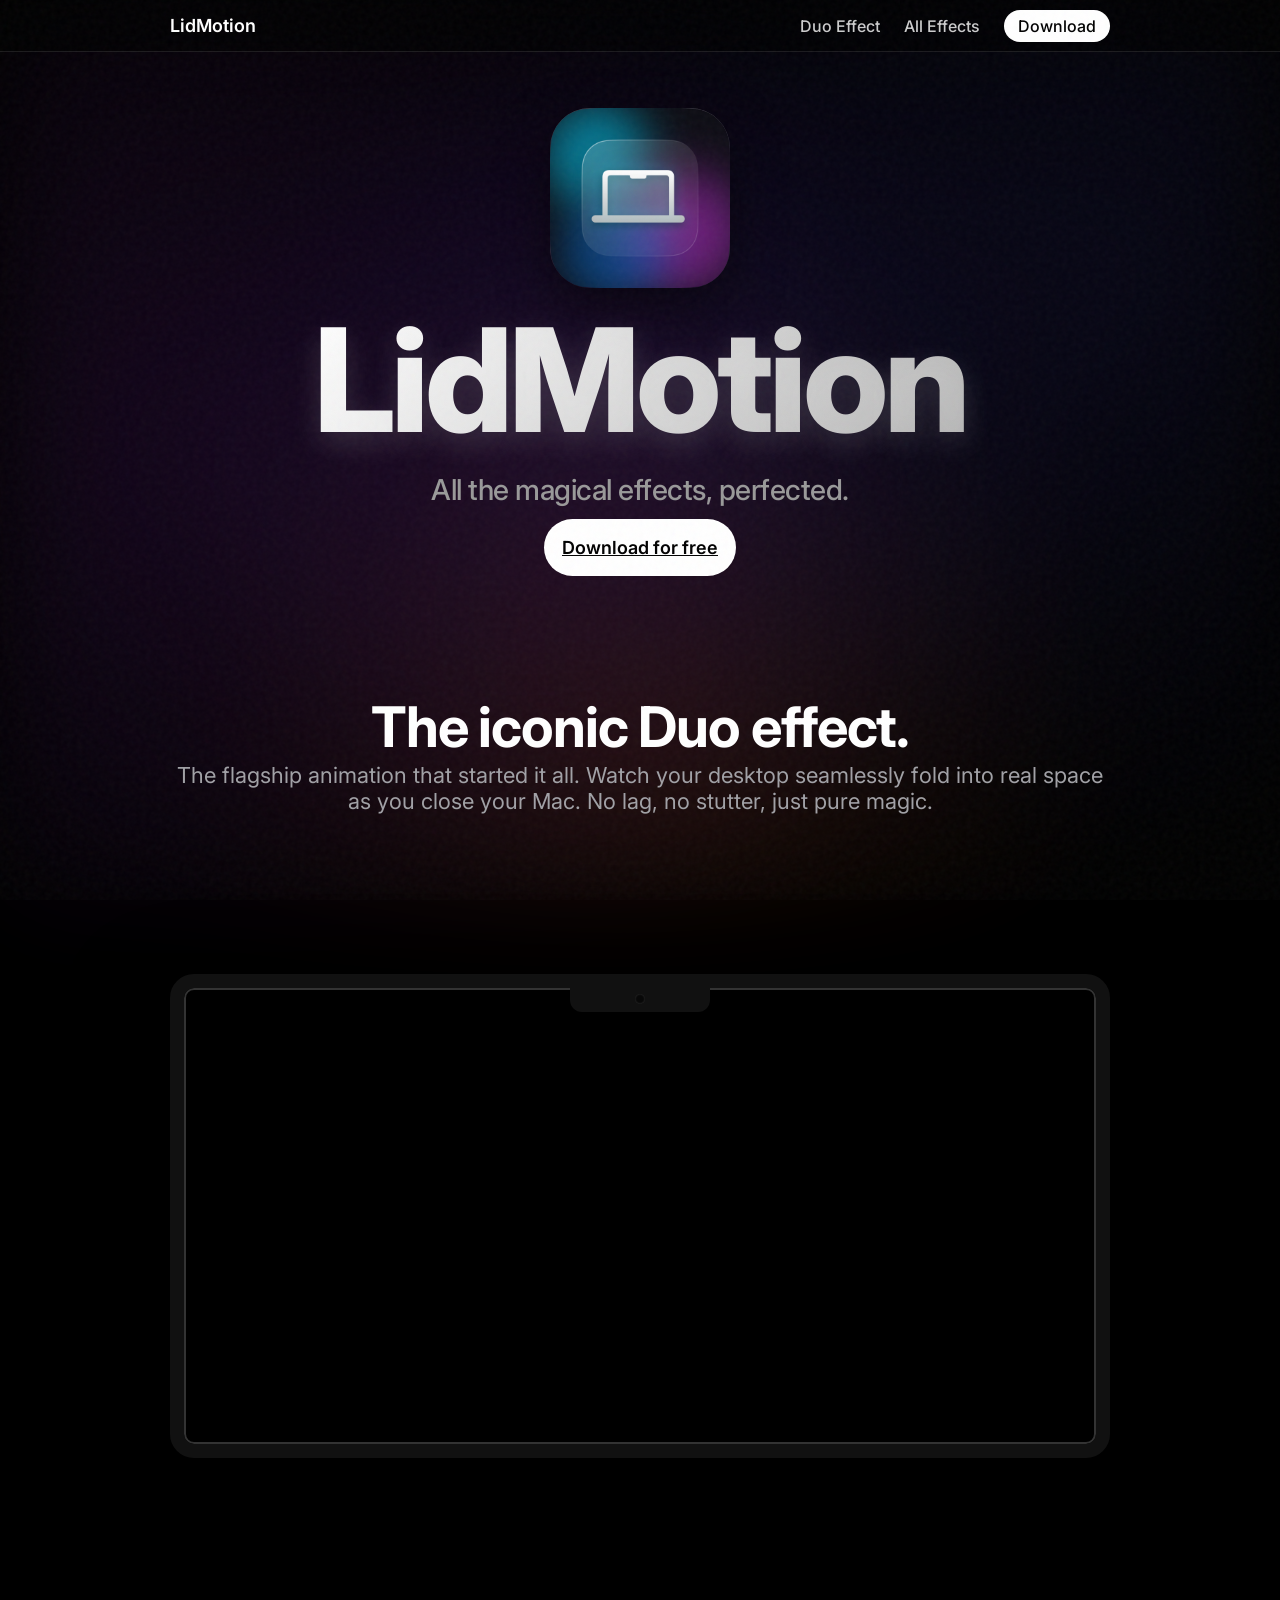
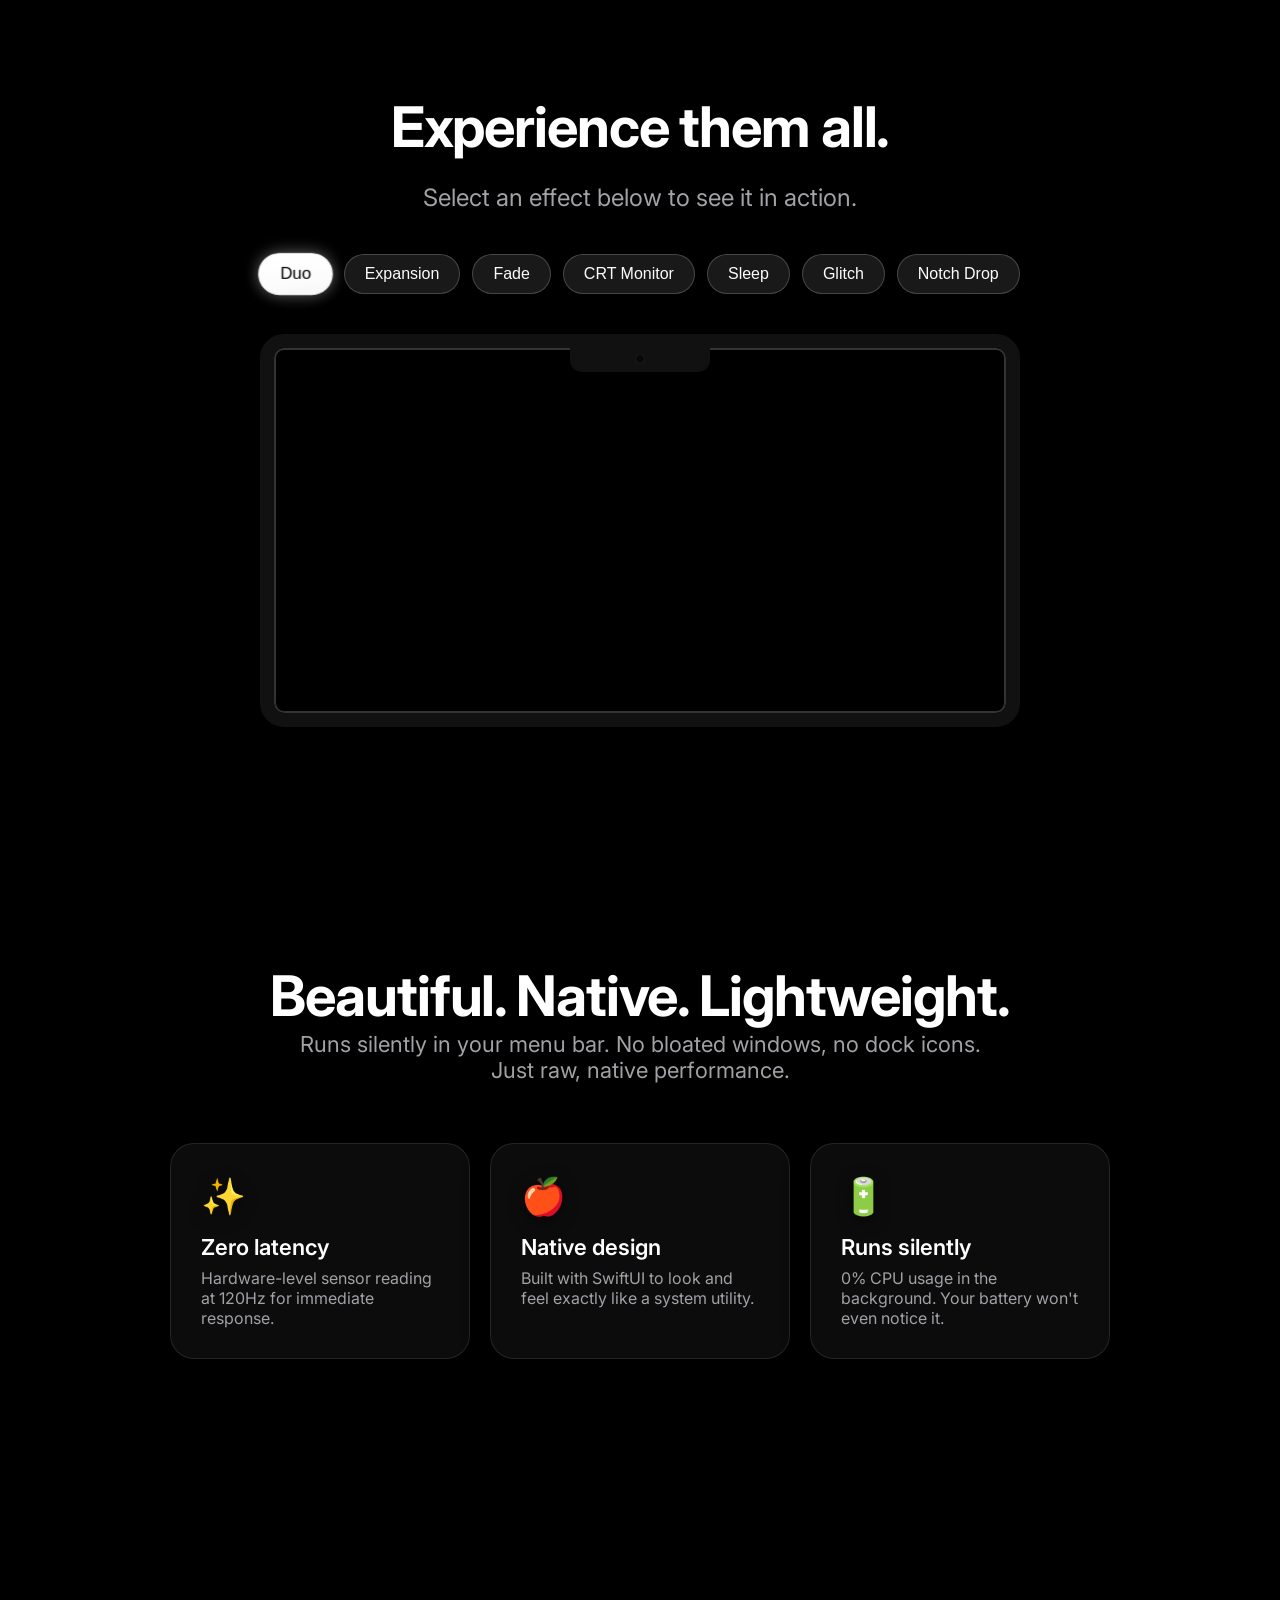
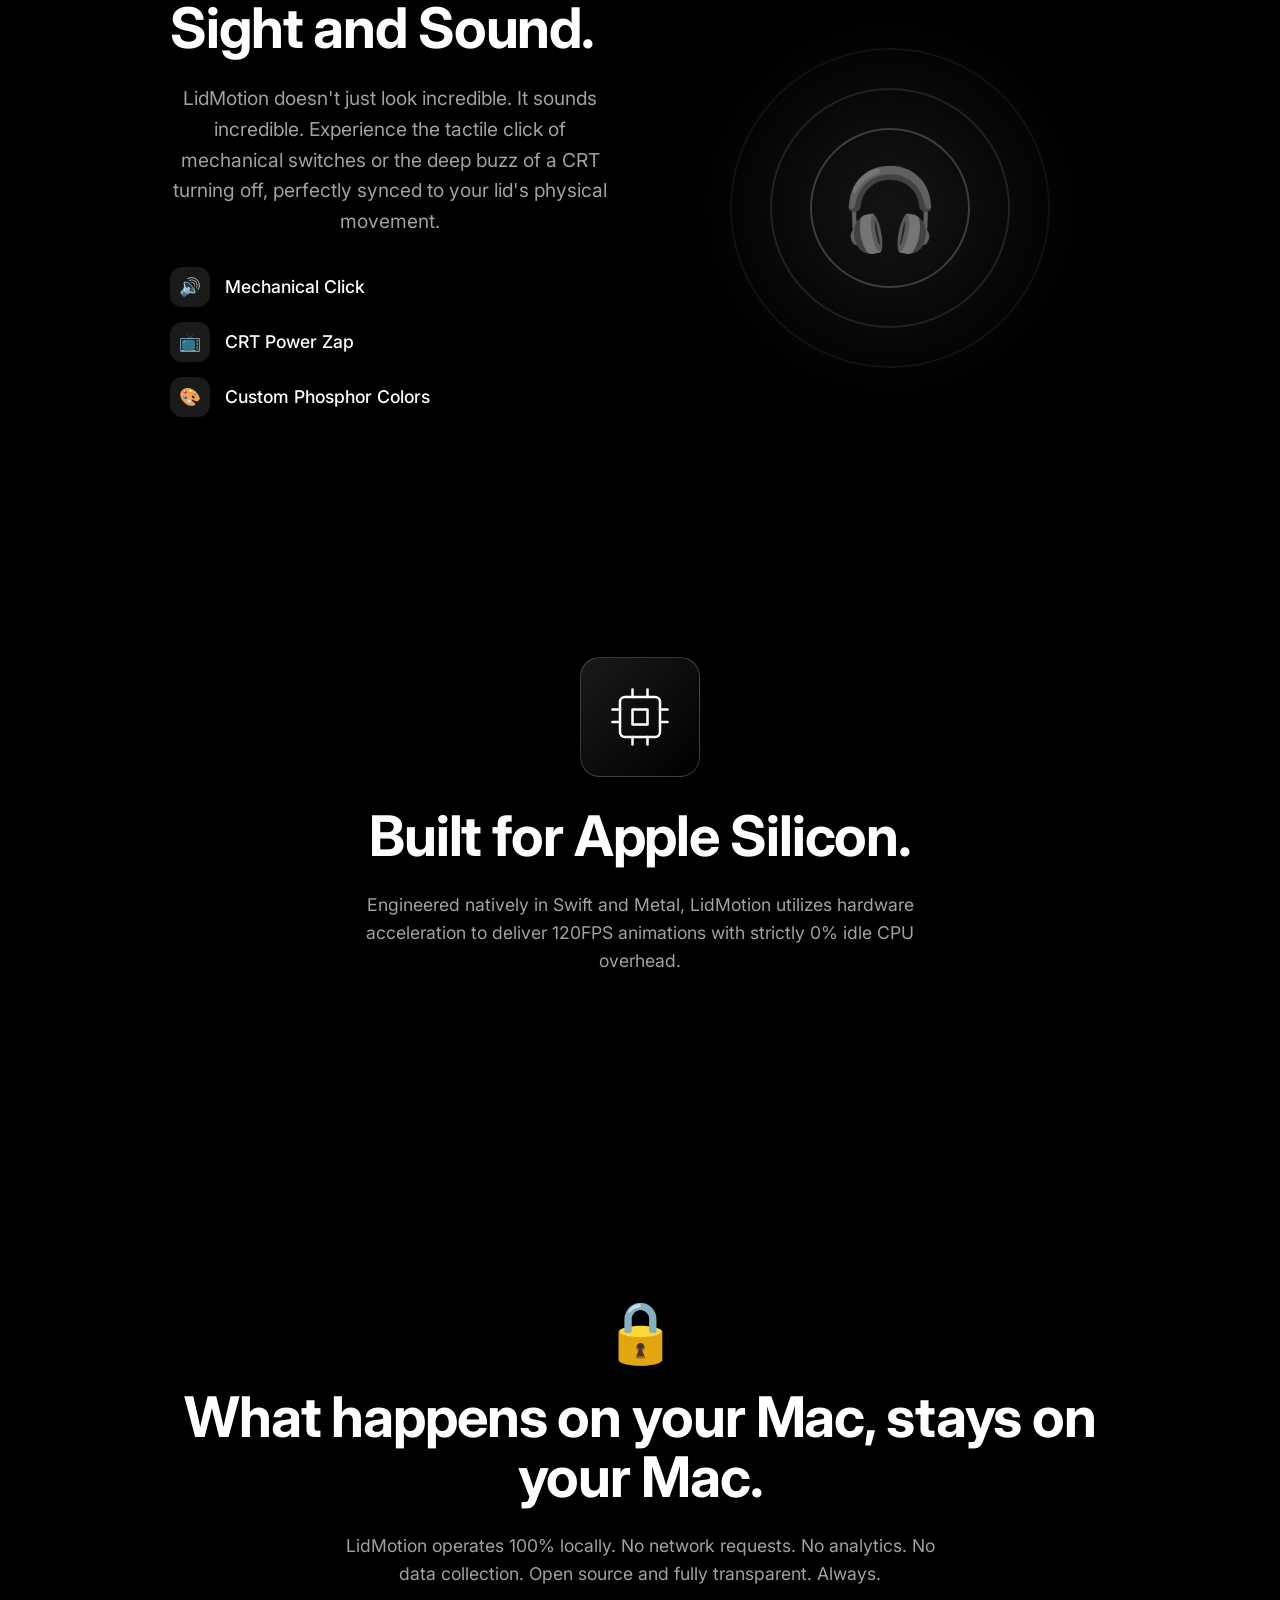
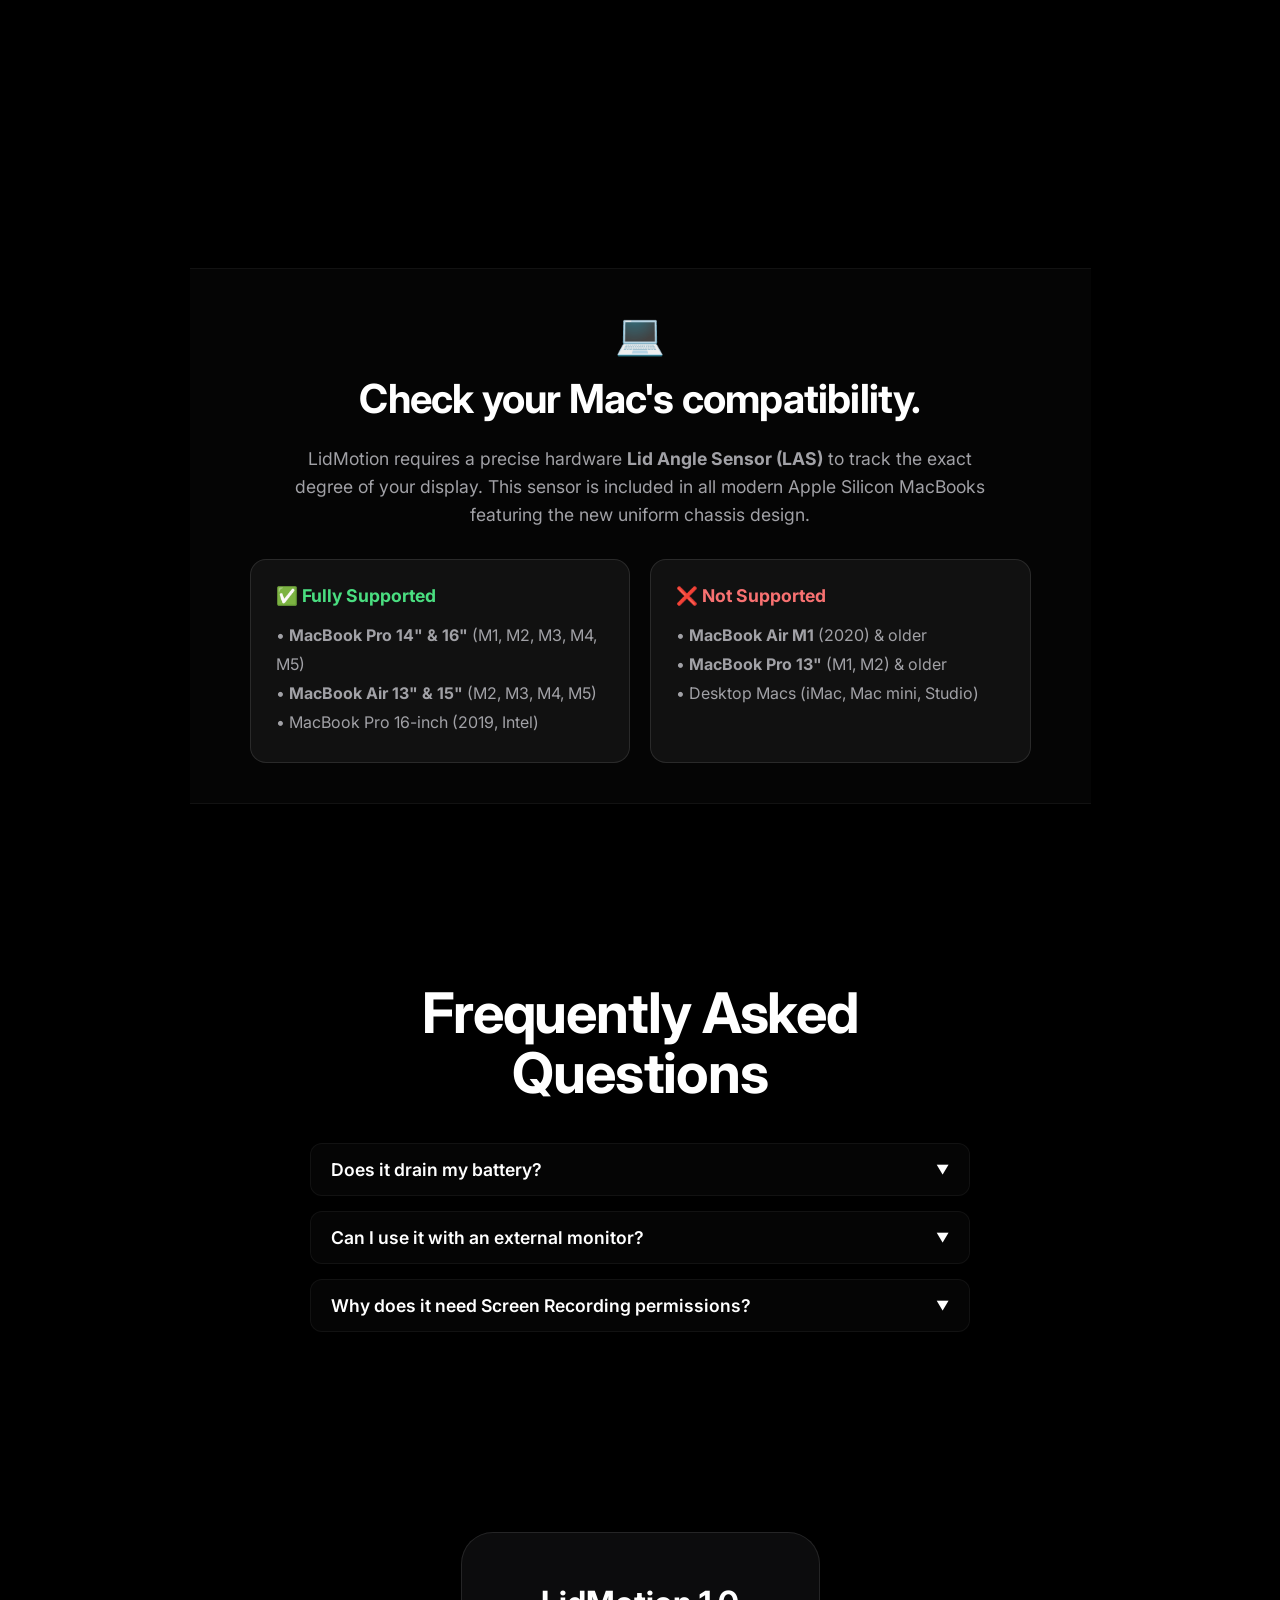
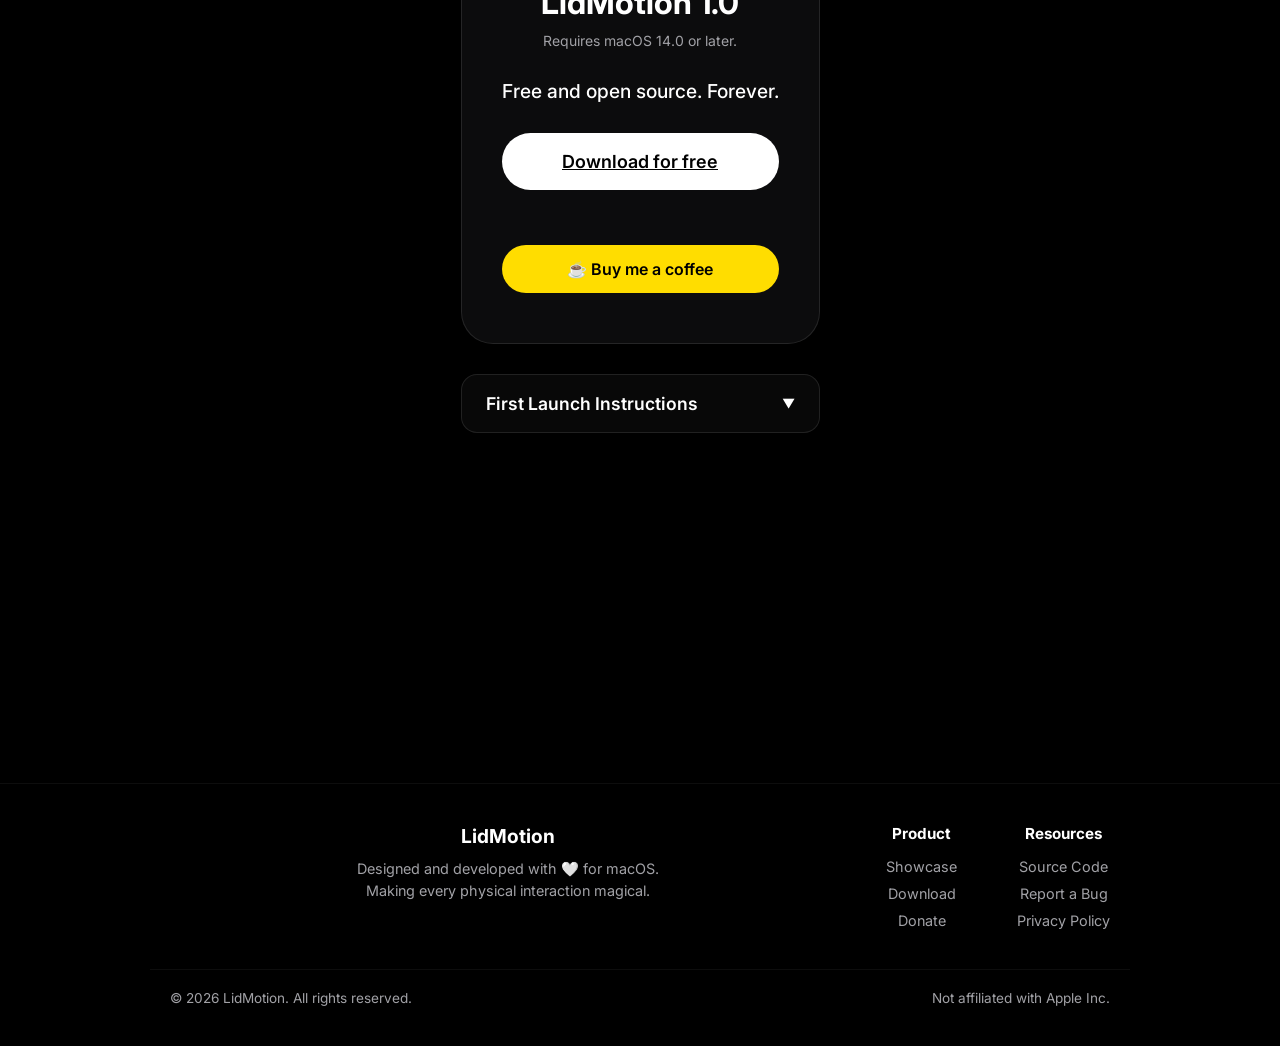
==== commit 48c183fd: "Update download link to point directly to v1.2 DMG" ====
--- a/Website/index.html
+++ b/Website/index.html
@@ -306,7 +306,7 @@
                     <div class="price" style="font-size: 1.2rem; margin-bottom: 30px; font-weight: 500;">Free and open source. Forever.</div>
                     
                     <div style="display: flex; flex-direction: column; gap: 15px; align-items: center;">
-                        <a href="https://github.com/TommasoGodiDev/LidMotion/releases/tag/v1.2" class="btn-buy-large" target="_blank" rel="noopener" style="width: 100%; text-align: center; box-sizing: border-box;">Download for free</a>
+                        <a href="https://github.com/TommasoGodiDev/LidMotion/raw/main/LidMotion_v1.2.dmg" class="btn-buy-large" target="_blank" rel="noopener" style="width: 100%; text-align: center; box-sizing: border-box;">Download for free</a>
                         
                         <a href="https://buymeacoffee.com/lidmotion" target="_blank" rel="noopener" style="display: inline-block; background-color: #FFDD00; color: #000000; padding: 14px 20px; border-radius: 980px; font-weight: 600; text-decoration: none; font-size: 1rem; transition: transform 0.2s; width: 100%; box-sizing: border-box; text-align: center;">☕ Buy me a coffee</a>
                     </div>
@@ -342,7 +342,7 @@
                     <h4 style="color: #fff; margin-bottom: 15px; font-size: 0.95rem;">Product</h4>
                     <div style="display: flex; flex-direction: column; gap: 10px;">
                         <a href="#effects" style="color: var(--text-secondary); text-decoration: none; font-size: 0.9rem; transition: color 0.2s;">Showcase</a>
-                        <a href="https://github.com/TommasoGodiDev/LidMotion/releases/tag/v1.2" target="_blank" style="color: var(--text-secondary); text-decoration: none; font-size: 0.9rem; transition: color 0.2s;">Download</a>
+                        <a href="https://github.com/TommasoGodiDev/LidMotion/raw/main/LidMotion_v1.2.dmg" target="_blank" style="color: var(--text-secondary); text-decoration: none; font-size: 0.9rem; transition: color 0.2s;">Download</a>
                         <a href="https://buymeacoffee.com/lidmotion" target="_blank" style="color: var(--text-secondary); text-decoration: none; font-size: 0.9rem; transition: color 0.2s;">Donate</a>
                     </div>
                 </div>
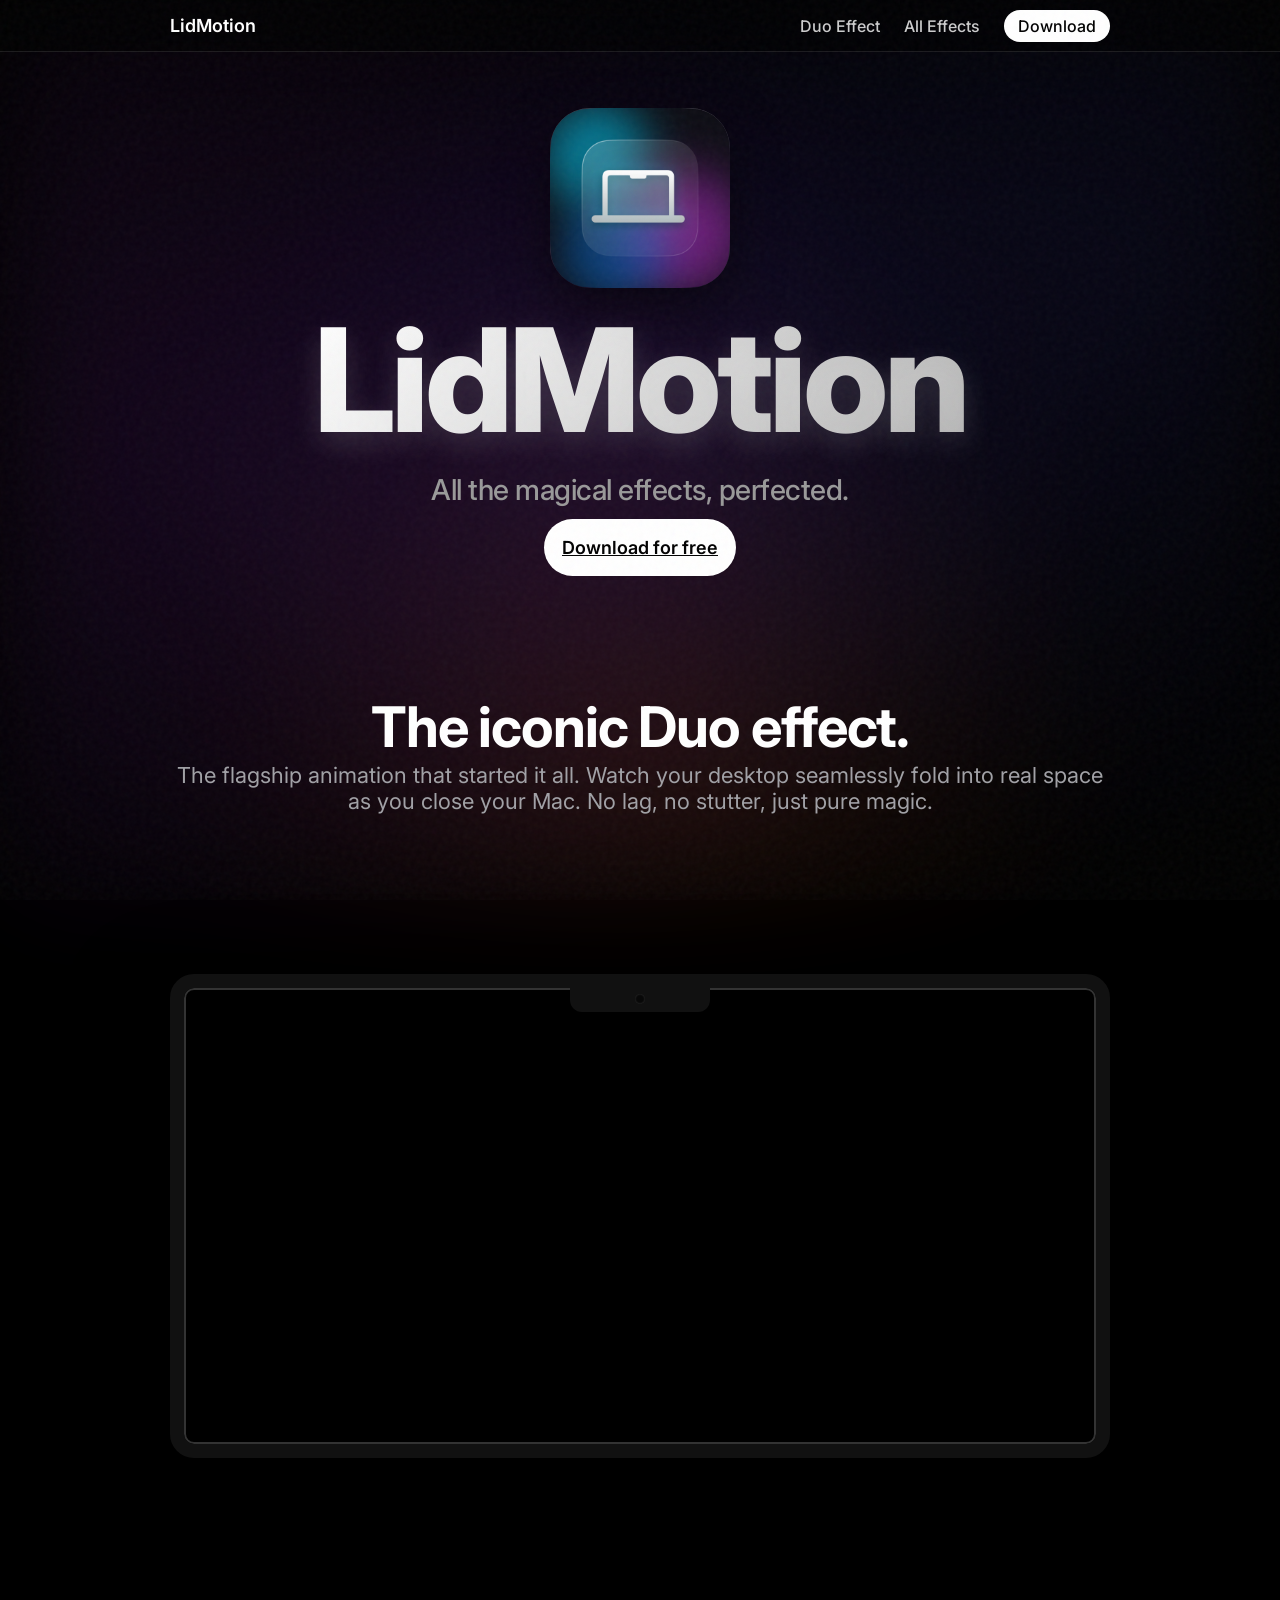
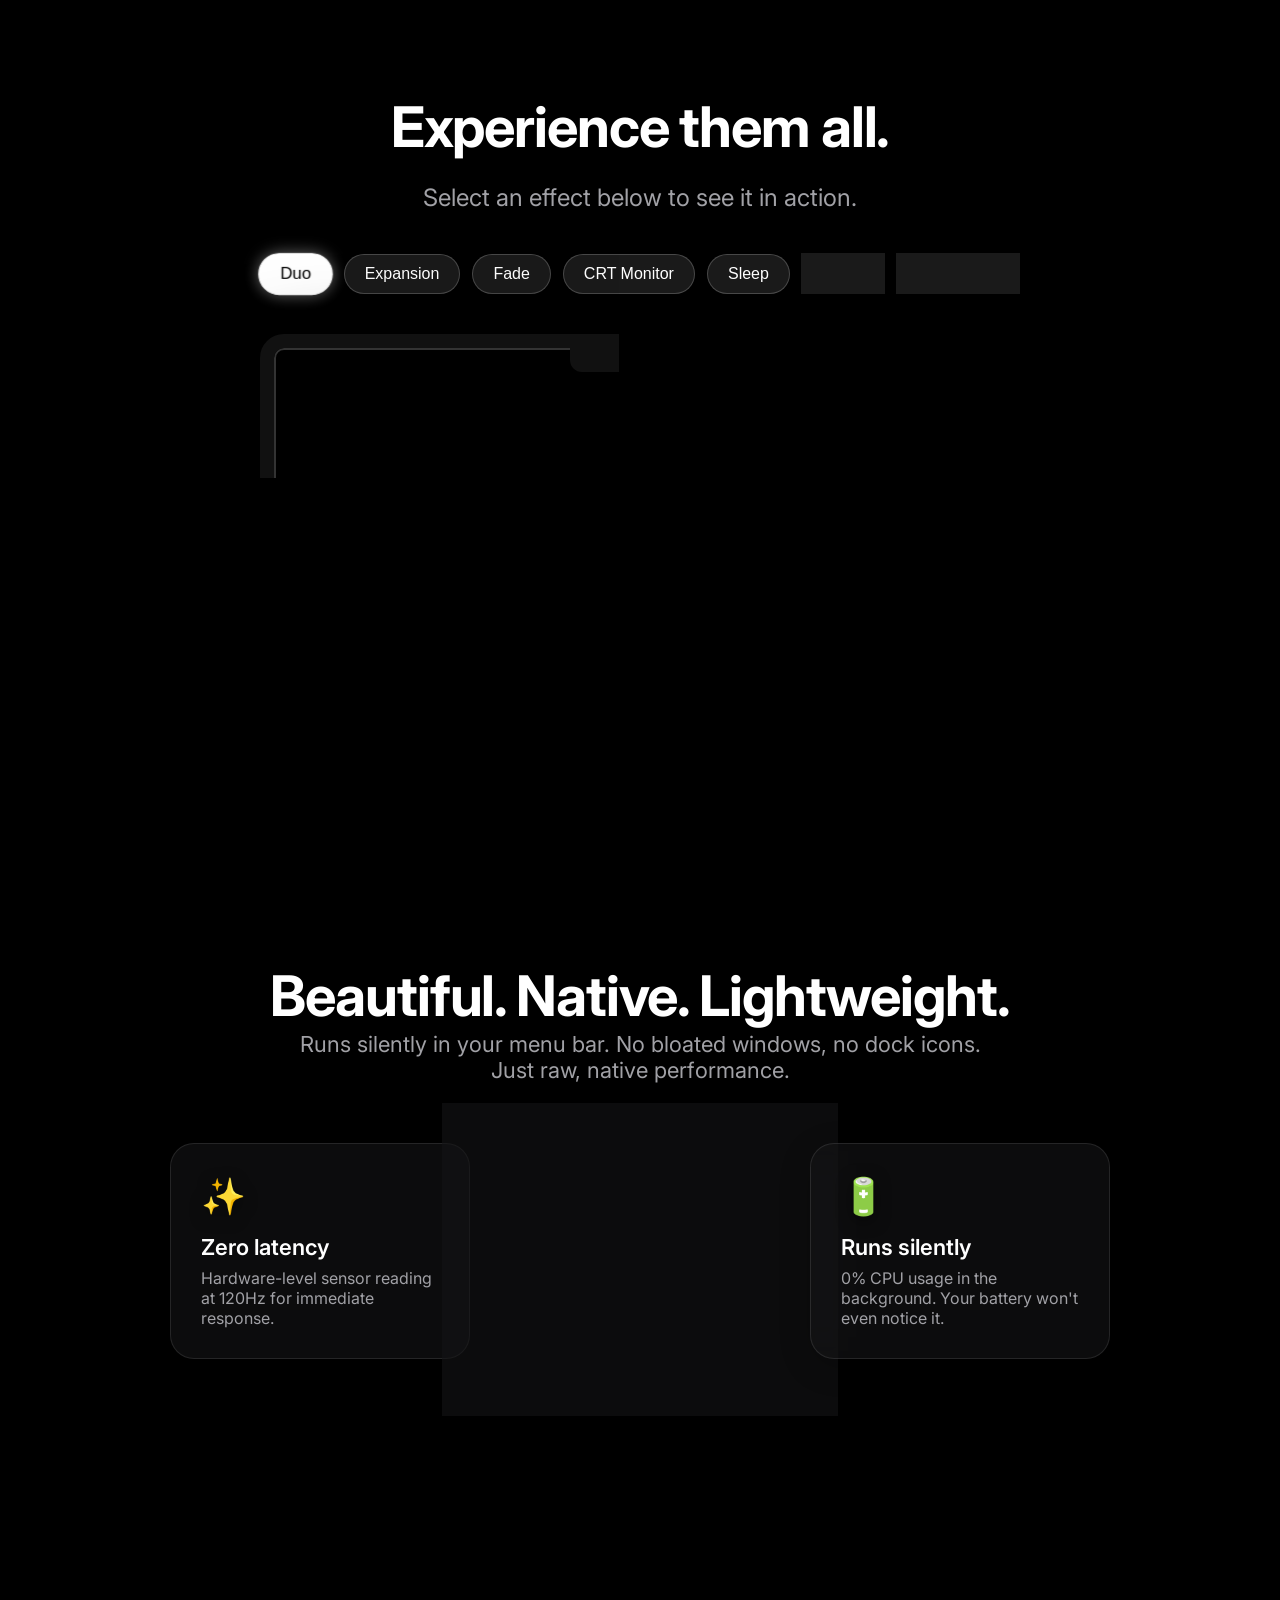
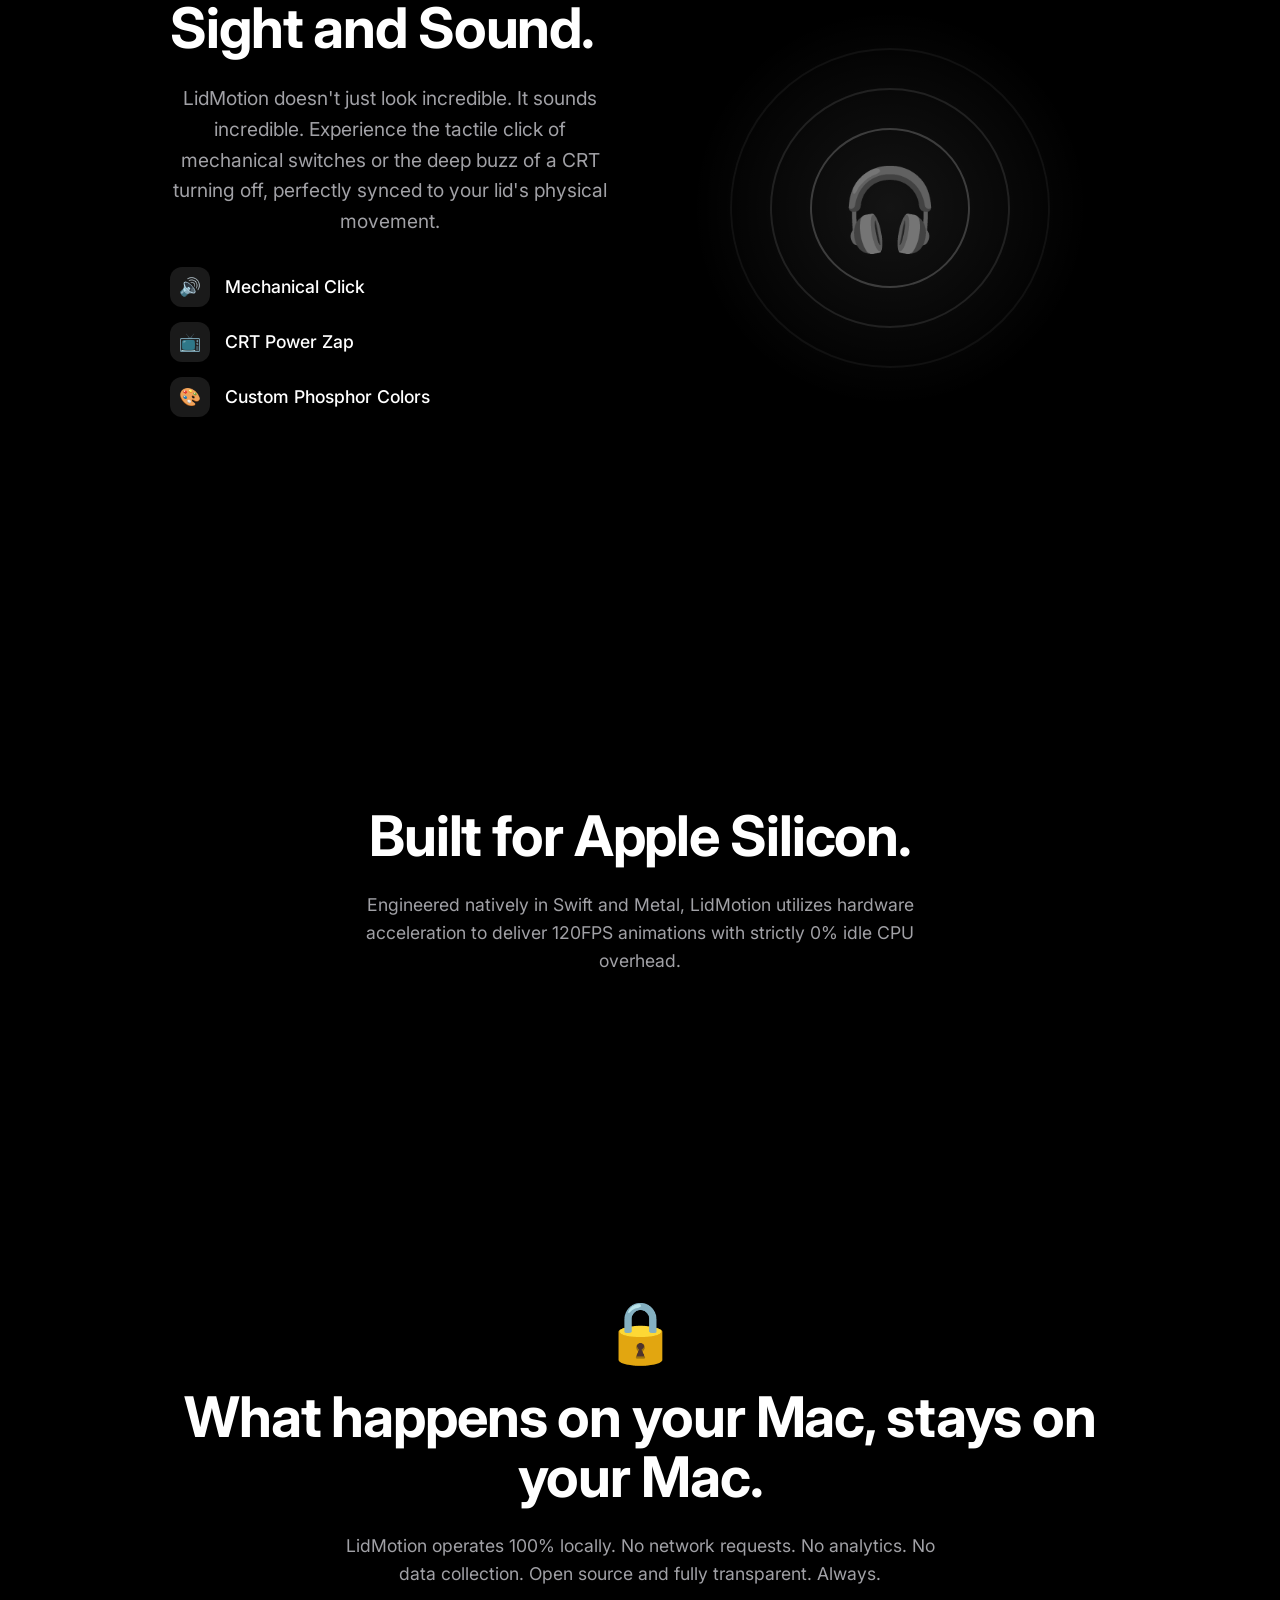
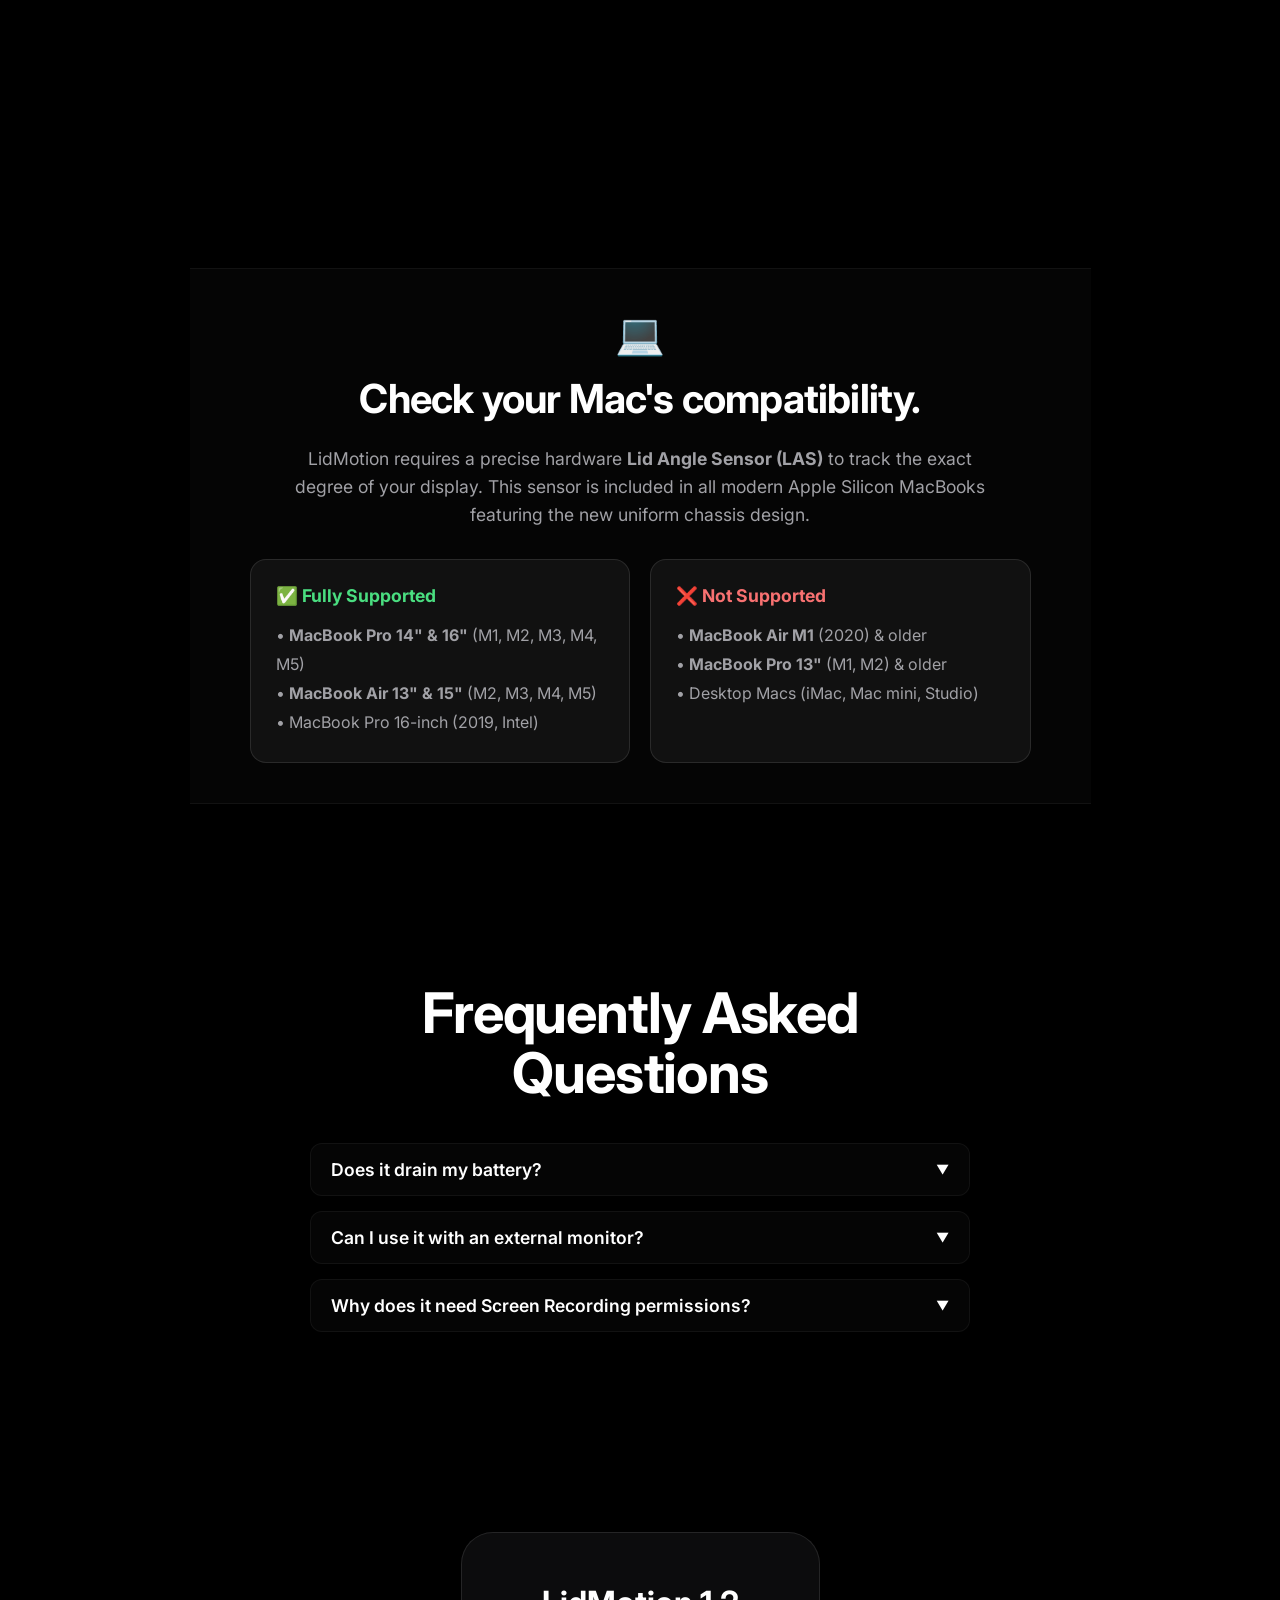
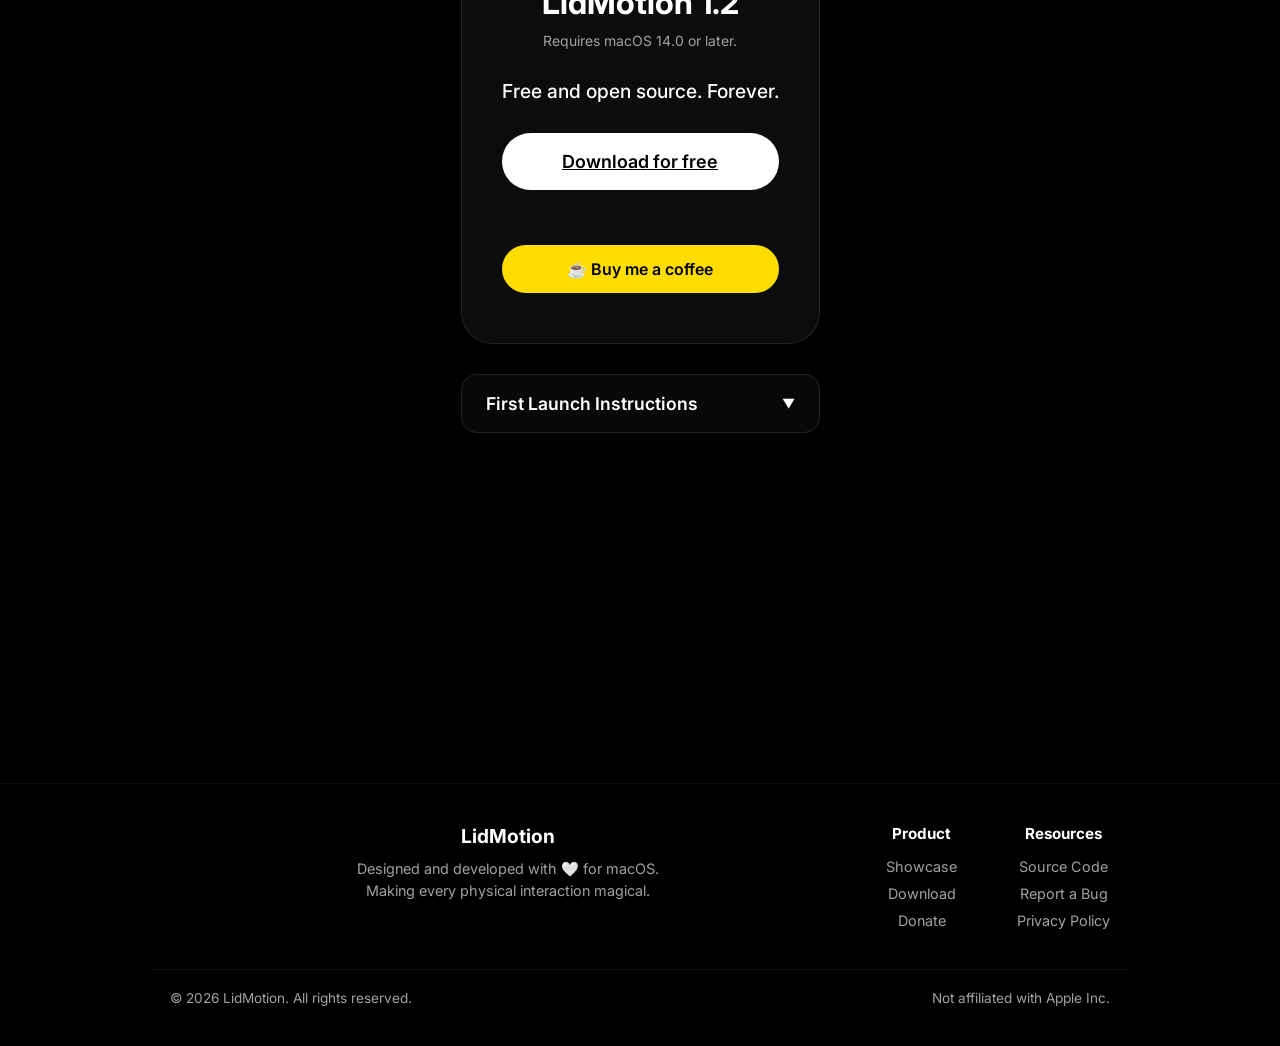
==== commit 3c2a8bd8: "Update README and pricing section to version 1.2" ====
--- a/Website/index.html
+++ b/Website/index.html
@@ -301,7 +301,7 @@
         <section id="pricing" class="pricing-section" style="margin-bottom: 80px;">
             <div class="content-wrapper">
                 <div class="pricing-card fade-up" style="max-width: 500px; padding: 50px 40px;">
-                    <h2 class="price-title" style="margin-bottom: 10px;">LidMotion 1.0</h2>
+                    <h2 class="price-title" style="margin-bottom: 10px;">LidMotion 1.2</h2>
                     <p class="compatibility" style="margin-bottom: 30px;">Requires macOS 14.0 or later.</p>
                     <div class="price" style="font-size: 1.2rem; margin-bottom: 30px; font-weight: 500;">Free and open source. Forever.</div>
                     
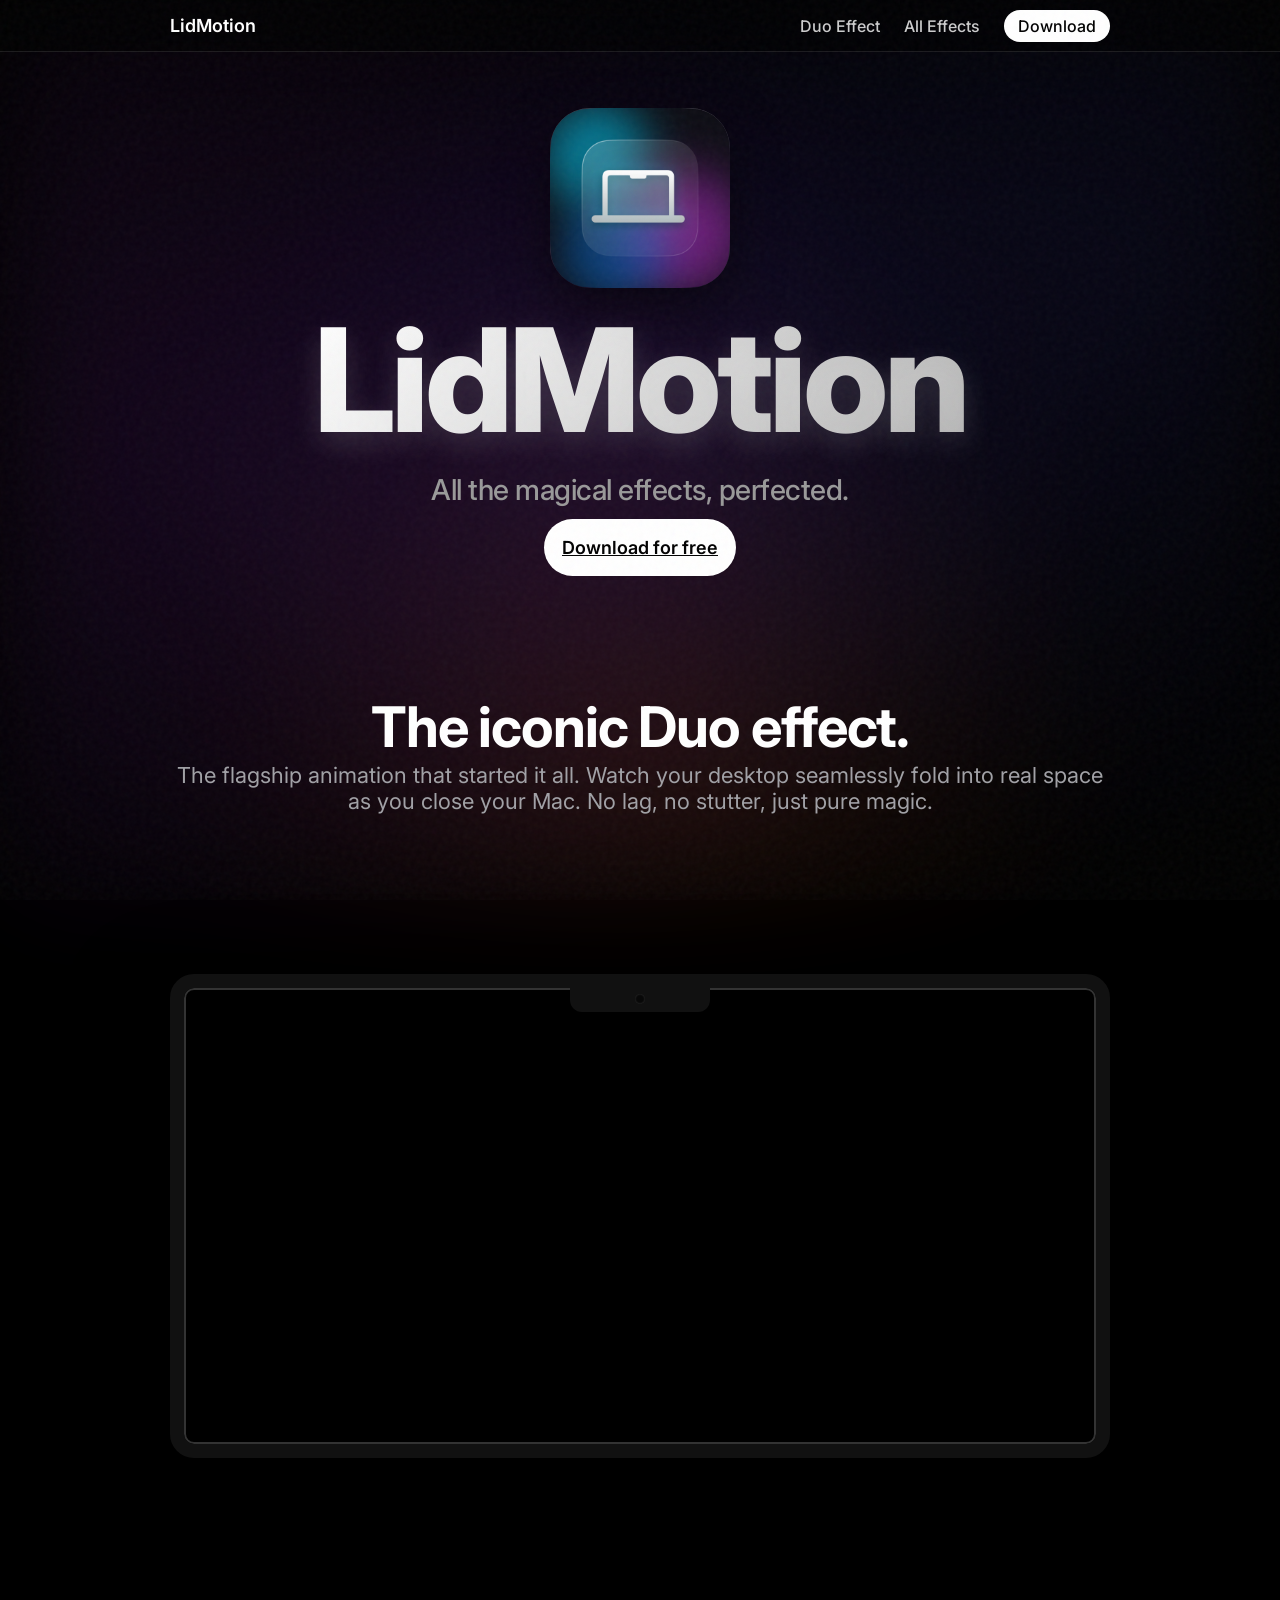
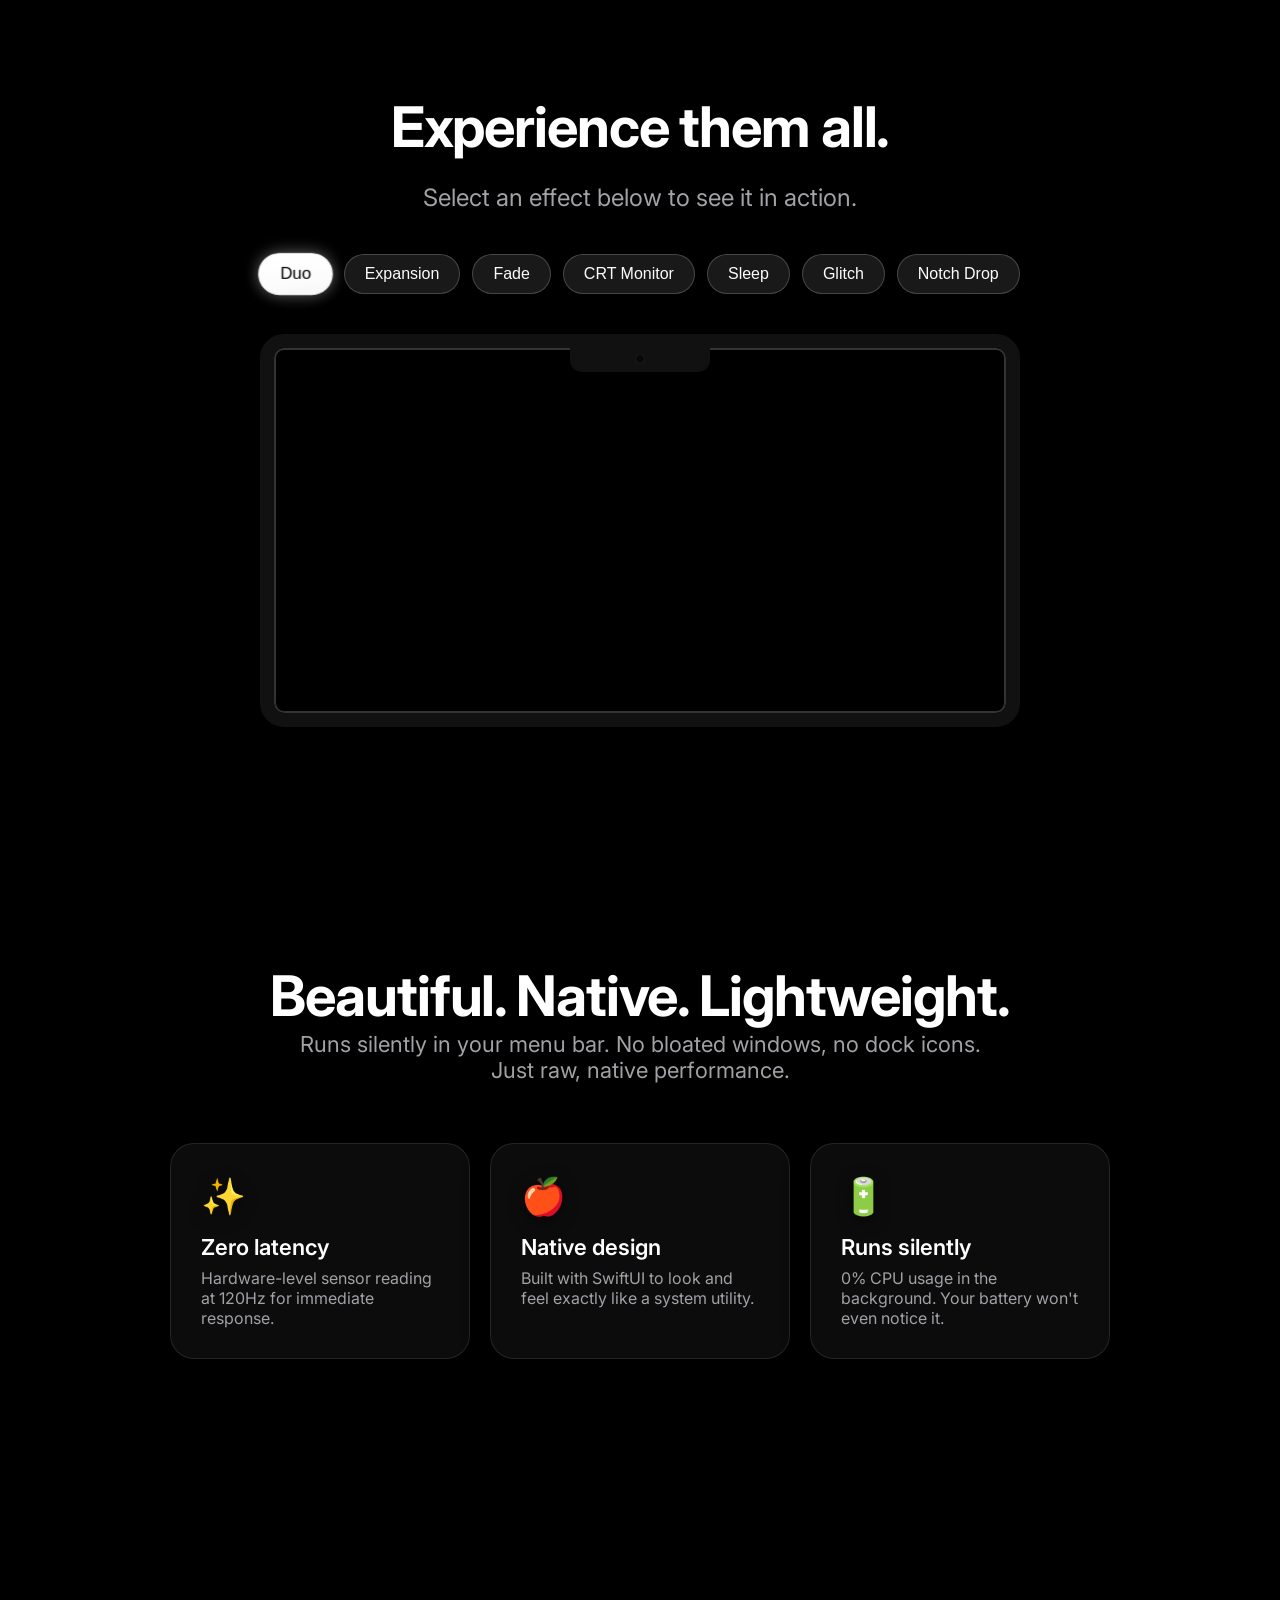
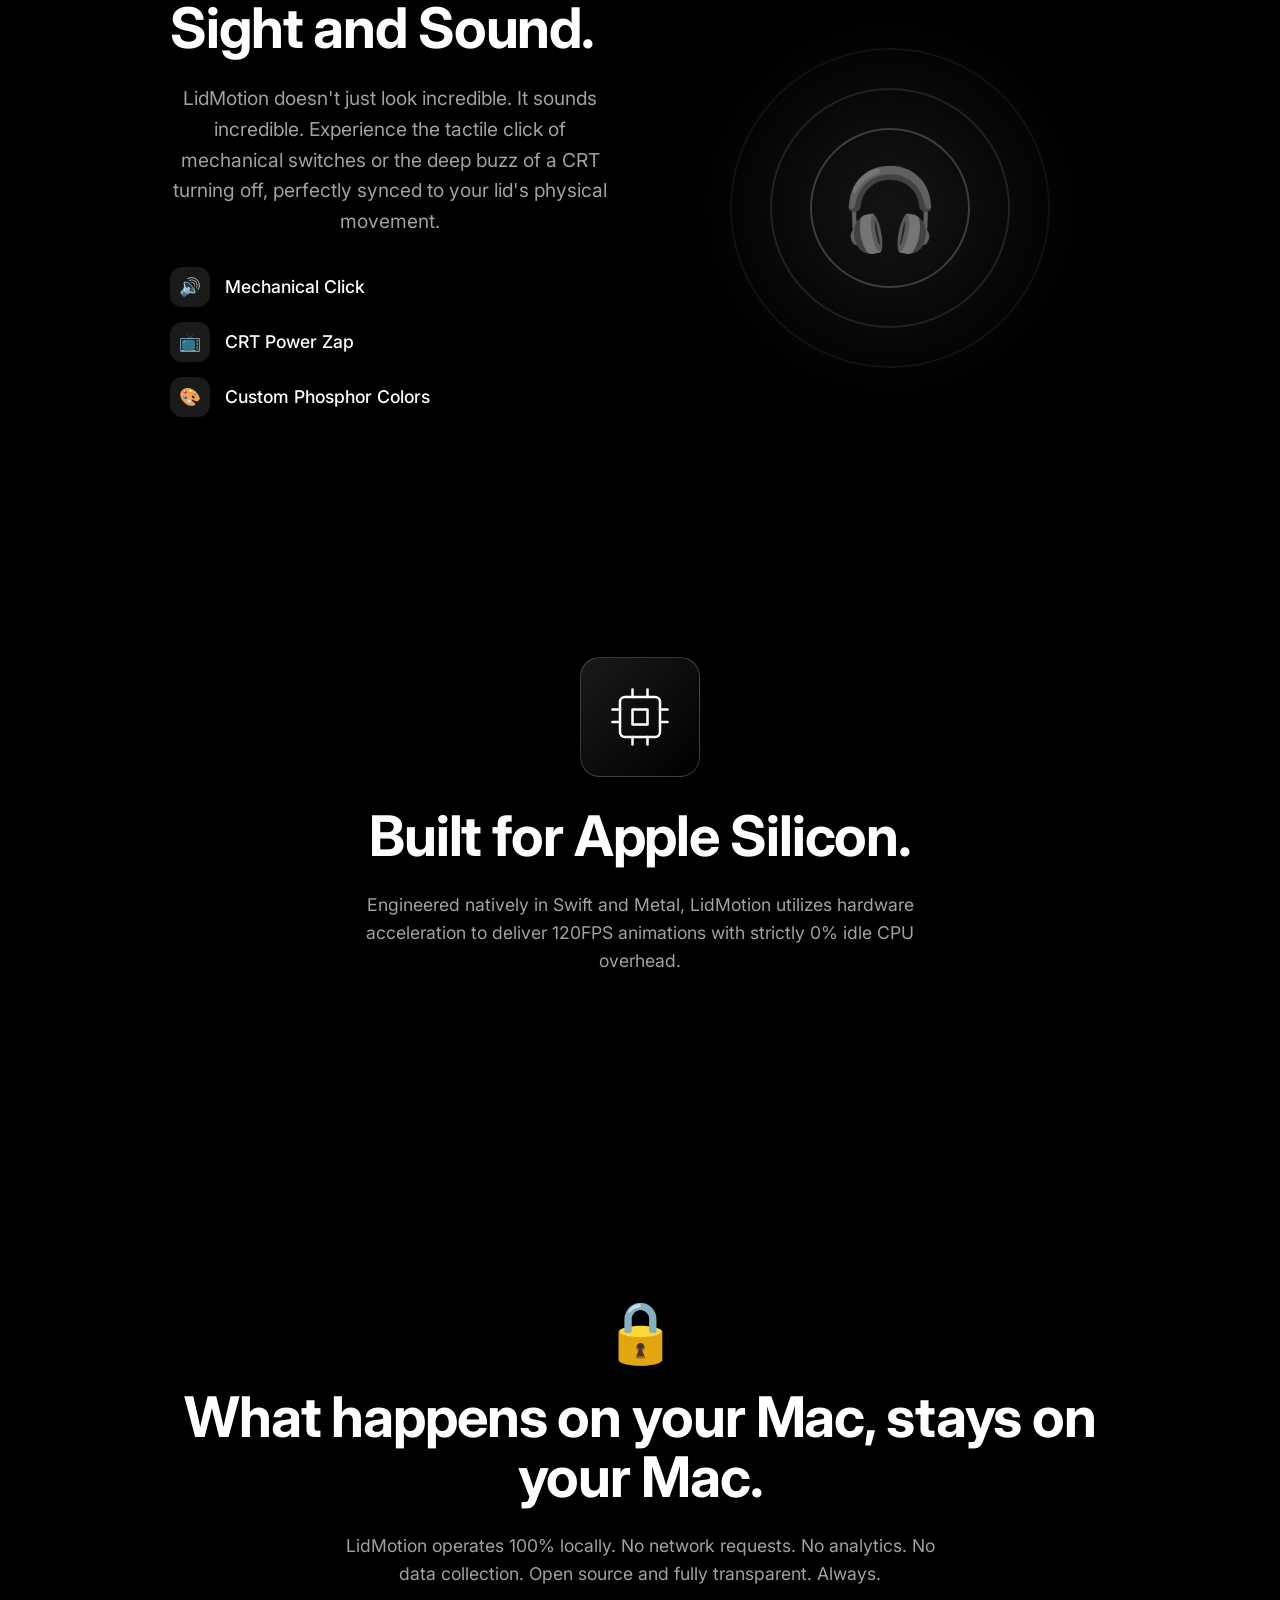
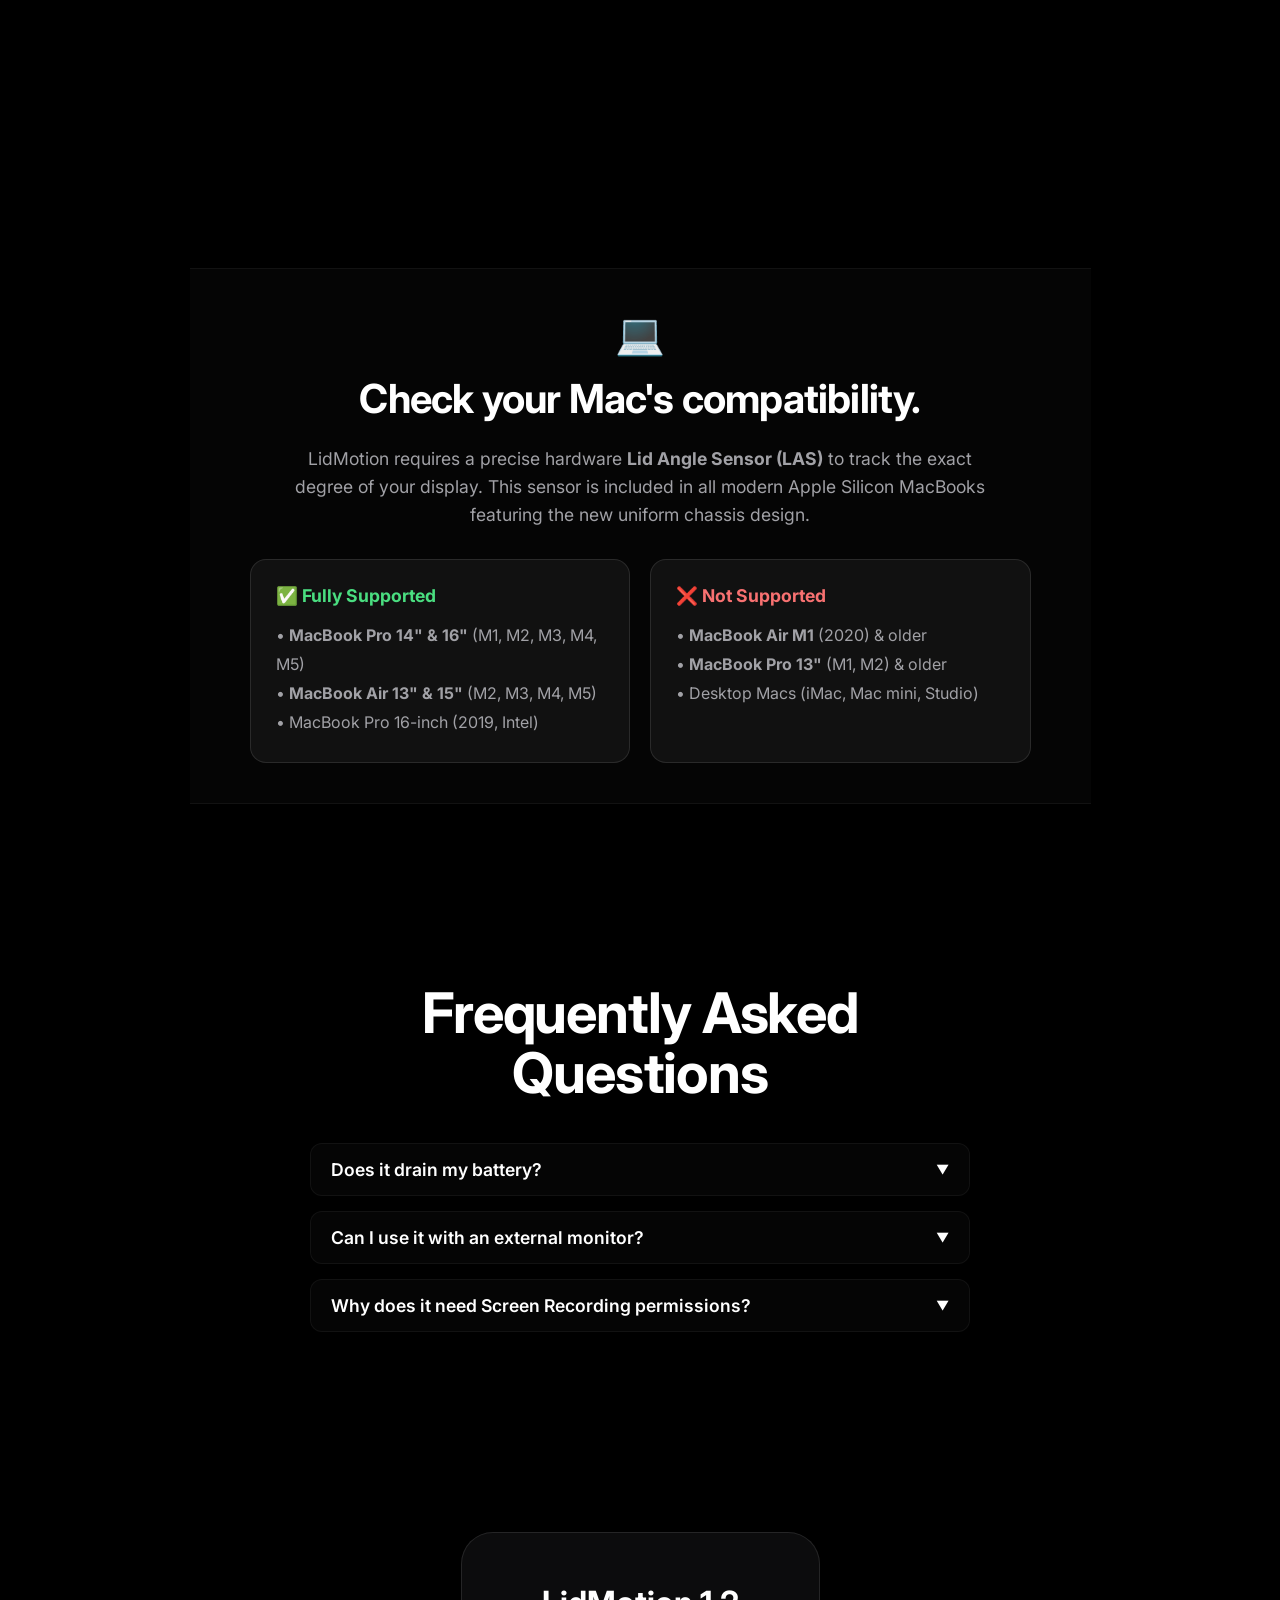
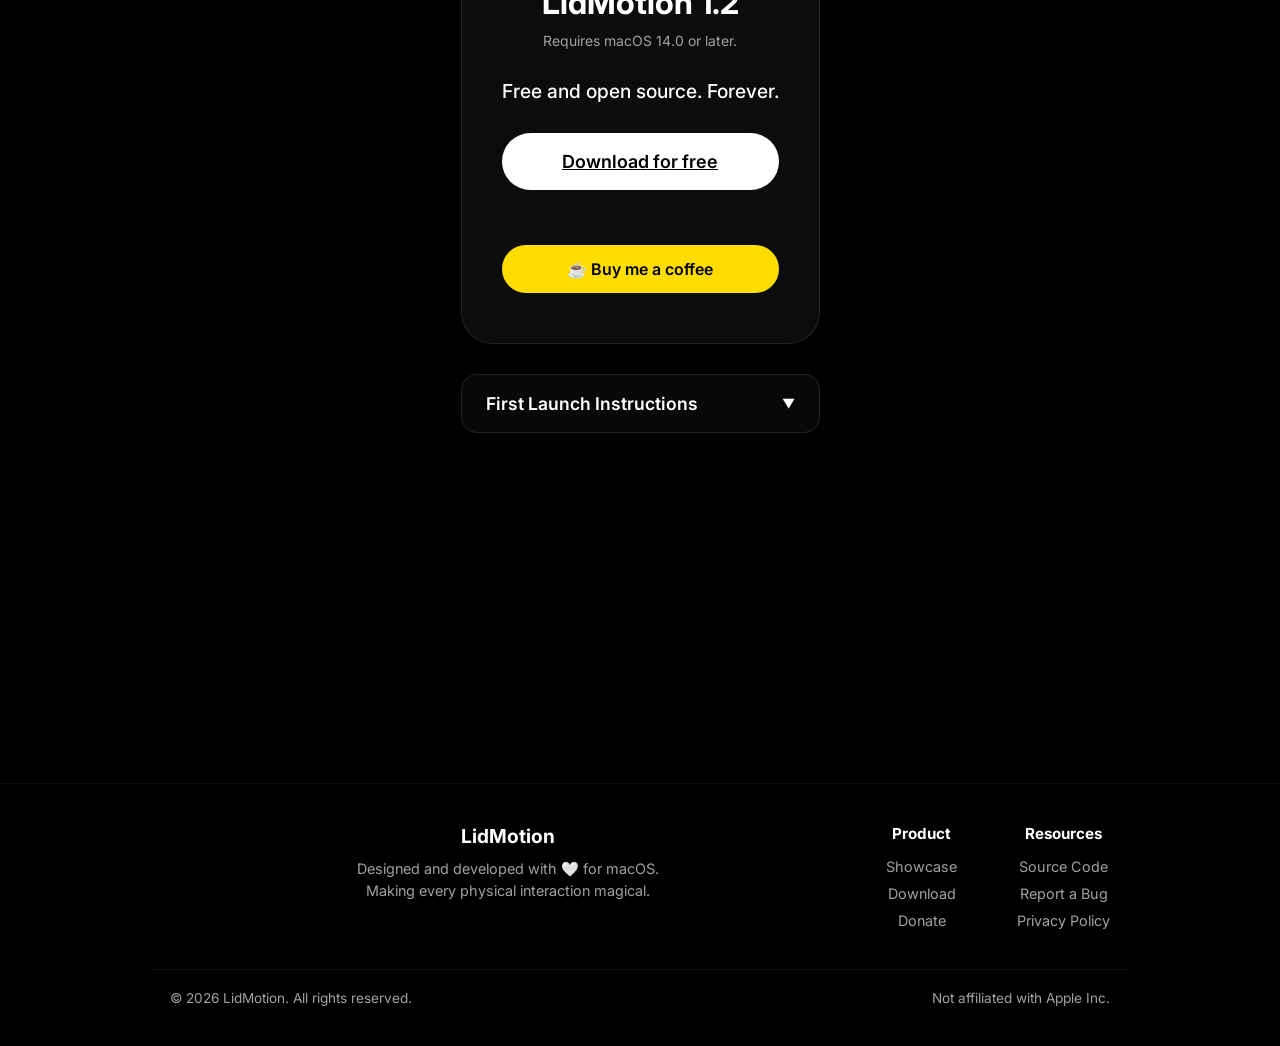
==== commit 5507b4b2: "Add Google Analytics tag" ====
--- a/Website/index.html
+++ b/Website/index.html
@@ -41,6 +41,16 @@
       "url": "https://lidmotion.n4nhcnd8bg.workers.dev/"
     }
     </script>
+
+    <!-- Google tag (gtag.js) -->
+    <script async src="https://www.googletagmanager.com/gtag/js?id=G-H3BWW7E4RZ"></script>
+    <script>
+      window.dataLayer = window.dataLayer || [];
+      function gtag(){dataLayer.push(arguments);}
+      gtag('js', new Date());
+
+      gtag('config', 'G-H3BWW7E4RZ');
+    </script>
 </head>
 <body>
     <div class="mesh-gradient-center"></div>
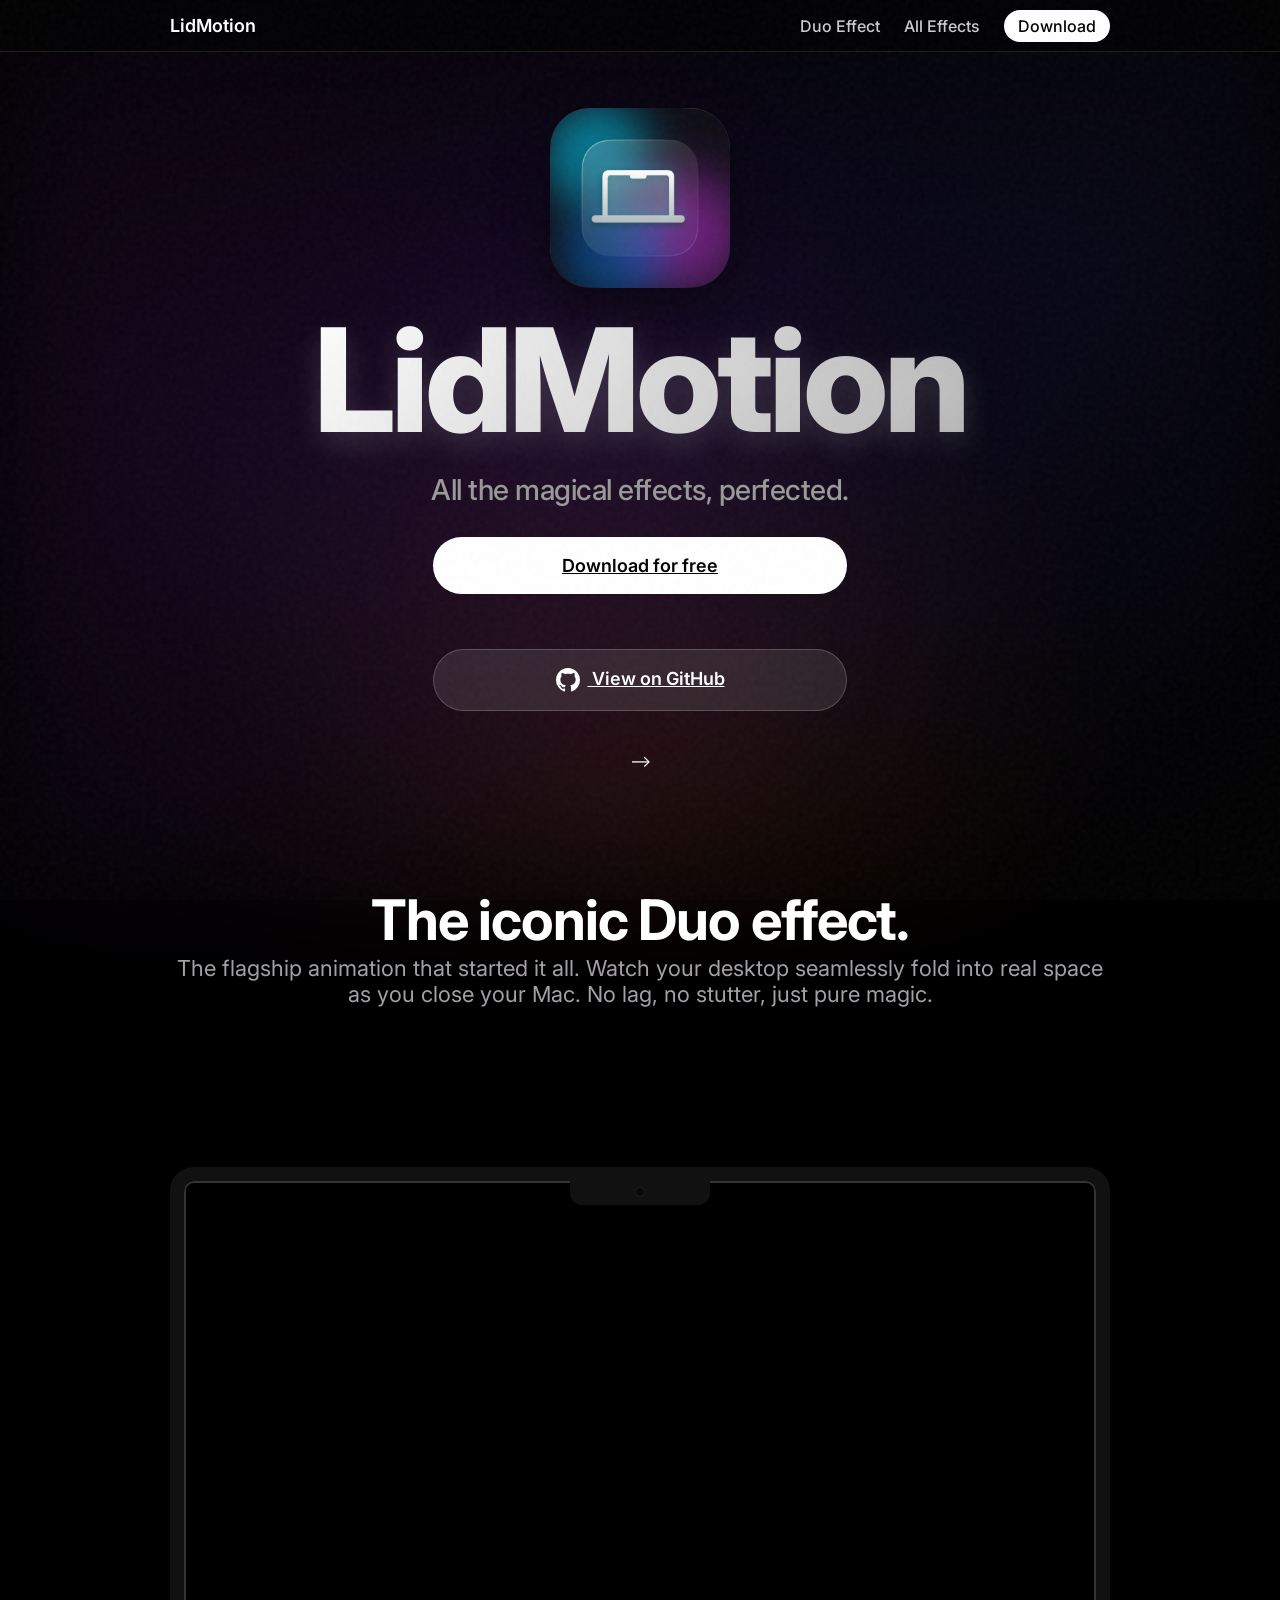
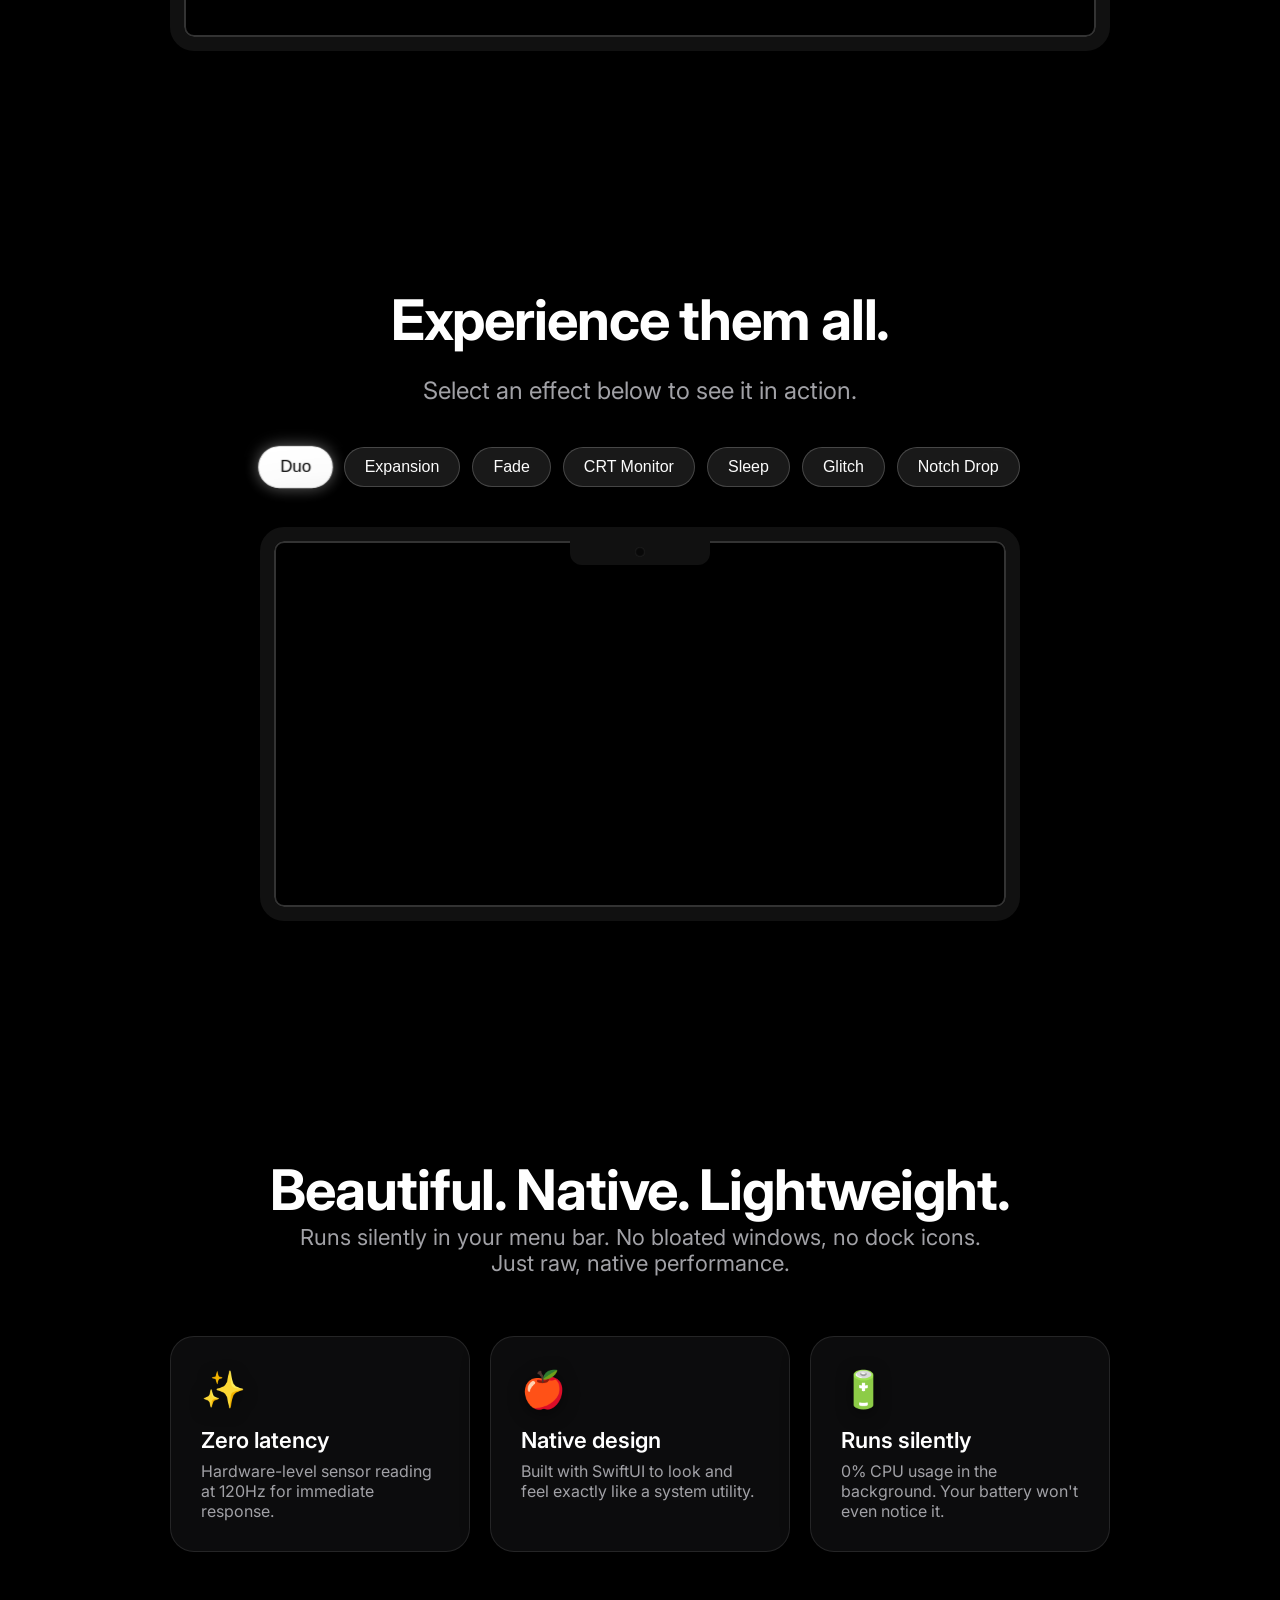
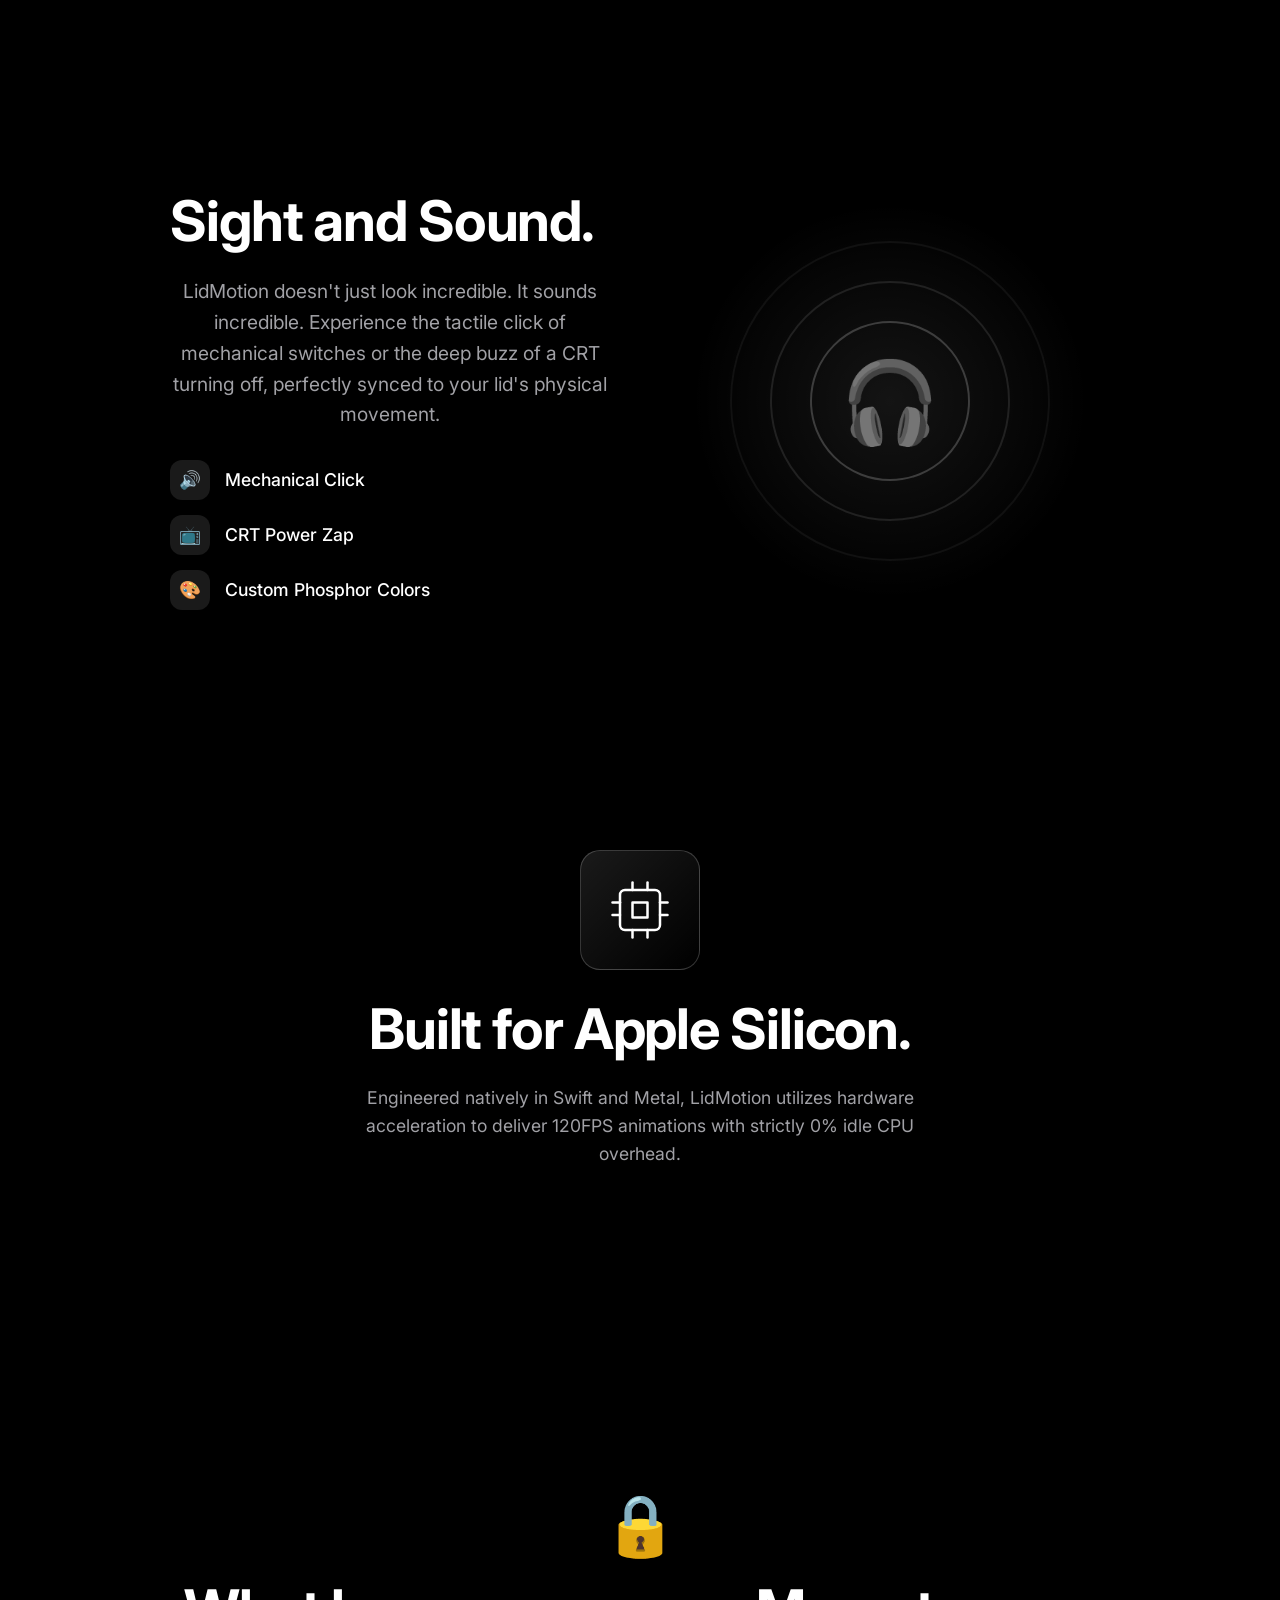
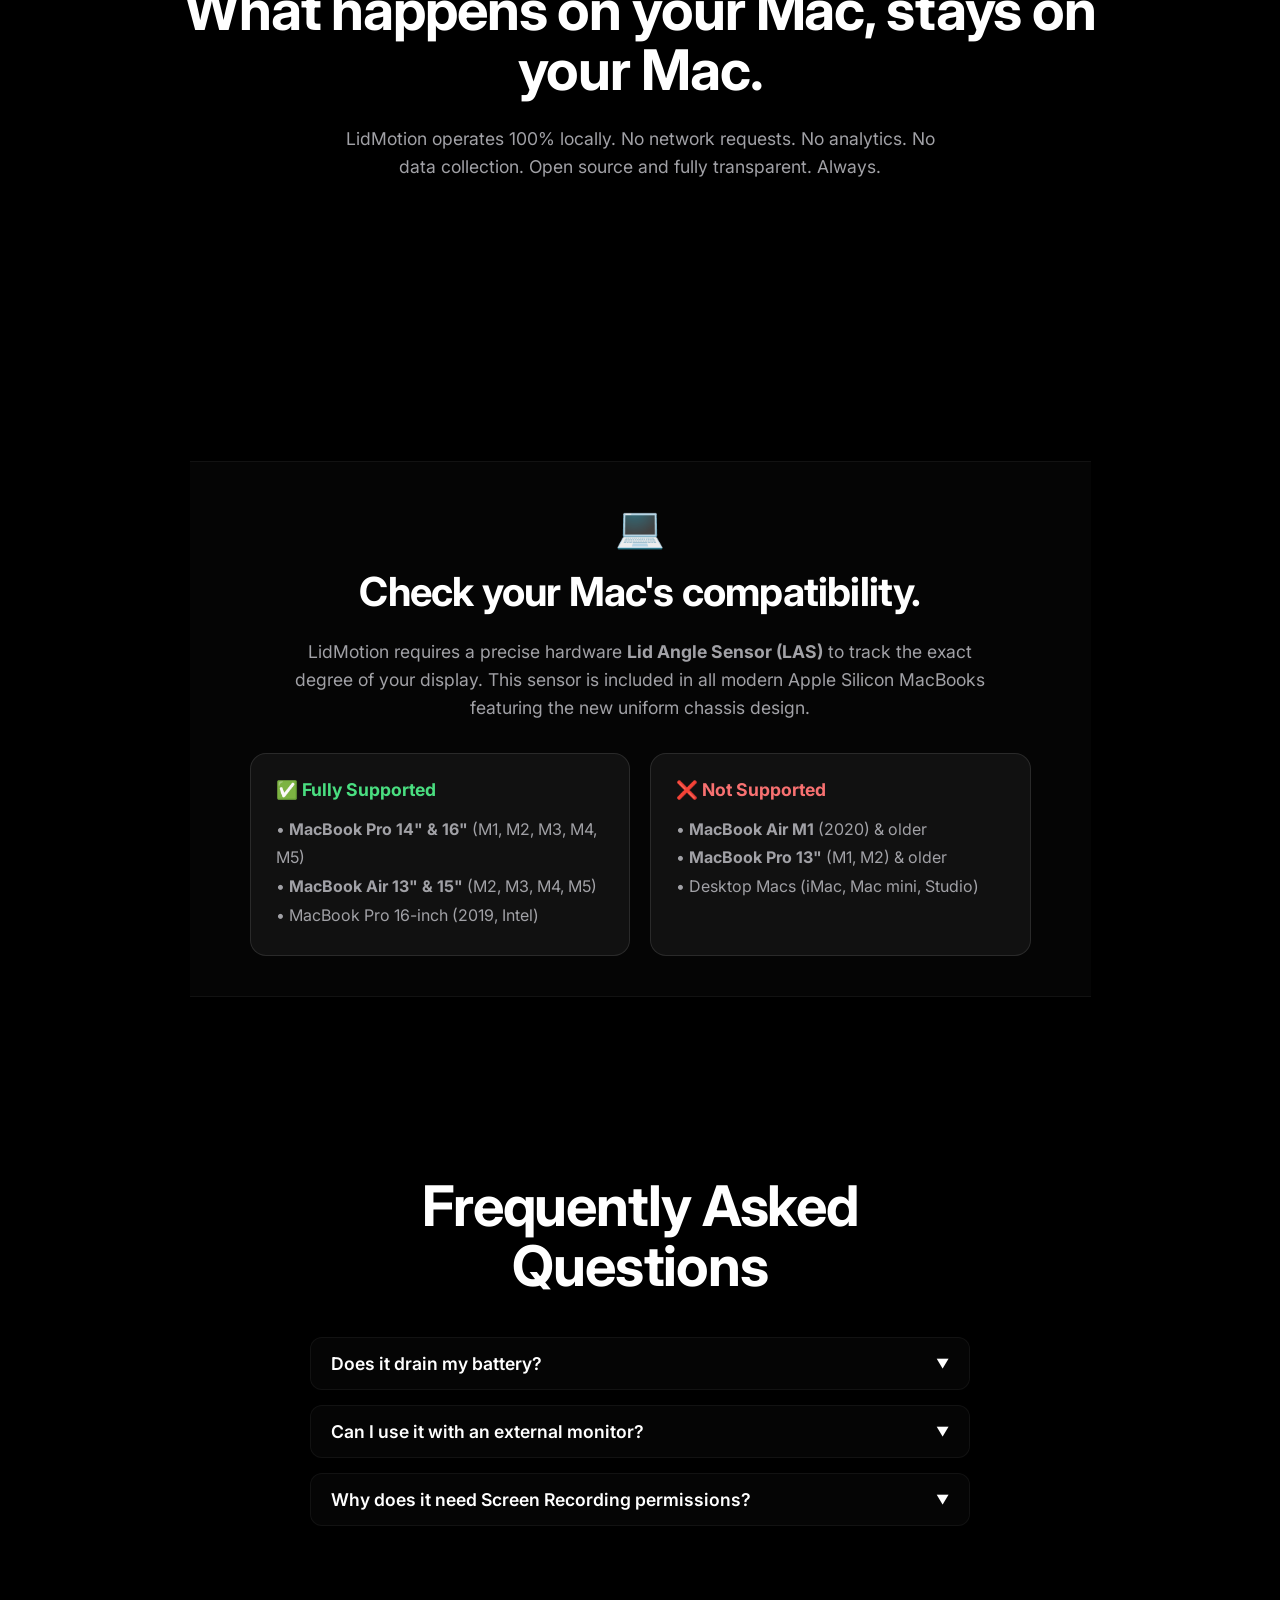
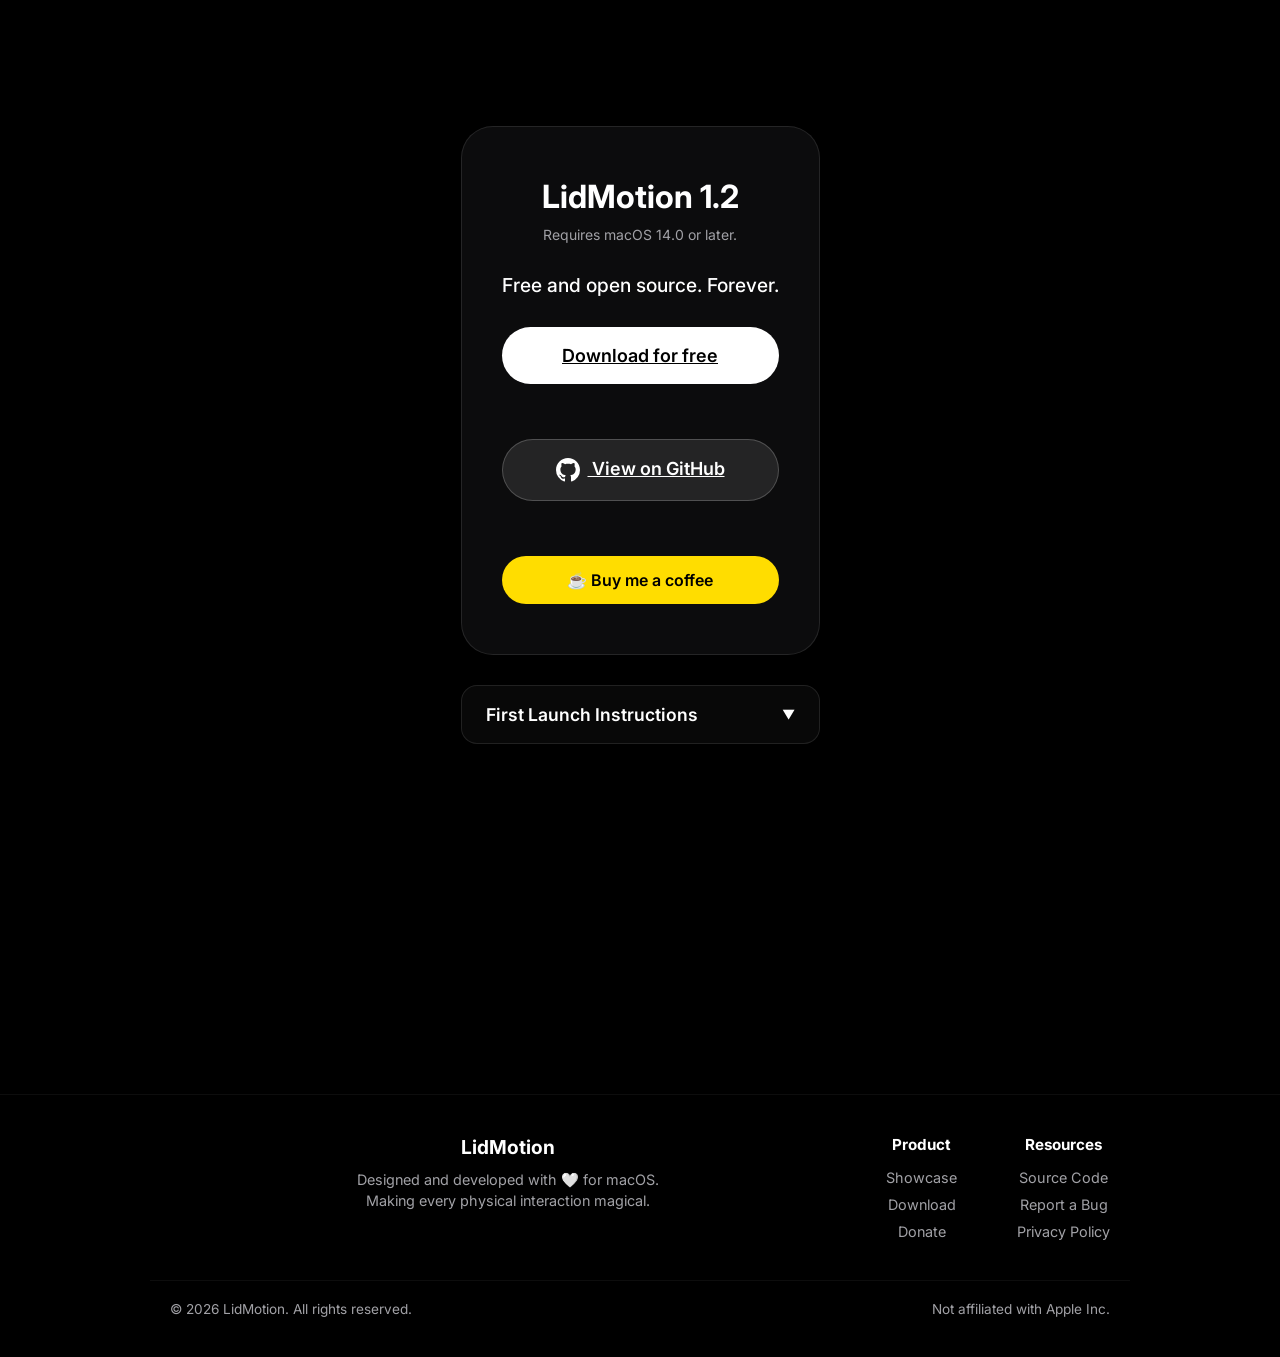
==== commit 0bccdfba: "Add GitHub buttons to website" ====
--- a/Website/index.html
+++ b/Website/index.html
@@ -74,8 +74,12 @@
         <img src="AppIcon.png" alt="LidMotion Icon" class="hero-icon">
         <h1 class="hero-title">LidMotion</h1>
         <p class="hero-subtitle">All the magical effects, perfected.</p>
-        <div style="margin-top: 30px; text-align: center;">
+        <div style="margin-top: 30px; display: flex; gap: 15px; justify-content: center; flex-wrap: wrap;">
             <a href="#pricing" class="btn-buy-large hero-cta">Download for free</a>
+            <a href="https://github.com/TommasoGodiDev/LidMotion" class="btn-buy-large hero-cta" target="_blank" rel="noopener" style="background: rgba(255, 255, 255, 0.1); color: var(--text-primary); border: 1px solid rgba(255,255,255,0.2);">
+                <svg height="24" width="24" viewBox="0 0 16 16" style="vertical-align: middle; margin-right: 8px; fill: currentColor;"><path d="M8 0c4.42 0 8 3.58 8 8a8.013 8.013 0 0 1-5.45 7.59c-.4.08-.55-.17-.55-.38 0-.27.01-1.13.01-2.2 0-.75-.25-1.23-.54-1.48 1.78-.2 3.65-.88 3.65-3.95 0-.88-.31-1.59-.82-2.15.08-.2.36-1.02-.08-2.12 0 0-.67-.22-2.2.82-.64-.18-1.32-.27-2-.27-.68 0-1.36.09-2 .27-1.53-1.03-2.2-.82-2.2-.82-.44 1.1-.16 1.92-.08 2.12-.51.56-.82 1.28-.82 2.15 0 3.06 1.86 3.75 3.64 3.95-.23.2-.44.55-.51 1.07-.46.21-1.61.55-2.33-.66-.15-.24-.6-.83-1.23-.82-.67.01-.27.38.01.53.34.19.73.9.82 1.13.16.45.68 1.31 2.69.94 0 .67.01 1.3.01 1.49 0 .21-.15.46-.55.38A7.995 7.995 0 0 1 0 8c0-4.42 3.58-8 8-8Z"></path></svg>
+                View on GitHub
+            </a>
         </div>
 
         
@@ -318,6 +322,11 @@
                     <div style="display: flex; flex-direction: column; gap: 15px; align-items: center;">
                         <a href="https://github.com/TommasoGodiDev/LidMotion/raw/main/LidMotion_v1.2.dmg" class="btn-buy-large" target="_blank" rel="noopener" style="width: 100%; text-align: center; box-sizing: border-box;">Download for free</a>
                         
+                        <a href="https://github.com/TommasoGodiDev/LidMotion" class="btn-buy-large" target="_blank" rel="noopener" style="width: 100%; text-align: center; box-sizing: border-box; background: rgba(255, 255, 255, 0.1); color: var(--text-primary); border: 1px solid rgba(255,255,255,0.2);">
+                            <svg height="24" width="24" viewBox="0 0 16 16" style="vertical-align: middle; margin-right: 8px; fill: currentColor;"><path d="M8 0c4.42 0 8 3.58 8 8a8.013 8.013 0 0 1-5.45 7.59c-.4.08-.55-.17-.55-.38 0-.27.01-1.13.01-2.2 0-.75-.25-1.23-.54-1.48 1.78-.2 3.65-.88 3.65-3.95 0-.88-.31-1.59-.82-2.15.08-.2.36-1.02-.08-2.12 0 0-.67-.22-2.2.82-.64-.18-1.32-.27-2-.27-.68 0-1.36.09-2 .27-1.53-1.03-2.2-.82-2.2-.82-.44 1.1-.16 1.92-.08 2.12-.51.56-.82 1.28-.82 2.15 0 3.06 1.86 3.75 3.64 3.95-.23.2-.44.55-.51 1.07-.46.21-1.61.55-2.33-.66-.15-.24-.6-.83-1.23-.82-.67.01-.27.38.01.53.34.19.73.9.82 1.13.16.45.68 1.31 2.69.94 0 .67.01 1.3.01 1.49 0 .21-.15.46-.55.38A7.995 7.995 0 0 1 0 8c0-4.42 3.58-8 8-8Z"></path></svg>
+                            View on GitHub
+                        </a>
+
                         <a href="https://buymeacoffee.com/lidmotion" target="_blank" rel="noopener" style="display: inline-block; background-color: #FFDD00; color: #000000; padding: 14px 20px; border-radius: 980px; font-weight: 600; text-decoration: none; font-size: 1rem; transition: transform 0.2s; width: 100%; box-sizing: border-box; text-align: center;">☕ Buy me a coffee</a>
                     </div>
                 </div>
